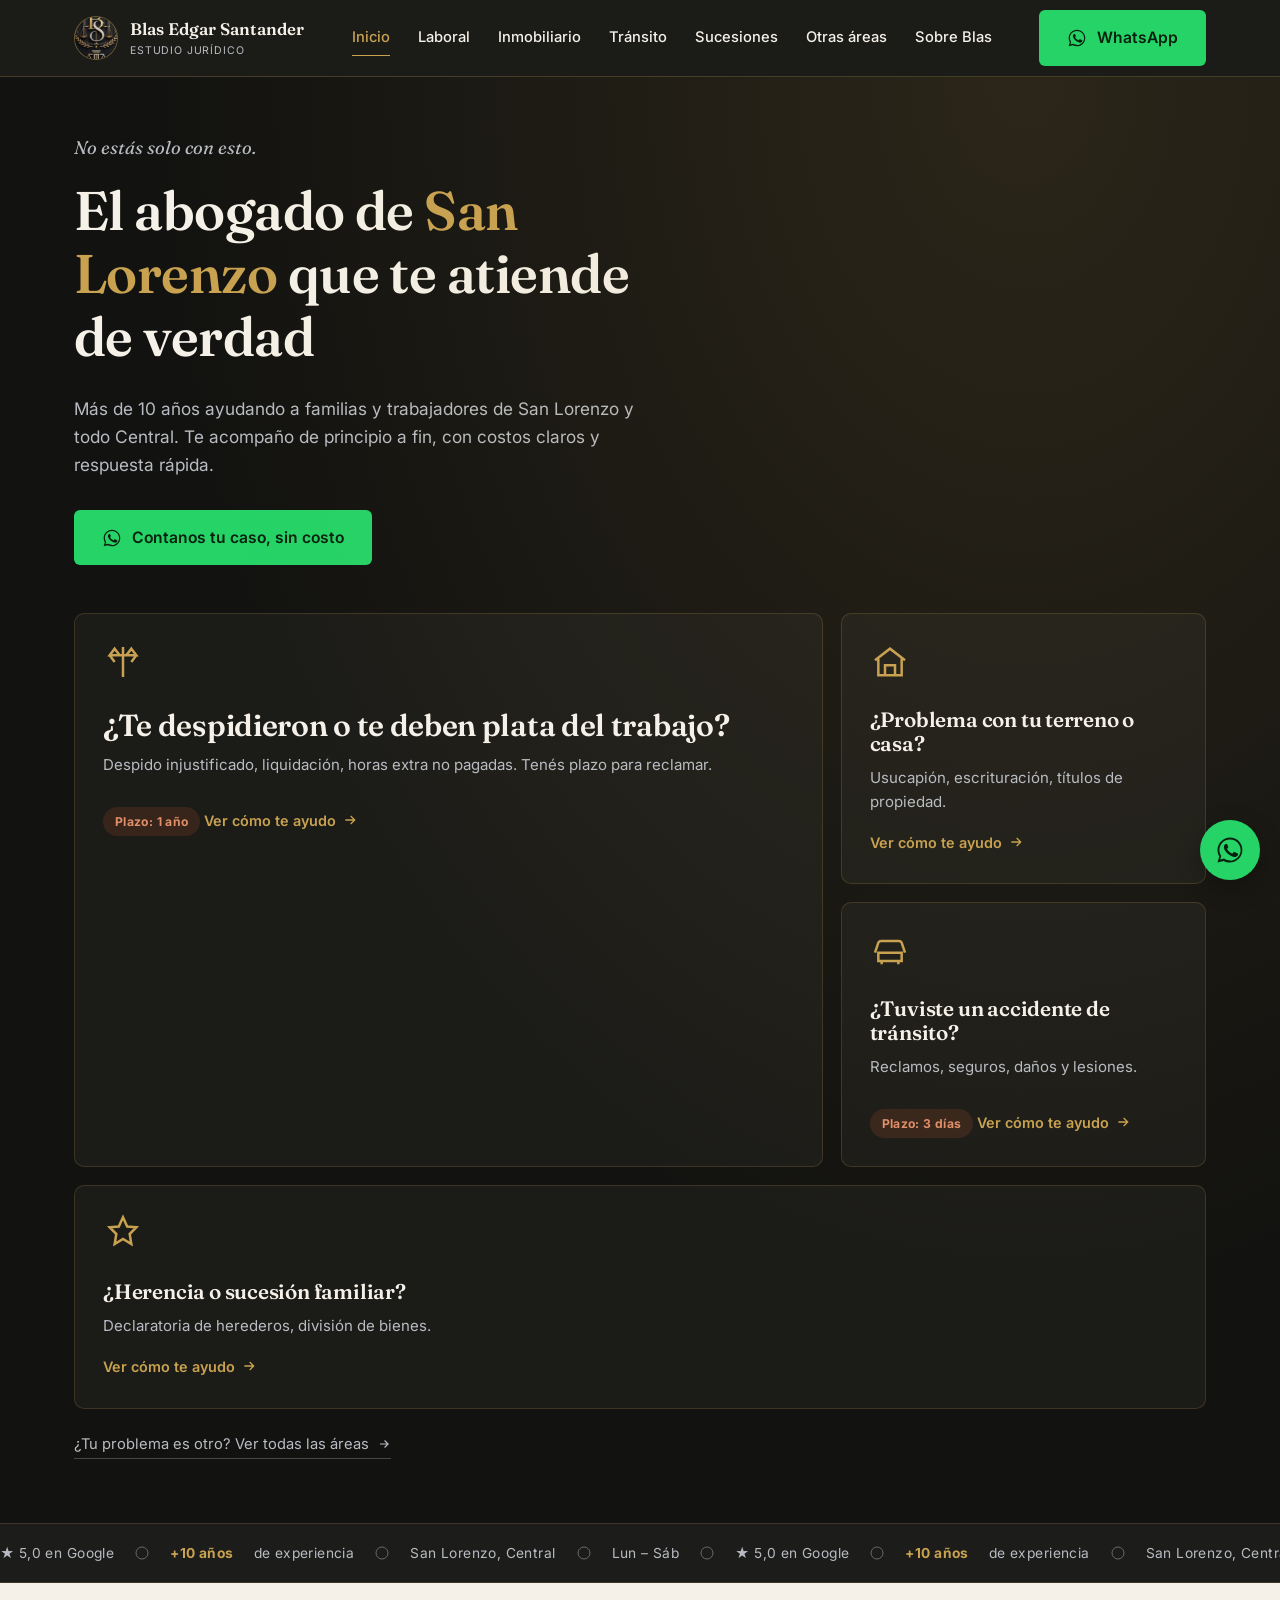
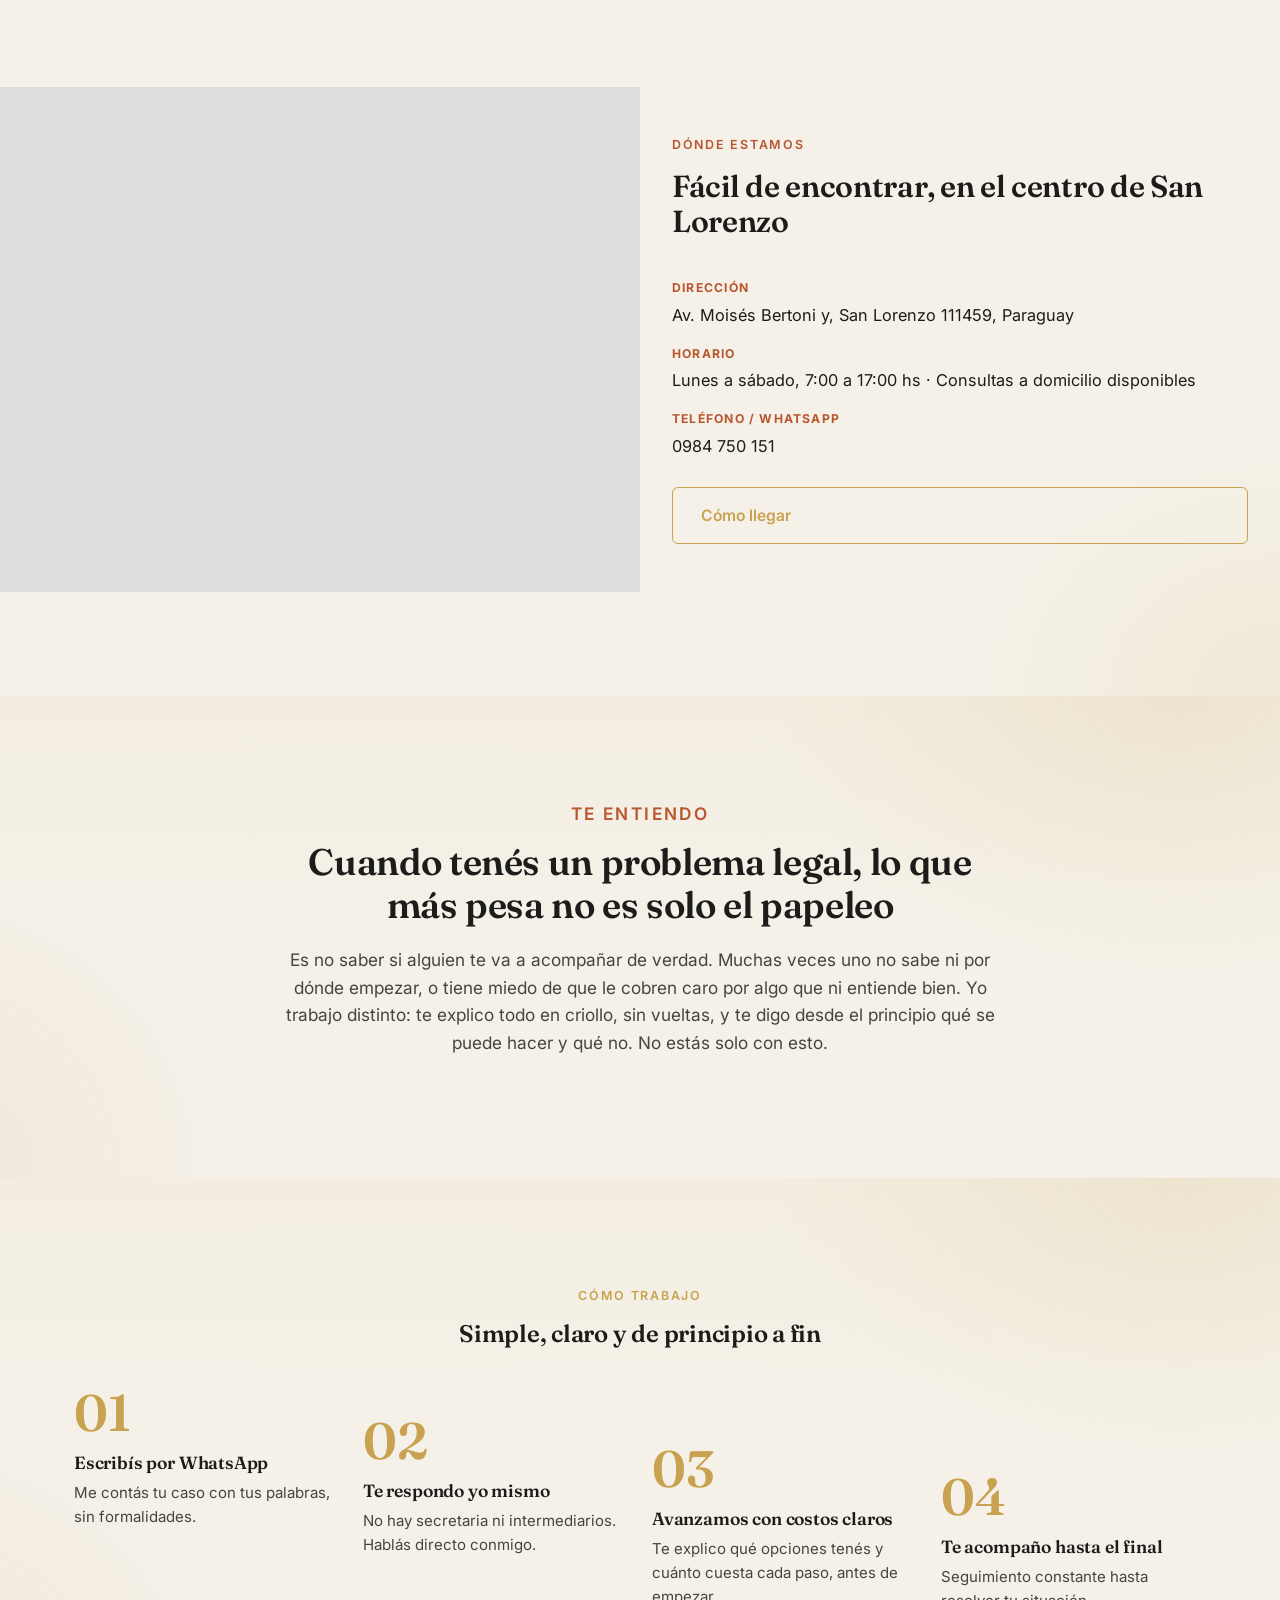
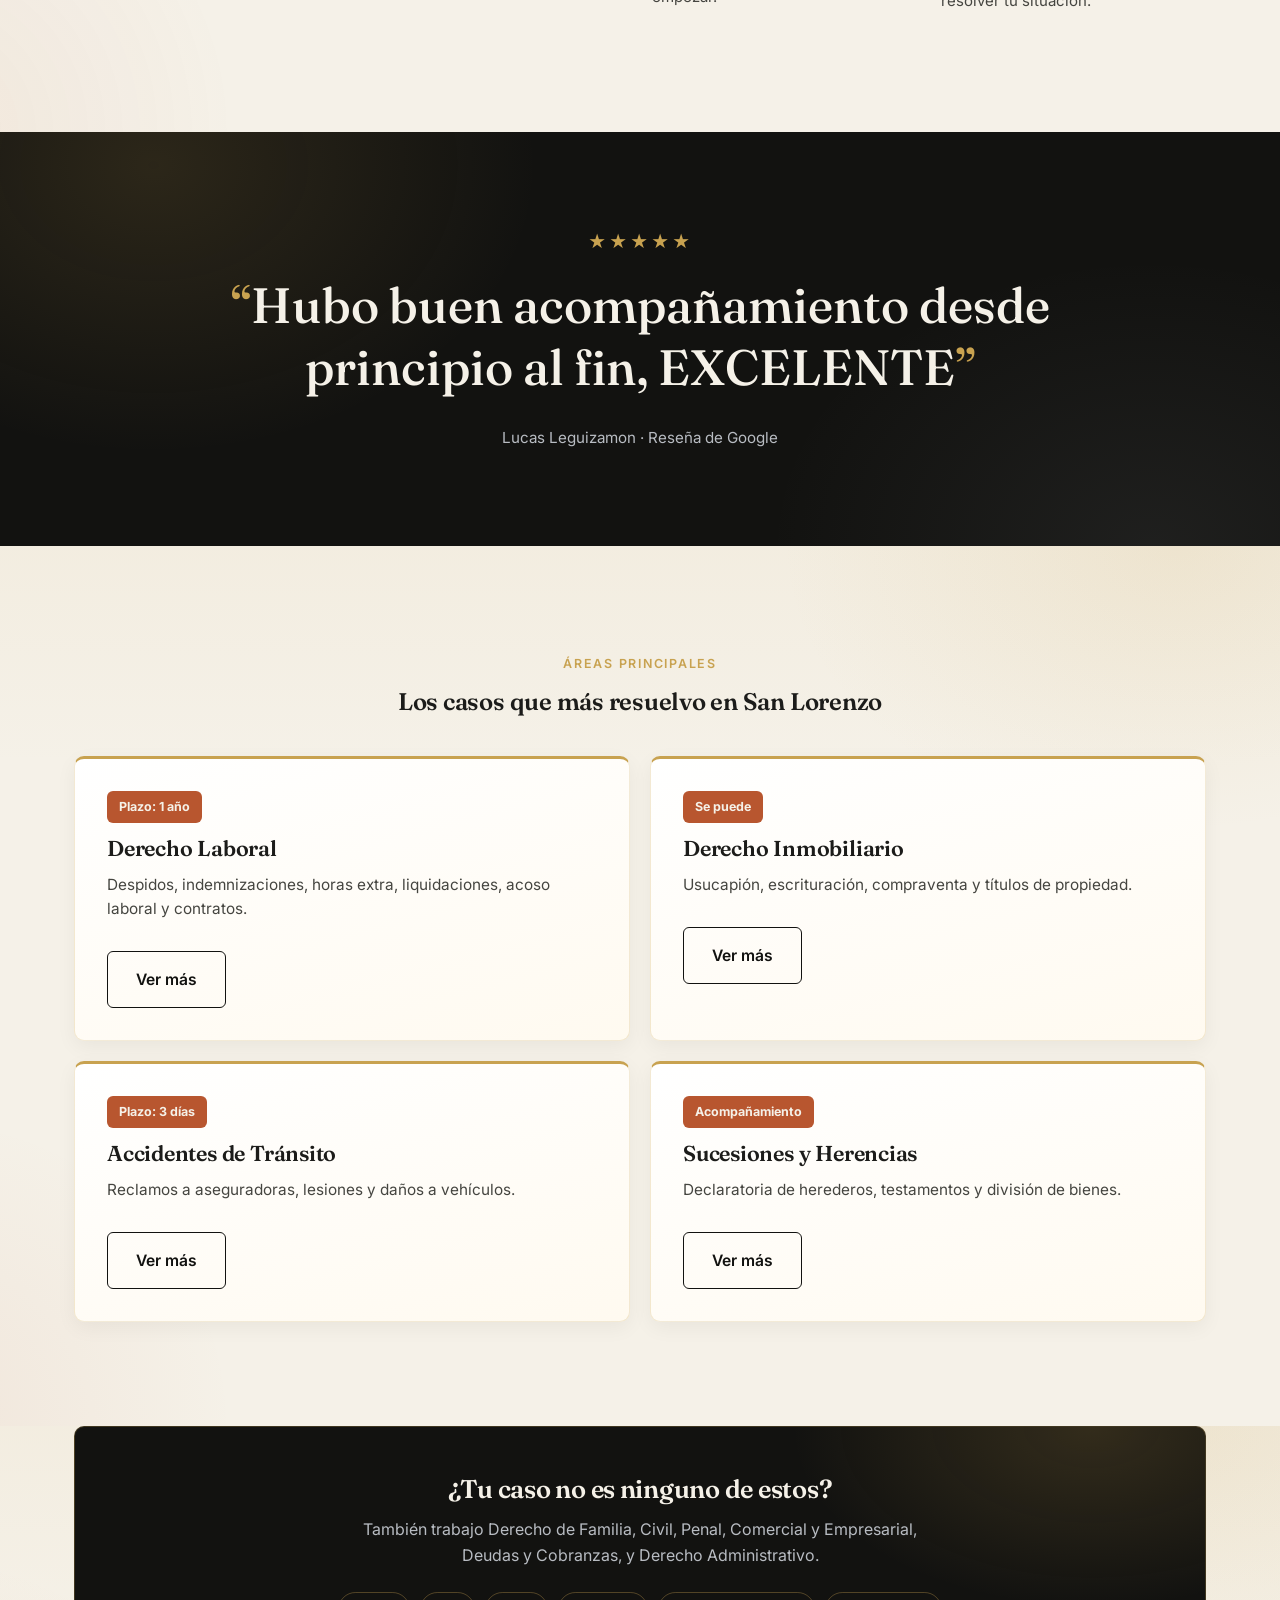
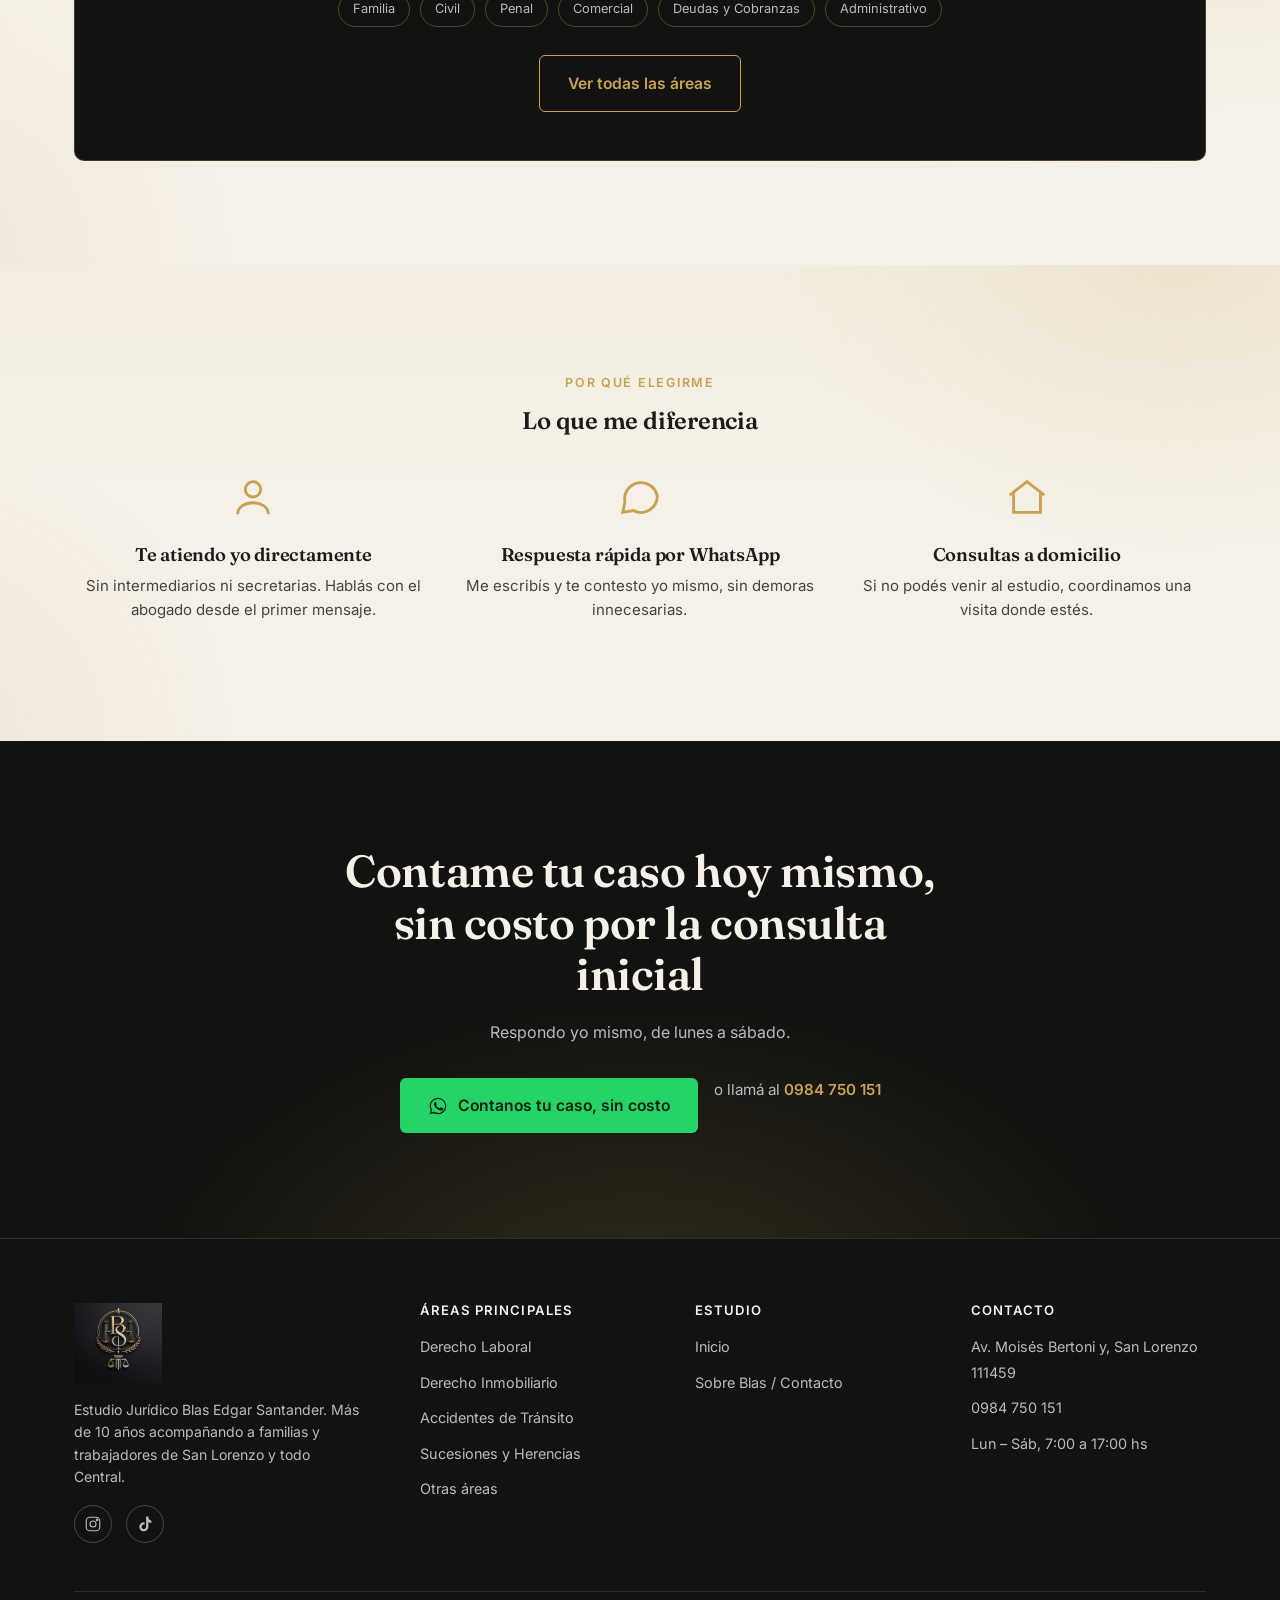
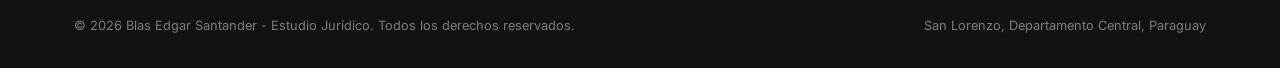
==== index.html @ b16132f5 "Sitio web del Estudio Jurídico Blas Edgar Santander Sitio estático de 7 páginas (home, 4 landings de" ====
<!DOCTYPE html>
<html lang="es-PY">
<head>
<meta charset="UTF-8">
<meta name="viewport" content="width=device-width, initial-scale=1.0">
<title>Abogado en San Lorenzo | Blas Edgar Santander - Estudio Jurídico</title>
<meta name="description" content="Abogado en San Lorenzo, Departamento Central. Más de 10 años de experiencia en derecho laboral, inmobiliario, tránsito y sucesiones. Consultá tu caso por WhatsApp, sin costo.">
<link rel="canonical" href="https://gomezarturosantander-cloud.github.io/">
<meta property="og:type" content="website">
<meta property="og:title" content="Abogado en San Lorenzo | Blas Edgar Santander">
<meta property="og:description" content="Más de 10 años acompañando a familias y trabajadores de San Lorenzo y Central en sus problemas legales. Te atiendo yo directamente.">
<meta property="og:image" content="https://gomezarturosantander-cloud.github.io/assets/img/logo.png">
<meta property="og:locale" content="es_PY">
<link rel="icon" type="image/png" href="assets/img/logo.png">
<link rel="preconnect" href="https://fonts.googleapis.com">
<link rel="preconnect" href="https://fonts.gstatic.com" crossorigin>
<link href="https://fonts.googleapis.com/css2?family=Fraunces:opsz,wght@9..144,500;9..144,600;9..144,700&family=Inter:wght@400;500;600;700&display=swap" rel="stylesheet">
<link rel="stylesheet" href="assets/css/style.css">
<script type="application/ld+json">
{
  "@context": "https://schema.org",
  "@type": "Attorney",
  "name": "Blas Edgar Santander - Estudio Jurídico",
  "image": "https://gomezarturosantander-cloud.github.io/assets/img/blas-santander.png",
  "logo": "https://gomezarturosantander-cloud.github.io/assets/img/logo.png",
  "url": "https://gomezarturosantander-cloud.github.io/",
  "telephone": "+595984750151",
  "priceRange": "Consultar",
  "address": {
    "@type": "PostalAddress",
    "streetAddress": "Av. Moisés Bertoni y",
    "addressLocality": "San Lorenzo",
    "postalCode": "111459",
    "addressRegion": "Central",
    "addressCountry": "PY"
  },
  "openingHoursSpecification": [{
    "@type": "OpeningHoursSpecification",
    "dayOfWeek": ["Monday","Tuesday","Wednesday","Thursday","Friday","Saturday"],
    "opens": "07:00",
    "closes": "17:00"
  }],
  "areaServed": "Departamento Central, Paraguay",
  "aggregateRating": {
    "@type": "AggregateRating",
    "ratingValue": "5.0",
    "reviewCount": "2"
  },
  "sameAs": [
    "https://www.instagram.com/blassantander9/",
    "https://www.tiktok.com/@blas.santander7"
  ]
}
</script>
</head>
<body>
<a href="#main" class="skip-link">Saltar al contenido</a>

<!-- ============ HEADER ============ -->
<header class="site-header">
  <div class="container">
    <a href="index.html" class="brand">
      <span class="brand-mark"><img src="assets/img/logo.png" alt="Escudo Estudio Jurídico Blas Edgar Santander"></span>
      <span class="brand-text">Blas Edgar Santander<small>Estudio Jurídico</small></span>
    </a>
    <nav class="main-nav" aria-label="Navegación principal">
      <a href="index.html" class="active">Inicio</a>
      <a href="derecho-laboral.html">Laboral</a>
      <a href="derecho-inmobiliario.html">Inmobiliario</a>
      <a href="accidentes-transito.html">Tránsito</a>
      <a href="sucesiones-herencias.html">Sucesiones</a>
      <a href="otras-areas.html">Otras áreas</a>
      <a href="contacto.html">Sobre Blas</a>
    </nav>
    <div class="header-actions">
      <a class="btn btn-whatsapp" href="https://wa.me/595984750151?text=Hola%2C%20tengo%20una%20consulta%20legal%20y%20quisiera%20contarte%20mi%20caso." target="_blank" rel="noopener">
        <svg viewBox="0 0 24 24" fill="currentColor" aria-hidden="true"><path d="M17.5 14.4c-.3-.1-1.6-.8-1.9-.9-.2-.1-.4-.1-.6.1-.2.3-.7.9-.8 1-.2.2-.3.2-.5.1-.3-.1-1.2-.4-2.3-1.4-.8-.7-1.4-1.6-1.6-1.9-.2-.3 0-.5.1-.6.1-.1.3-.3.4-.5.1-.1.2-.3.3-.4.1-.2 0-.4 0-.5C10.5 9.2 10 8 9.8 7.5c-.2-.4-.4-.4-.6-.4h-.5c-.2 0-.5.1-.7.3-.2.3-.9 1-.9 2.3 0 1.4 1 2.7 1.1 2.9.1.2 2 3 4.8 4.2.7.3 1.2.5 1.6.6.7.2 1.3.2 1.8.1.5-.1 1.6-.7 1.9-1.3.2-.6.2-1.1.2-1.2-.1-.1-.3-.2-.5-.3z"/><path d="M12 2C6.5 2 2 6.5 2 12c0 1.8.5 3.6 1.4 5.1L2 22l5-1.3c1.4.8 3.1 1.2 4.9 1.2 5.5 0 10-4.5 10-10S17.5 2 12 2zm0 18.2c-1.6 0-3.1-.4-4.5-1.2l-.3-.2-3 .8.8-2.9-.2-.3C4 15 3.5 13.5 3.5 12c0-4.7 3.8-8.5 8.5-8.5s8.5 3.8 8.5 8.5-3.8 8.5-8.5 8.5z"/></svg>
        <span>WhatsApp</span>
      </a>
      <button class="nav-toggle" aria-label="Abrir menú" aria-expanded="false">
        <span></span>
      </button>
    </div>
  </div>
  <div class="mobile-nav">
    <ul>
      <li><a href="index.html" class="active">Inicio</a></li>
      <li><a href="derecho-laboral.html">Derecho Laboral</a></li>
      <li><a href="derecho-inmobiliario.html">Derecho Inmobiliario</a></li>
      <li><a href="accidentes-transito.html">Accidentes de Tránsito</a></li>
      <li><a href="sucesiones-herencias.html">Sucesiones y Herencias</a></li>
      <li><a href="otras-areas.html">Otras Áreas</a></li>
      <li><a href="contacto.html">Sobre Blas / Contacto</a></li>
    </ul>
    <a class="btn btn-whatsapp" href="https://wa.me/595984750151?text=Hola%2C%20tengo%20una%20consulta%20legal%20y%20quisiera%20contarte%20mi%20caso." target="_blank" rel="noopener">
      <svg viewBox="0 0 24 24" fill="currentColor" aria-hidden="true"><path d="M17.5 14.4c-.3-.1-1.6-.8-1.9-.9-.2-.1-.4-.1-.6.1-.2.3-.7.9-.8 1-.2.2-.3.2-.5.1-.3-.1-1.2-.4-2.3-1.4-.8-.7-1.4-1.6-1.6-1.9-.2-.3 0-.5.1-.6.1-.1.3-.3.4-.5.1-.1.2-.3.3-.4.1-.2 0-.4 0-.5C10.5 9.2 10 8 9.8 7.5c-.2-.4-.4-.4-.6-.4h-.5c-.2 0-.5.1-.7.3-.2.3-.9 1-.9 2.3 0 1.4 1 2.7 1.1 2.9.1.2 2 3 4.8 4.2.7.3 1.2.5 1.6.6.7.2 1.3.2 1.8.1.5-.1 1.6-.7 1.9-1.3.2-.6.2-1.1.2-1.2-.1-.1-.3-.2-.5-.3z"/><path d="M12 2C6.5 2 2 6.5 2 12c0 1.8.5 3.6 1.4 5.1L2 22l5-1.3c1.4.8 3.1 1.2 4.9 1.2 5.5 0 10-4.5 10-10S17.5 2 12 2zm0 18.2c-1.6 0-3.1-.4-4.5-1.2l-.3-.2-3 .8.8-2.9-.2-.3C4 15 3.5 13.5 3.5 12c0-4.7 3.8-8.5 8.5-8.5s8.5 3.8 8.5 8.5-3.8 8.5-8.5 8.5z"/></svg>
      <span>Escribir por WhatsApp</span>
    </a>
  </div>
</header>

<main id="main">

  <!-- ============ HERO ============ -->
  <section class="hero">
    <div class="container">
      <p class="hero-kicker">No estás solo con esto.</p>
      <h1>El abogado de <em>San Lorenzo</em> que te atiende de verdad</h1>
      <p class="hero-sub">Más de 10 años ayudando a familias y trabajadores de San Lorenzo y todo Central. Te acompaño de principio a fin, con costos claros y respuesta rápida.</p>
      <div class="hero-cta-row">
        <a class="btn btn-whatsapp" href="https://wa.me/595984750151?text=Hola%2C%20tengo%20una%20consulta%20legal%20y%20quisiera%20contarte%20mi%20caso." target="_blank" rel="noopener">
          <svg viewBox="0 0 24 24" fill="currentColor" aria-hidden="true"><path d="M17.5 14.4c-.3-.1-1.6-.8-1.9-.9-.2-.1-.4-.1-.6.1-.2.3-.7.9-.8 1-.2.2-.3.2-.5.1-.3-.1-1.2-.4-2.3-1.4-.8-.7-1.4-1.6-1.6-1.9-.2-.3 0-.5.1-.6.1-.1.3-.3.4-.5.1-.1.2-.3.3-.4.1-.2 0-.4 0-.5C10.5 9.2 10 8 9.8 7.5c-.2-.4-.4-.4-.6-.4h-.5c-.2 0-.5.1-.7.3-.2.3-.9 1-.9 2.3 0 1.4 1 2.7 1.1 2.9.1.2 2 3 4.8 4.2.7.3 1.2.5 1.6.6.7.2 1.3.2 1.8.1.5-.1 1.6-.7 1.9-1.3.2-.6.2-1.1.2-1.2-.1-.1-.3-.2-.5-.3z"/><path d="M12 2C6.5 2 2 6.5 2 12c0 1.8.5 3.6 1.4 5.1L2 22l5-1.3c1.4.8 3.1 1.2 4.9 1.2 5.5 0 10-4.5 10-10S17.5 2 12 2zm0 18.2c-1.6 0-3.1-.4-4.5-1.2l-.3-.2-3 .8.8-2.9-.2-.3C4 15 3.5 13.5 3.5 12c0-4.7 3.8-8.5 8.5-8.5s8.5 3.8 8.5 8.5-3.8 8.5-8.5 8.5z"/></svg>
          <span>Contanos tu caso, sin costo</span>
        </a>
      </div>

      <div class="bento">
        <a href="derecho-laboral.html" class="diag-card card-laboral reveal">
          <svg class="diag-icon" viewBox="0 0 24 24" fill="none" stroke="currentColor" stroke-width="1.5" aria-hidden="true"><path d="M12 3v18M4 8h16M4 8L7 4M4 8l3 4M20 8l-3-4M20 8l-3 4M7 4l3 4H4l3-4zM17 4l3 4h-6l3-4z"/></svg>
          <h3>¿Te despidieron o te deben plata del trabajo?</h3>
          <p>Despido injustificado, liquidación, horas extra no pagadas. Tenés plazo para reclamar.</p>
          <span class="diag-badge">Plazo: 1 año</span>
          <span class="diag-link">Ver cómo te ayudo <svg viewBox="0 0 24 24" fill="none" stroke="currentColor" stroke-width="2"><path d="M5 12h14M13 6l6 6-6 6"/></svg></span>
        </a>
        <a href="derecho-inmobiliario.html" class="diag-card card-inmobiliario reveal" data-delay="80">
          <svg class="diag-icon" viewBox="0 0 24 24" fill="none" stroke="currentColor" stroke-width="1.5" aria-hidden="true"><path d="M3 11l9-7 9 7M5 10v10h14V10M9 20v-6h6v6"/></svg>
          <h3>¿Problema con tu terreno o casa?</h3>
          <p>Usucapión, escrituración, títulos de propiedad.</p>
          <span class="diag-link">Ver cómo te ayudo <svg viewBox="0 0 24 24" fill="none" stroke="currentColor" stroke-width="2"><path d="M5 12h14M13 6l6 6-6 6"/></svg></span>
        </a>
        <a href="accidentes-transito.html" class="diag-card card-transito reveal" data-delay="160">
          <svg class="diag-icon" viewBox="0 0 24 24" fill="none" stroke="currentColor" stroke-width="1.5" aria-hidden="true"><path d="M3 13l2-6a2 2 0 012-1h10a2 2 0 012 1l2 6M5 13h14v5H5zM7 18v2M17 18v2"/></svg>
          <h3>¿Tuviste un accidente de tránsito?</h3>
          <p>Reclamos, seguros, daños y lesiones.</p>
          <span class="diag-badge">Plazo: 3 días</span>
          <span class="diag-link">Ver cómo te ayudo <svg viewBox="0 0 24 24" fill="none" stroke="currentColor" stroke-width="2"><path d="M5 12h14M13 6l6 6-6 6"/></svg></span>
        </a>
        <a href="sucesiones-herencias.html" class="diag-card card-sucesiones reveal" data-delay="240">
          <svg class="diag-icon" viewBox="0 0 24 24" fill="none" stroke="currentColor" stroke-width="1.5" aria-hidden="true"><path d="M12 2l2.5 5.5L20 8l-4 4 1 6-5-3-5 3 1-6-4-4 5.5-.5z"/></svg>
          <h3>¿Herencia o sucesión familiar?</h3>
          <p>Declaratoria de herederos, división de bienes.</p>
          <span class="diag-link">Ver cómo te ayudo <svg viewBox="0 0 24 24" fill="none" stroke="currentColor" stroke-width="2"><path d="M5 12h14M13 6l6 6-6 6"/></svg></span>
        </a>
      </div>
      <a href="otras-areas.html" class="other-areas-link">¿Tu problema es otro? Ver todas las áreas
        <svg viewBox="0 0 24 24" fill="none" stroke="currentColor" stroke-width="2" width="14" height="14"><path d="M5 12h14M13 6l6 6-6 6"/></svg>
      </a>
    </div>
  </section>

  <!-- ============ TICKER DE CONFIANZA ============ -->
  <div class="trust-ticker" aria-label="Datos de confianza del estudio">
    <div class="track">
      <span class="item">★ 5,0 en Google
        <svg class="sep" viewBox="0 0 24 24" fill="none" stroke="currentColor" stroke-width="1.2"><circle cx="12" cy="12" r="9"/></svg>
        <strong>+10 años</strong> de experiencia
        <svg class="sep" viewBox="0 0 24 24" fill="none" stroke="currentColor" stroke-width="1.2"><circle cx="12" cy="12" r="9"/></svg>
        San Lorenzo, Central
        <svg class="sep" viewBox="0 0 24 24" fill="none" stroke="currentColor" stroke-width="1.2"><circle cx="12" cy="12" r="9"/></svg>
        Lun – Sáb
        <svg class="sep" viewBox="0 0 24 24" fill="none" stroke="currentColor" stroke-width="1.2"><circle cx="12" cy="12" r="9"/></svg>
      </span>
      <span class="item">★ 5,0 en Google
        <svg class="sep" viewBox="0 0 24 24" fill="none" stroke="currentColor" stroke-width="1.2"><circle cx="12" cy="12" r="9"/></svg>
        <strong>+10 años</strong> de experiencia
        <svg class="sep" viewBox="0 0 24 24" fill="none" stroke="currentColor" stroke-width="1.2"><circle cx="12" cy="12" r="9"/></svg>
        San Lorenzo, Central
        <svg class="sep" viewBox="0 0 24 24" fill="none" stroke="currentColor" stroke-width="1.2"><circle cx="12" cy="12" r="9"/></svg>
        Lun – Sáb
        <svg class="sep" viewBox="0 0 24 24" fill="none" stroke="currentColor" stroke-width="1.2"><circle cx="12" cy="12" r="9"/></svg>
      </span>
    </div>
  </div>

  <!-- ============ MAPA SPLIT ============ -->
  <section class="map-split">
    <div class="map-frame">
      <iframe src="https://www.google.com/maps?q=Av.+Mois%C3%A9s+Bertoni,+San+Lorenzo,+Paraguay&output=embed" loading="lazy" referrerpolicy="no-referrer-when-downgrade" title="Ubicación del estudio jurídico en San Lorenzo"></iframe>
    </div>
    <div class="map-info reveal">
      <p class="section-eyebrow" style="color:var(--terracota)">Dónde estamos</p>
      <h2>Fácil de encontrar, en el centro de San Lorenzo</h2>
      <dl>
        <div>
          <dt>Dirección</dt>
          <dd>Av. Moisés Bertoni y, San Lorenzo 111459, Paraguay</dd>
        </div>
        <div>
          <dt>Horario</dt>
          <dd>Lunes a sábado, 7:00 a 17:00 hs · Consultas a domicilio disponibles</dd>
        </div>
        <div>
          <dt>Teléfono / WhatsApp</dt>
          <dd>0984 750 151</dd>
        </div>
      </dl>
      <a class="btn btn-outline-gold" href="https://www.google.com/maps/dir/?api=1&destination=Av.+Mois%C3%A9s+Bertoni,+San+Lorenzo,+Paraguay" target="_blank" rel="noopener">Cómo llegar</a>
    </div>
  </section>

  <!-- ============ EMPATÍA ============ -->
  <section class="bg-hueso">
    <div class="container empathy reveal">
      <p class="section-eyebrow" style="color:var(--terracota)">Te entiendo</p>
      <h2>Cuando tenés un problema legal, lo que más pesa no es solo el papeleo</h2>
      <p>Es no saber si alguien te va a acompañar de verdad. Muchas veces uno no sabe ni por dónde empezar, o tiene miedo de que le cobren caro por algo que ni entiende bien. Yo trabajo distinto: te explico todo en criollo, sin vueltas, y te digo desde el principio qué se puede hacer y qué no. No estás solo con esto.</p>
    </div>
  </section>

  <!-- ============ CÓMO TRABAJO ============ -->
  <section class="bg-hueso">
    <div class="container">
      <div class="section-head center reveal">
        <p class="section-eyebrow">Cómo trabajo</p>
        <h2>Simple, claro y de principio a fin</h2>
      </div>
      <ul class="steps">
        <li class="reveal">
          <div class="step-num">01</div>
          <h3>Escribís por WhatsApp</h3>
          <p>Me contás tu caso con tus palabras, sin formalidades.</p>
        </li>
        <li class="reveal" data-delay="80">
          <div class="step-num">02</div>
          <h3>Te respondo yo mismo</h3>
          <p>No hay secretaria ni intermediarios. Hablás directo conmigo.</p>
        </li>
        <li class="reveal" data-delay="160">
          <div class="step-num">03</div>
          <h3>Avanzamos con costos claros</h3>
          <p>Te explico qué opciones tenés y cuánto cuesta cada paso, antes de empezar.</p>
        </li>
        <li class="reveal" data-delay="240">
          <div class="step-num">04</div>
          <h3>Te acompaño hasta el final</h3>
          <p>Seguimiento constante hasta resolver tu situación.</p>
        </li>
      </ul>
    </div>
  </section>

  <!-- ============ PULL QUOTE ============ -->
  <section class="pull-quote">
    <div class="container reveal">
      <p class="stars">★★★★★</p>
      <blockquote>Hubo buen acompañamiento desde principio al fin, EXCELENTE</blockquote>
      <cite>Lucas Leguizamon · Reseña de Google</cite>
    </div>
  </section>

  <!-- ============ ÁREAS ANCLA ============ -->
  <section class="bg-hueso">
    <div class="container">
      <div class="section-head center reveal">
        <p class="section-eyebrow">Áreas principales</p>
        <h2>Los casos que más resuelvo en San Lorenzo</h2>
      </div>
      <div class="areas-grid">
        <div class="area-card reveal">
          <span class="deadline-chip">Plazo: 1 año</span>
          <h3>Derecho Laboral</h3>
          <p>Despidos, indemnizaciones, horas extra, liquidaciones, acoso laboral y contratos.</p>
          <a class="btn btn-outline-gold" style="color:var(--negro);border-color:var(--negro)" href="derecho-laboral.html">Ver más</a>
        </div>
        <div class="area-card reveal" data-delay="80">
          <span class="deadline-chip">Se puede</span>
          <h3>Derecho Inmobiliario</h3>
          <p>Usucapión, escrituración, compraventa y títulos de propiedad.</p>
          <a class="btn btn-outline-gold" style="color:var(--negro);border-color:var(--negro)" href="derecho-inmobiliario.html">Ver más</a>
        </div>
        <div class="area-card reveal" data-delay="160">
          <span class="deadline-chip">Plazo: 3 días</span>
          <h3>Accidentes de Tránsito</h3>
          <p>Reclamos a aseguradoras, lesiones y daños a vehículos.</p>
          <a class="btn btn-outline-gold" style="color:var(--negro);border-color:var(--negro)" href="accidentes-transito.html">Ver más</a>
        </div>
        <div class="area-card reveal" data-delay="240">
          <span class="deadline-chip">Acompañamiento</span>
          <h3>Sucesiones y Herencias</h3>
          <p>Declaratoria de herederos, testamentos y división de bienes.</p>
          <a class="btn btn-outline-gold" style="color:var(--negro);border-color:var(--negro)" href="sucesiones-herencias.html">Ver más</a>
        </div>
      </div>
    </div>
  </section>

  <!-- ============ OTRAS ÁREAS COMPACTO ============ -->
  <section class="bg-hueso" style="padding-top:0">
    <div class="container">
      <div class="other-areas-compact reveal">
        <h2>¿Tu caso no es ninguno de estos?</h2>
        <p>También trabajo Derecho de Familia, Civil, Penal, Comercial y Empresarial, Deudas y Cobranzas, y Derecho Administrativo.</p>
        <div class="tag-row">
          <span>Familia</span><span>Civil</span><span>Penal</span><span>Comercial</span><span>Deudas y Cobranzas</span><span>Administrativo</span>
        </div>
        <a class="btn btn-outline-gold" href="otras-areas.html">Ver todas las áreas</a>
      </div>
    </div>
  </section>

  <!-- ============ DIFERENCIACIÓN ============ -->
  <section class="bg-hueso">
    <div class="container">
      <div class="section-head center reveal">
        <p class="section-eyebrow">Por qué elegirme</p>
        <h2>Lo que me diferencia</h2>
      </div>
      <div class="diff-grid">
        <div class="reveal">
          <svg class="diff-icon" viewBox="0 0 24 24" fill="none" stroke="currentColor" stroke-width="1.5"><circle cx="12" cy="8" r="4"/><path d="M4 21c0-4 4-6 8-6s8 2 8 6"/></svg>
          <h3>Te atiendo yo directamente</h3>
          <p>Sin intermediarios ni secretarias. Hablás con el abogado desde el primer mensaje.</p>
        </div>
        <div class="reveal" data-delay="80">
          <svg class="diff-icon" viewBox="0 0 24 24" fill="none" stroke="currentColor" stroke-width="1.5"><path d="M21 11.5a8.5 8.5 0 01-12.4 7.6L3 20l1.1-5.3A8.5 8.5 0 1121 11.5z"/></svg>
          <h3>Respuesta rápida por WhatsApp</h3>
          <p>Me escribís y te contesto yo mismo, sin demoras innecesarias.</p>
        </div>
        <div class="reveal" data-delay="160">
          <svg class="diff-icon" viewBox="0 0 24 24" fill="none" stroke="currentColor" stroke-width="1.5"><path d="M3 11l9-7 9 7M5 10v10h14V10"/></svg>
          <h3>Consultas a domicilio</h3>
          <p>Si no podés venir al estudio, coordinamos una visita donde estés.</p>
        </div>
      </div>
    </div>
  </section>

  <!-- ============ CTA FINAL ============ -->
  <section class="cta-final">
    <div class="container reveal">
      <h2>Contame tu caso hoy mismo, sin costo por la consulta inicial</h2>
      <p>Respondo yo mismo, de lunes a sábado.</p>
      <div class="cta-row">
        <a class="btn btn-whatsapp" href="https://wa.me/595984750151?text=Hola%2C%20tengo%20una%20consulta%20legal%20y%20quisiera%20contarte%20mi%20caso." target="_blank" rel="noopener">
          <svg viewBox="0 0 24 24" fill="currentColor" aria-hidden="true"><path d="M17.5 14.4c-.3-.1-1.6-.8-1.9-.9-.2-.1-.4-.1-.6.1-.2.3-.7.9-.8 1-.2.2-.3.2-.5.1-.3-.1-1.2-.4-2.3-1.4-.8-.7-1.4-1.6-1.6-1.9-.2-.3 0-.5.1-.6.1-.1.3-.3.4-.5.1-.1.2-.3.3-.4.1-.2 0-.4 0-.5C10.5 9.2 10 8 9.8 7.5c-.2-.4-.4-.4-.6-.4h-.5c-.2 0-.5.1-.7.3-.2.3-.9 1-.9 2.3 0 1.4 1 2.7 1.1 2.9.1.2 2 3 4.8 4.2.7.3 1.2.5 1.6.6.7.2 1.3.2 1.8.1.5-.1 1.6-.7 1.9-1.3.2-.6.2-1.1.2-1.2-.1-.1-.3-.2-.5-.3z"/><path d="M12 2C6.5 2 2 6.5 2 12c0 1.8.5 3.6 1.4 5.1L2 22l5-1.3c1.4.8 3.1 1.2 4.9 1.2 5.5 0 10-4.5 10-10S17.5 2 12 2zm0 18.2c-1.6 0-3.1-.4-4.5-1.2l-.3-.2-3 .8.8-2.9-.2-.3C4 15 3.5 13.5 3.5 12c0-4.7 3.8-8.5 8.5-8.5s8.5 3.8 8.5 8.5-3.8 8.5-8.5 8.5z"/></svg>
          <span>Contanos tu caso, sin costo</span>
        </a>
        <p class="phone-alt">o llamá al <a href="tel:+595984750151">0984 750 151</a></p>
      </div>
    </div>
  </section>

</main>

<!-- ============ FOOTER ============ -->
<footer class="site-footer">
  <div class="container">
    <div class="footer-grid">
      <div class="footer-brand">
        <img src="assets/img/logo.png" alt="Logo Estudio Jurídico Blas Edgar Santander">
        <p>Estudio Jurídico Blas Edgar Santander. Más de 10 años acompañando a familias y trabajadores de San Lorenzo y todo Central.</p>
        <div class="footer-social">
          <a href="https://www.instagram.com/blassantander9/" target="_blank" rel="noopener" aria-label="Instagram">
            <svg viewBox="0 0 24 24" fill="none" stroke="currentColor" stroke-width="1.5"><rect x="3" y="3" width="18" height="18" rx="5"/><circle cx="12" cy="12" r="4"/><circle cx="17.5" cy="6.5" r="1"/></svg>
          </a>
          <a href="https://www.tiktok.com/@blas.santander7" target="_blank" rel="noopener" aria-label="TikTok">
            <svg viewBox="0 0 24 24" fill="currentColor"><path d="M16.5 2h-3v13.7a3 3 0 11-2.1-2.9v-3.1a6.1 6.1 0 105.1 6V9.3a7.6 7.6 0 004 1.2V7.4a4.6 4.6 0 01-4-5.4z"/></svg>
          </a>
        </div>
      </div>
      <nav class="footer-col">
        <h4>Áreas principales</h4>
        <ul>
          <li><a href="derecho-laboral.html">Derecho Laboral</a></li>
          <li><a href="derecho-inmobiliario.html">Derecho Inmobiliario</a></li>
          <li><a href="accidentes-transito.html">Accidentes de Tránsito</a></li>
          <li><a href="sucesiones-herencias.html">Sucesiones y Herencias</a></li>
          <li><a href="otras-areas.html">Otras áreas</a></li>
        </ul>
      </nav>
      <nav class="footer-col">
        <h4>Estudio</h4>
        <ul>
          <li><a href="index.html">Inicio</a></li>
          <li><a href="contacto.html">Sobre Blas / Contacto</a></li>
        </ul>
      </nav>
      <div class="footer-col">
        <h4>Contacto</h4>
        <ul>
          <li><span>Av. Moisés Bertoni y, San Lorenzo 111459</span></li>
          <li><a href="tel:+595984750151">0984 750 151</a></li>
          <li><span>Lun – Sáb, 7:00 a 17:00 hs</span></li>
        </ul>
      </div>
    </div>
    <div class="footer-bottom">
      <span>© <span class="current-year">2026</span> Blas Edgar Santander - Estudio Jurídico. Todos los derechos reservados.</span>
      <span>San Lorenzo, Departamento Central, Paraguay</span>
    </div>
  </div>
</footer>

<a class="wa-float" href="https://wa.me/595984750151?text=Hola%2C%20tengo%20una%20consulta%20legal%20y%20quisiera%20contarte%20mi%20caso." target="_blank" rel="noopener" aria-label="Escribir por WhatsApp">
  <svg viewBox="0 0 24 24" fill="currentColor" aria-hidden="true"><path d="M17.5 14.4c-.3-.1-1.6-.8-1.9-.9-.2-.1-.4-.1-.6.1-.2.3-.7.9-.8 1-.2.2-.3.2-.5.1-.3-.1-1.2-.4-2.3-1.4-.8-.7-1.4-1.6-1.6-1.9-.2-.3 0-.5.1-.6.1-.1.3-.3.4-.5.1-.1.2-.3.3-.4.1-.2 0-.4 0-.5C10.5 9.2 10 8 9.8 7.5c-.2-.4-.4-.4-.6-.4h-.5c-.2 0-.5.1-.7.3-.2.3-.9 1-.9 2.3 0 1.4 1 2.7 1.1 2.9.1.2 2 3 4.8 4.2.7.3 1.2.5 1.6.6.7.2 1.3.2 1.8.1.5-.1 1.6-.7 1.9-1.3.2-.6.2-1.1.2-1.2-.1-.1-.3-.2-.5-.3z"/><path d="M12 2C6.5 2 2 6.5 2 12c0 1.8.5 3.6 1.4 5.1L2 22l5-1.3c1.4.8 3.1 1.2 4.9 1.2 5.5 0 10-4.5 10-10S17.5 2 12 2zm0 18.2c-1.6 0-3.1-.4-4.5-1.2l-.3-.2-3 .8.8-2.9-.2-.3C4 15 3.5 13.5 3.5 12c0-4.7 3.8-8.5 8.5-8.5s8.5 3.8 8.5 8.5-3.8 8.5-8.5 8.5z"/></svg>
</a>

<script src="assets/js/main.js"></script>
</body>
</html>
---- assets/css/style.css ----
/* ==========================================================================
   Estudio Jurídico Blas Edgar Santander — Design System
   Paleta extraída del logo: negro, dorado, plateado, hueso, terracota, WA green
   ========================================================================== */

:root {
  --negro: #121210;
  --negro-suave: #1c1c1a;
  --dorado: #C8A250;
  --dorado-suave: rgba(200, 162, 80, 0.2);
  --plateado: #B8BCC2;
  --hueso: #F5F1E8;
  --texto-oscuro: #1C1C1A;
  --texto-claro: #F5F1E8;
  --terracota: #B8562F;
  --whatsapp: #25D366;
  --whatsapp-hover: #1ebe59;

  --font-display: 'Fraunces', serif;
  --font-body: 'Inter', sans-serif;

  --container-max: 1180px;
  --radius-sm: 6px;
  --radius-md: 10px;
  --transition-base: 250ms ease-in-out;
}

/* ---------- Reset básico ---------- */
*, *::before, *::after { box-sizing: border-box; }
html { scroll-behavior: smooth; }
body {
  margin: 0;
  font-family: var(--font-body);
  color: var(--texto-oscuro);
  background: var(--hueso);
  line-height: 1.6;
  -webkit-font-smoothing: antialiased;
}
img { max-width: 100%; display: block; }
a { color: inherit; text-decoration: none; }
ul { list-style: none; margin: 0; padding: 0; }
h1, h2, h3, h4 {
  font-family: var(--font-display);
  margin: 0 0 0.5em;
  line-height: 1.15;
  font-weight: 600;
  letter-spacing: -0.01em;
}
p { margin: 0 0 1em; }
button { font-family: inherit; cursor: pointer; }

.container {
  max-width: var(--container-max);
  margin: 0 auto;
  padding: 0 24px;
}

section { padding: 72px 0; }
@media (min-width: 768px) {
  section { padding: 104px 0; }
}

.section-eyebrow {
  display: inline-block;
  font-family: var(--font-body);
  font-size: 0.78rem;
  letter-spacing: 0.14em;
  text-transform: uppercase;
  color: var(--dorado);
  font-weight: 600;
  margin-bottom: 14px;
}

.bg-negro {
  background: var(--negro); color: var(--texto-claro);
  position: relative; overflow: hidden;
}
.bg-negro::before {
  content: '';
  position: absolute; inset: 0;
  background:
    radial-gradient(ellipse 700px 500px at 88% -10%, rgba(200,162,80,0.16), transparent 60%),
    radial-gradient(ellipse 600px 500px at 8% 110%, rgba(184,188,194,0.09), transparent 60%);
  pointer-events: none;
}
.bg-negro .container { position: relative; z-index: 1; }
.bg-negro .section-eyebrow { color: var(--dorado); }

.bg-hueso {
  background: var(--hueso); color: var(--texto-oscuro);
  position: relative; overflow: hidden;
}
.bg-hueso::before {
  content: '';
  position: absolute; inset: 0;
  background:
    radial-gradient(ellipse 640px 460px at 92% 0%, rgba(200,162,80,0.12), transparent 62%),
    radial-gradient(ellipse 520px 520px at -6% 100%, rgba(184,86,47,0.07), transparent 60%),
    linear-gradient(180deg, rgba(200,162,80,0.05), transparent 220px);
  pointer-events: none;
}
.bg-hueso .container { position: relative; z-index: 1; }

/* Separador decorativo entre secciones — rompe la monotonía de fondo plano */
.section-divider {
  height: 1px;
  background: linear-gradient(90deg, transparent, rgba(200,162,80,0.5), rgba(184,188,194,0.35), transparent);
}

/* ---------- Scroll reveal ---------- */
.reveal {
  opacity: 0;
  transform: translateY(16px);
  transition: opacity 400ms ease-out, transform 400ms ease-out;
}
.reveal.is-visible {
  opacity: 1;
  transform: translateY(0);
}

/* ==========================================================================
   Header
   ========================================================================== */
.site-header {
  position: sticky;
  top: 0;
  z-index: 100;
  background: rgba(18, 18, 16, 0.96);
  backdrop-filter: blur(6px);
  border-bottom: 1px solid rgba(200, 162, 80, 0.25);
}
.site-header .container {
  display: flex;
  align-items: center;
  justify-content: space-between;
  height: 76px;
}
.brand {
  display: flex;
  align-items: center;
  gap: 12px;
  font-family: var(--font-display);
  color: var(--texto-claro);
  font-weight: 600;
  font-size: 1.05rem;
}
.brand-mark {
  width: 44px;
  height: 44px;
  border-radius: 50%;
  overflow: hidden;
  flex-shrink: 0;
  border: 1px solid rgba(200, 162, 80, 0.5);
  background: var(--negro);
}
.brand-mark img {
  width: 100%;
  height: 100%;
  object-fit: cover;
  object-position: 50% 38%;
  transform: scale(1.9);
}
.brand-text small {
  display: block;
  font-family: var(--font-body);
  font-size: 0.66rem;
  letter-spacing: 0.08em;
  text-transform: uppercase;
  color: var(--plateado);
  font-weight: 400;
}

.main-nav { display: none; }
@media (min-width: 960px) {
  .main-nav {
    display: flex;
    align-items: center;
    gap: 28px;
  }
  .main-nav a {
    color: var(--texto-claro);
    font-size: 0.92rem;
    font-weight: 500;
    position: relative;
    padding: 6px 0;
  }
  .main-nav a::after {
    content: '';
    position: absolute;
    left: 0; bottom: 0;
    height: 1px;
    width: 0;
    background: var(--dorado);
    transition: width var(--transition-base);
  }
  .main-nav a:hover::after,
  .main-nav a.active::after { width: 100%; }
  .main-nav a.active { color: var(--dorado); }
}

.header-actions { display: flex; align-items: center; gap: 12px; }

.nav-toggle {
  display: inline-flex;
  background: none;
  border: 1px solid rgba(200,162,80,0.4);
  border-radius: var(--radius-sm);
  width: 44px;
  height: 44px;
  align-items: center;
  justify-content: center;
  color: var(--texto-claro);
}
@media (min-width: 960px) { .nav-toggle { display: none; } }
.nav-toggle span,
.nav-toggle span::before,
.nav-toggle span::after {
  content: '';
  display: block;
  width: 20px;
  height: 2px;
  background: var(--dorado);
  position: relative;
  transition: transform var(--transition-base), opacity var(--transition-base);
}
.nav-toggle span::before { position: absolute; top: -6px; }
.nav-toggle span::after { position: absolute; top: 6px; }
.nav-toggle[aria-expanded="true"] span { background: transparent; }
.nav-toggle[aria-expanded="true"] span::before { transform: rotate(45deg); top: 0; }
.nav-toggle[aria-expanded="true"] span::after { transform: rotate(-45deg); top: 0; }

.mobile-nav {
  display: none;
  position: fixed;
  inset: 76px 0 0 0;
  background: var(--negro);
  z-index: 99;
  padding: 32px 24px;
  overflow-y: auto;
}
.mobile-nav.is-open { display: block; }
.mobile-nav ul { display: flex; flex-direction: column; gap: 4px; }
.mobile-nav a {
  display: block;
  color: var(--texto-claro);
  font-family: var(--font-display);
  font-size: 1.3rem;
  padding: 14px 0;
  border-bottom: 1px solid rgba(200,162,80,0.15);
}
.mobile-nav a.active { color: var(--dorado); }
.mobile-nav .btn { margin-top: 28px; width: 100%; text-align: center; justify-content: center; }

/* ==========================================================================
   Botones
   ========================================================================== */
.btn {
  display: inline-flex;
  align-items: center;
  gap: 10px;
  padding: 15px 28px;
  border-radius: var(--radius-sm);
  font-weight: 600;
  font-size: 0.98rem;
  border: none;
  transition: background var(--transition-base), transform 120ms ease, box-shadow var(--transition-base);
  white-space: nowrap;
}
.btn:active { transform: scale(0.97); }

.btn-whatsapp {
  background: var(--whatsapp);
  color: #08210f;
}
.btn-whatsapp:hover { background: var(--whatsapp-hover); }
.btn-whatsapp svg { width: 20px; height: 20px; flex-shrink: 0; }

.btn-outline-gold {
  background: transparent;
  color: var(--dorado);
  border: 1px solid var(--dorado);
}
.btn-outline-gold:hover { background: var(--dorado-suave); }

.btn-outline-light {
  background: transparent;
  color: var(--texto-claro);
  border: 1px solid rgba(245,241,232,0.4);
}
.btn-outline-light:hover { border-color: var(--dorado); color: var(--dorado); }

.btn-block { width: 100%; justify-content: center; }

/* ==========================================================================
   Hero Home
   ========================================================================== */
.hero {
  background: var(--negro);
  color: var(--texto-claro);
  padding: 56px 0 64px;
  position: relative;
  overflow: hidden;
}
.hero::before {
  content: '';
  position: absolute;
  inset: 0;
  background: radial-gradient(ellipse at 80% 0%, rgba(200,162,80,0.14), transparent 60%);
  pointer-events: none;
}
.hero-kicker {
  font-family: var(--font-display);
  font-style: italic;
  font-size: 1.15rem;
  color: var(--plateado);
  margin-bottom: 18px;
}
.hero h1 {
  font-size: clamp(2.1rem, 6vw, 3.4rem);
  color: var(--texto-claro);
  max-width: 16ch;
}
.hero h1 em {
  font-style: normal;
  color: var(--dorado);
}
.hero-sub {
  font-size: 1.08rem;
  color: var(--plateado);
  max-width: 52ch;
  margin-bottom: 32px;
}
.hero-cta-row {
  display: flex;
  flex-wrap: wrap;
  gap: 14px;
  margin-bottom: 48px;
}

/* Bento diagnóstico */
.bento {
  display: grid;
  grid-template-columns: 1fr;
  gap: 16px;
}
@media (min-width: 720px) {
  .bento {
    grid-template-columns: repeat(2, 1fr);
    grid-template-areas:
      "laboral laboral"
      "inmobiliario transito"
      "sucesiones sucesiones";
  }
  .bento .card-laboral { grid-area: laboral; }
  .bento .card-inmobiliario { grid-area: inmobiliario; }
  .bento .card-transito { grid-area: transito; }
  .bento .card-sucesiones { grid-area: sucesiones; }
}
@media (min-width: 1024px) {
  .bento {
    grid-template-columns: repeat(3, 1fr);
    grid-template-areas:
      "laboral laboral inmobiliario"
      "laboral laboral transito"
      "sucesiones sucesiones sucesiones";
    gap: 18px;
  }
}

.diag-card {
  display: block;
  background: rgba(245,241,232,0.04);
  border: 1px solid rgba(200,162,80,0.2);
  border-radius: var(--radius-md);
  padding: 28px;
  transition: transform var(--transition-base), border-color var(--transition-base), background var(--transition-base);
  position: relative;
}
.diag-card:hover,
.diag-card:focus-visible {
  transform: translateY(-4px);
  border-color: rgba(200,162,80,1);
  background: rgba(245,241,232,0.07);
}
.diag-card:active { opacity: 0.85; }
.diag-card .diag-icon {
  width: 40px; height: 40px;
  color: var(--dorado);
  margin-bottom: 18px;
}
.diag-card h3 {
  font-size: 1.3rem;
  color: var(--texto-claro);
  margin-bottom: 10px;
}
.card-laboral h3 { font-size: clamp(1.5rem, 2.4vw, 1.9rem); }
.diag-card p {
  color: var(--plateado);
  font-size: 0.94rem;
  margin-bottom: 16px;
}
.diag-card .diag-link {
  display: inline-flex;
  align-items: center;
  gap: 6px;
  color: var(--dorado);
  font-weight: 600;
  font-size: 0.9rem;
}
.diag-card .diag-link svg { width: 16px; height: 16px; transition: transform var(--transition-base); }
.diag-card:hover .diag-link svg { transform: translateX(4px); }

.diag-badge {
  display: inline-block;
  margin-top: 14px;
  padding: 5px 12px;
  border-radius: 100px;
  background: rgba(184, 86, 47, 0.18);
  color: #e08f68;
  font-size: 0.76rem;
  font-weight: 700;
  letter-spacing: 0.03em;
}

.other-areas-link {
  display: inline-flex;
  align-items: center;
  gap: 8px;
  margin-top: 24px;
  color: var(--plateado);
  font-size: 0.92rem;
  border-bottom: 1px solid rgba(184,188,194,0.3);
  padding-bottom: 2px;
  transition: color var(--transition-base), border-color var(--transition-base);
}
.other-areas-link:hover { color: var(--dorado); border-color: var(--dorado); }

/* ==========================================================================
   Ticker de confianza
   ========================================================================== */
.trust-ticker {
  background: var(--negro-suave);
  border-top: 1px solid rgba(200,162,80,0.2);
  border-bottom: 1px solid rgba(200,162,80,0.2);
  padding: 18px 0;
  overflow: hidden;
}
.trust-ticker .track {
  display: flex;
  align-items: center;
  gap: 20px;
  white-space: nowrap;
  animation: ticker-scroll 26s linear infinite;
  width: max-content;
}
.trust-ticker .item {
  color: var(--plateado);
  font-size: 0.86rem;
  letter-spacing: 0.03em;
  display: flex;
  align-items: center;
  gap: 20px;
}
.trust-ticker .item strong { color: var(--dorado); }
.trust-ticker .sep { width: 16px; height: 16px; opacity: 0.6; flex-shrink: 0; }
@keyframes ticker-scroll {
  from { transform: translateX(0); }
  to { transform: translateX(-50%); }
}
@media (prefers-reduced-motion: reduce) {
  .trust-ticker .track { animation: none; }
}

/* ==========================================================================
   Mapa split
   ========================================================================== */
.map-split {
  display: grid;
  grid-template-columns: 1fr;
  gap: 0;
  background:
    radial-gradient(ellipse 520px 420px at 100% 100%, rgba(200,162,80,0.1), transparent 60%),
    var(--hueso);
  position: relative;
}
@media (min-width: 860px) {
  .map-split { grid-template-columns: 1fr 1fr; align-items: stretch; }
}
.map-split .map-frame { min-height: 320px; background: #ddd; }
.map-split .map-frame iframe { width: 100%; height: 100%; min-height: 320px; border: 0; display: block; }
.map-info {
  padding: 48px 32px;
  display: flex;
  flex-direction: column;
  justify-content: center;
}
.map-info h2 { font-size: 1.9rem; }
.map-info dl {
  margin: 24px 0 28px;
  display: grid;
  gap: 16px;
}
.map-info dt {
  font-size: 0.76rem;
  text-transform: uppercase;
  letter-spacing: 0.1em;
  color: var(--terracota);
  font-weight: 700;
  margin-bottom: 4px;
}
.map-info dd { margin: 0; font-size: 1.02rem; }

/* ==========================================================================
   Empatía / problema
   ========================================================================== */
.empathy {
  max-width: 780px;
  margin: 0 auto;
  text-align: center;
}
.empathy h2 {
  font-size: clamp(1.6rem, 4vw, 2.3rem);
  margin-bottom: 20px;
}
.empathy p {
  font-size: 1.08rem;
  color: #454540;
}

/* ==========================================================================
   Cómo trabajo — pasos
   ========================================================================== */
.steps {
  display: grid;
  gap: 32px;
}
@media (min-width: 760px) {
  .steps { grid-template-columns: repeat(4, 1fr); gap: 24px; }
  .steps li:nth-child(2) { margin-top: 28px; }
  .steps li:nth-child(3) { margin-top: 56px; }
  .steps li:nth-child(4) { margin-top: 84px; }
}
.step-num {
  font-family: var(--font-display);
  font-size: 3.2rem;
  color: var(--dorado);
  line-height: 1;
  margin-bottom: 14px;
  font-weight: 600;
}
.steps h3 { font-size: 1.1rem; margin-bottom: 8px; }
.steps p { font-size: 0.94rem; color: #454540; }

/* ==========================================================================
   Pull-quote editorial
   ========================================================================== */
.pull-quote {
  background: var(--negro);
  color: var(--texto-claro);
  padding: 96px 0;
  text-align: center;
  position: relative;
  overflow: hidden;
}
.pull-quote::before {
  content: '';
  position: absolute; inset: 0;
  background:
    radial-gradient(ellipse 640px 480px at 12% 8%, rgba(200,162,80,0.14), transparent 60%),
    radial-gradient(ellipse 640px 480px at 90% 100%, rgba(184,188,194,0.08), transparent 60%);
  pointer-events: none;
}
.pull-quote .container { position: relative; z-index: 1; }
.pull-quote blockquote {
  max-width: 900px;
  margin: 0 auto 28px;
  font-family: var(--font-display);
  font-size: clamp(1.7rem, 5vw, 3.1rem);
  line-height: 1.25;
  font-weight: 500;
}
.pull-quote blockquote::before { content: '\201C'; color: var(--dorado); }
.pull-quote blockquote::after { content: '\201D'; color: var(--dorado); }
.pull-quote cite {
  font-style: normal;
  color: var(--plateado);
  font-size: 0.95rem;
  display: block;
}
.pull-quote .stars { color: var(--dorado); letter-spacing: 3px; margin-bottom: 18px; font-size: 1.1rem; }

/* ==========================================================================
   Grid áreas ancla
   ========================================================================== */
.areas-grid {
  display: grid;
  grid-template-columns: 1fr;
  gap: 20px;
}
@media (min-width: 720px) {
  .areas-grid { grid-template-columns: repeat(2, 1fr); }
}
.area-card {
  background: linear-gradient(165deg, #ffffff 0%, #fffaf0 100%);
  border: 1px solid rgba(200,162,80,0.22);
  border-top: 3px solid var(--dorado);
  border-radius: var(--radius-md);
  padding: 32px;
  box-shadow: 0 6px 20px rgba(18,18,16,0.05);
  transition: transform var(--transition-base), box-shadow var(--transition-base), border-color var(--transition-base);
}
.area-card:hover {
  transform: translateY(-4px);
  box-shadow: 0 16px 40px rgba(18,18,16,0.1);
  border-color: var(--dorado);
}
.area-card h3 { font-size: 1.35rem; }
.area-card .deadline-chip {
  display: inline-block;
  background: var(--terracota);
  color: var(--hueso);
  font-weight: 700;
  font-size: 0.78rem;
  padding: 6px 12px;
  border-radius: 6px;
  margin-bottom: 14px;
}
.area-card p { color: #454540; font-size: 0.96rem; }
.area-card .btn { margin-top: 14px; }

/* ==========================================================================
   Otras áreas — compacto en home
   ========================================================================== */
.other-areas-compact {
  background:
    radial-gradient(ellipse 500px 300px at 90% 0%, rgba(200,162,80,0.18), transparent 60%),
    var(--negro);
  color: var(--texto-claro);
  text-align: center;
  border-radius: var(--radius-md);
  border: 1px solid rgba(200,162,80,0.25);
  padding: 48px 32px;
}
.other-areas-compact h2 { font-size: 1.6rem; }
.other-areas-compact p { color: var(--plateado); max-width: 60ch; margin: 0 auto 24px; }
.tag-row {
  display: flex;
  flex-wrap: wrap;
  gap: 10px;
  justify-content: center;
  margin-bottom: 28px;
}
.tag-row span {
  border: 1px solid rgba(200,162,80,0.35);
  color: var(--plateado);
  font-size: 0.8rem;
  padding: 6px 14px;
  border-radius: 100px;
}

/* ==========================================================================
   Diferenciación
   ========================================================================== */
.diff-grid {
  display: grid;
  grid-template-columns: 1fr;
  gap: 28px;
  text-align: center;
}
@media (min-width: 760px) {
  .diff-grid { grid-template-columns: repeat(3, 1fr); }
}
.diff-grid .diff-icon {
  width: 46px; height: 46px;
  margin: 0 auto 16px;
  color: var(--dorado);
}
.diff-grid h3 { font-size: 1.15rem; }
.diff-grid p { color: #454540; font-size: 0.94rem; }

/* ==========================================================================
   CTA final
   ========================================================================== */
.cta-final {
  background: var(--negro);
  color: var(--texto-claro);
  text-align: center;
  position: relative;
  overflow: hidden;
}
.cta-final::before {
  content: '';
  position: absolute; inset: 0;
  background: radial-gradient(ellipse 780px 520px at 50% 120%, rgba(200,162,80,0.18), transparent 65%);
  pointer-events: none;
}
.cta-final .container { position: relative; z-index: 1; }
.cta-final h2 {
  font-size: clamp(1.9rem, 5vw, 2.8rem);
  max-width: 20ch;
  margin: 0 auto 20px;
}
.cta-final p { color: var(--plateado); margin-bottom: 32px; }
.cta-final .cta-row {
  display: flex;
  flex-wrap: wrap;
  gap: 16px;
  justify-content: center;
  align-items: center;
}
.cta-final .phone-alt {
  color: var(--plateado);
  font-size: 0.95rem;
}
.cta-final .phone-alt a { color: var(--dorado); font-weight: 600; }

/* ==========================================================================
   Footer
   ========================================================================== */
.site-footer {
  background: var(--negro);
  color: var(--plateado);
  padding: 64px 0 32px;
  border-top: 1px solid rgba(200,162,80,0.2);
}
.footer-grid {
  display: grid;
  grid-template-columns: 1fr;
  gap: 40px;
  margin-bottom: 48px;
}
@media (min-width: 760px) {
  .footer-grid { grid-template-columns: 1.3fr 1fr 1fr 1fr; }
}
.footer-brand img { width: 88px; margin-bottom: 16px; }
.footer-brand p { font-size: 0.88rem; max-width: 32ch; }
.footer-col h4 {
  font-family: var(--font-body);
  color: var(--texto-claro);
  font-size: 0.82rem;
  text-transform: uppercase;
  letter-spacing: 0.08em;
  margin-bottom: 16px;
}
.footer-col ul { display: grid; gap: 10px; }
.footer-col a, .footer-col span { font-size: 0.9rem; }
.footer-col a:hover { color: var(--dorado); }
.footer-social { display: flex; gap: 14px; margin-top: 16px; }
.footer-social a {
  width: 38px; height: 38px;
  border: 1px solid rgba(184,188,194,0.3);
  border-radius: 50%;
  display: flex; align-items: center; justify-content: center;
  transition: border-color var(--transition-base), color var(--transition-base);
}
.footer-social a:hover { border-color: var(--dorado); color: var(--dorado); }
.footer-social svg { width: 18px; height: 18px; }
.footer-bottom {
  border-top: 1px solid rgba(184,188,194,0.15);
  padding-top: 24px;
  font-size: 0.8rem;
  display: flex;
  flex-wrap: wrap;
  gap: 12px;
  justify-content: space-between;
  color: #7d7d78;
}

/* ==========================================================================
   Breadcrumb
   ========================================================================== */
.breadcrumb {
  font-size: 0.85rem;
  color: var(--plateado);
  margin-bottom: 20px;
  display: flex;
  gap: 8px;
  flex-wrap: wrap;
}
.breadcrumb a { color: var(--plateado); }
.breadcrumb a:hover { color: var(--dorado); }
.breadcrumb .sep { opacity: 0.5; }
.breadcrumb .current { color: var(--dorado); }

/* ==========================================================================
   Landing área — hero
   ========================================================================== */
.area-hero {
  background: var(--negro);
  color: var(--texto-claro);
  padding: 48px 0 64px;
  position: relative;
  overflow: hidden;
}
.area-hero::before {
  content: '';
  position: absolute; inset: 0;
  background: radial-gradient(ellipse 700px 500px at 85% 0%, rgba(200,162,80,0.15), transparent 60%);
  pointer-events: none;
}
.area-hero .container { position: relative; z-index: 1; }
.area-hero .deadline-pill {
  display: inline-flex;
  align-items: center;
  gap: 8px;
  background: rgba(184,86,47,0.16);
  color: #e08f68;
  border: 1px solid rgba(184,86,47,0.4);
  padding: 8px 16px;
  border-radius: 100px;
  font-size: 0.86rem;
  font-weight: 600;
  margin-bottom: 22px;
}
.area-hero h1 {
  font-size: clamp(2rem, 5.5vw, 3.1rem);
  color: var(--texto-claro);
  max-width: 18ch;
}
.area-hero .lead {
  font-size: 1.08rem;
  color: var(--plateado);
  max-width: 56ch;
  margin-bottom: 32px;
}
.area-hero .cta-row { display: flex; flex-wrap: wrap; gap: 14px; }

/* ==========================================================================
   Checklist "¿te pasó esto?"
   ========================================================================== */
.checklist-section h2 { font-size: clamp(1.6rem, 4vw, 2.2rem); max-width: 20ch; }
.checklist {
  display: grid;
  grid-template-columns: 1fr;
  gap: 16px;
  margin-top: 32px;
}
@media (min-width: 700px) {
  .checklist { grid-template-columns: repeat(2, 1fr); }
}
.checklist li {
  display: flex;
  align-items: flex-start;
  gap: 14px;
  background: linear-gradient(165deg, #ffffff 0%, #fdf8ec 100%);
  border: 1px solid rgba(200,162,80,0.2);
  border-left: 3px solid var(--dorado);
  border-radius: var(--radius-sm);
  padding: 18px 20px;
  font-size: 0.98rem;
  box-shadow: 0 4px 14px rgba(18,18,16,0.04);
}
.checklist .check-icon {
  width: 22px; height: 22px;
  color: var(--dorado);
  flex-shrink: 0;
  margin-top: 2px;
}

/* ==========================================================================
   Beneficios / cómo ayudo
   ========================================================================== */
.benefits-grid {
  display: grid;
  grid-template-columns: 1fr;
  gap: 24px;
  margin-top: 32px;
}
@media (min-width: 760px) {
  .benefits-grid { grid-template-columns: repeat(3, 1fr); }
}
.benefit-card {
  border-left: 3px solid var(--dorado);
  padding-left: 20px;
}
.benefit-card h3 { font-size: 1.1rem; }
.benefit-card p { color: #454540; font-size: 0.94rem; }

/* ==========================================================================
   Ficha de vencimiento (componente de marca)
   ========================================================================== */
.deadline-block {
  background: var(--terracota);
  color: var(--hueso);
  border-radius: var(--radius-md);
  padding: 56px 32px;
  text-align: center;
}
.deadline-block .deadline-number {
  font-family: var(--font-display);
  font-size: clamp(3.2rem, 12vw, 6.5rem);
  color: var(--dorado);
  line-height: 1;
  font-weight: 700;
  margin-bottom: 18px;
  letter-spacing: -0.02em;
}
.deadline-block p {
  max-width: 48ch;
  margin: 0 auto 28px;
  font-size: 1.05rem;
}
.deadline-block.no-number .deadline-number {
  font-size: clamp(1.6rem, 5vw, 2.6rem);
  max-width: 20ch;
  margin-left: auto;
  margin-right: auto;
}

/* ==========================================================================
   Proceso en pasos (reutiliza .steps con variante clara)
   ========================================================================== */
.process-section .steps .step-num { color: var(--dorado); }

/* ==========================================================================
   Prueba social (bloque simple)
   ========================================================================== */
.social-proof-block {
  background: linear-gradient(165deg, #ffffff 0%, #fffaf0 100%);
  border: 1px solid rgba(200,162,80,0.22);
  border-top: 3px solid var(--dorado);
  border-radius: var(--radius-md);
  padding: 40px 32px;
  max-width: 760px;
  margin: 0 auto;
  text-align: center;
  box-shadow: 0 10px 30px rgba(18,18,16,0.06);
}
.social-proof-block .stars { color: var(--dorado); letter-spacing: 3px; margin-bottom: 16px; }
.social-proof-block blockquote {
  font-family: var(--font-display);
  font-size: 1.3rem;
  margin: 0 0 16px;
}
.social-proof-block cite { font-style: normal; color: #6b6b64; font-size: 0.9rem; }

/* ==========================================================================
   Acordeón Otras Áreas
   ========================================================================== */
.accordion { margin-top: 16px; }
.accordion-item {
  border-bottom: 1px solid rgba(28,28,26,0.12);
}
.accordion-header {
  width: 100%;
  background: none;
  border: none;
  display: flex;
  align-items: center;
  gap: 24px;
  padding: 28px 0;
  text-align: left;
}
.accordion-num {
  font-family: var(--font-display);
  font-size: 1.6rem;
  color: var(--dorado);
  min-width: 52px;
}
.accordion-title {
  flex: 1;
  font-family: var(--font-display);
  font-size: 1.3rem;
  color: var(--texto-oscuro);
}
.accordion-icon {
  width: 26px; height: 26px;
  flex-shrink: 0;
  position: relative;
}
.accordion-icon::before,
.accordion-icon::after {
  content: '';
  position: absolute;
  background: var(--dorado);
  top: 50%; left: 50%;
  transform: translate(-50%, -50%);
}
.accordion-icon::before { width: 18px; height: 2px; }
.accordion-icon::after { width: 2px; height: 18px; transition: transform 250ms ease-in-out; }
.accordion-header[aria-expanded="true"] .accordion-icon::after { transform: translate(-50%, -50%) rotate(90deg); opacity: 0; }

.accordion-panel {
  max-height: 0;
  overflow: hidden;
  transition: max-height 250ms ease-in-out;
}
.accordion-panel-inner {
  padding: 0 0 32px 76px;
  opacity: 0;
  transform: translateY(-6px);
  transition: opacity 250ms ease-in-out 60ms, transform 250ms ease-in-out 60ms;
}
.accordion-panel.is-open .accordion-panel-inner { opacity: 1; transform: translateY(0); }
.accordion-panel-inner p { color: #454540; max-width: 62ch; }
.accordion-panel-inner ul { margin: 16px 0 20px; display: grid; gap: 8px; }
.accordion-panel-inner ul li {
  padding-left: 18px;
  position: relative;
  font-size: 0.94rem;
  color: #454540;
}
.accordion-panel-inner ul li::before {
  content: '';
  position: absolute;
  left: 0; top: 10px;
  width: 6px; height: 6px;
  background: var(--dorado);
  border-radius: 50%;
}
@media (max-width: 640px) {
  .accordion-panel-inner { padding-left: 0; }
  .accordion-header { gap: 14px; }
}

/* ==========================================================================
   Página Sobre Blas / Contacto
   ========================================================================== */
.about-hero {
  background: var(--negro);
  color: var(--texto-claro);
  padding: 64px 0;
  position: relative;
  overflow: hidden;
}
.about-hero::before {
  content: '';
  position: absolute; inset: 0;
  background: radial-gradient(ellipse 700px 500px at 90% 10%, rgba(200,162,80,0.15), transparent 60%);
  pointer-events: none;
}
.about-hero .container { position: relative; z-index: 1; }
.about-hero .about-grid {
  display: grid;
  grid-template-columns: 1fr;
  gap: 40px;
  align-items: center;
}
@media (min-width: 860px) {
  .about-hero .about-grid { grid-template-columns: 0.85fr 1.15fr; }
}
.about-photo {
  width: 100%;
  max-width: 360px;
  margin: 0 auto;
  border-radius: var(--radius-md);
  overflow: hidden;
  border: 1px solid rgba(200,162,80,0.3);
  aspect-ratio: 4 / 5;
  background: var(--negro-suave);
}
.about-photo img {
  width: 100%;
  height: 100%;
  object-fit: cover;
  object-position: 50% 18%;
}
.about-hero h1 { font-size: clamp(2rem, 5vw, 2.8rem); color: var(--texto-claro); }
.about-hero .bio { color: var(--plateado); font-size: 1.05rem; max-width: 56ch; }
.about-hero .bio-meta {
  display: flex;
  flex-wrap: wrap;
  gap: 24px;
  margin: 24px 0 28px;
}
.about-hero .bio-meta div strong {
  display: block;
  font-family: var(--font-display);
  font-size: 1.6rem;
  color: var(--dorado);
}
.about-hero .bio-meta div span {
  font-size: 0.8rem;
  color: var(--plateado);
  text-transform: uppercase;
  letter-spacing: 0.06em;
}

.reviews-grid {
  display: grid;
  grid-template-columns: 1fr;
  gap: 24px;
}
@media (min-width: 760px) {
  .reviews-grid { grid-template-columns: repeat(2, 1fr); }
}
.review-card {
  background: linear-gradient(165deg, #ffffff 0%, #fffaf0 100%);
  border: 1px solid rgba(200,162,80,0.22);
  border-top: 3px solid var(--dorado);
  border-radius: var(--radius-md);
  padding: 32px;
  box-shadow: 0 8px 24px rgba(18,18,16,0.05);
}
.review-card .stars { color: var(--dorado); letter-spacing: 2px; margin-bottom: 14px; }
.review-card blockquote { font-family: var(--font-display); font-size: 1.15rem; margin: 0 0 14px; }
.review-card cite { font-style: normal; color: #6b6b64; font-size: 0.88rem; display: block; }
.review-card .owner-reply {
  margin-top: 18px;
  padding: 14px 18px;
  background: var(--hueso);
  border-left: 3px solid var(--dorado);
  border-radius: 4px;
  font-size: 0.9rem;
  color: #454540;
}
.review-card .owner-reply strong { display: block; margin-bottom: 4px; color: var(--texto-oscuro); }

.contact-grid {
  display: grid;
  grid-template-columns: 1fr;
  gap: 40px;
}
@media (min-width: 860px) {
  .contact-grid { grid-template-columns: 1fr 1fr; }
}
.contact-info dl { display: grid; gap: 22px; margin: 24px 0; }
.contact-info dt {
  font-size: 0.76rem;
  text-transform: uppercase;
  letter-spacing: 0.1em;
  color: var(--terracota);
  font-weight: 700;
  margin-bottom: 4px;
}
.contact-info dd { margin: 0; font-size: 1.02rem; }
.contact-info .map-frame { margin-top: 24px; border-radius: var(--radius-md); overflow: hidden; }
.contact-info .map-frame iframe { width: 100%; height: 260px; border: 0; display: block; }

.contact-form {
  background: linear-gradient(165deg, #ffffff 0%, #fffaf0 100%);
  border: 1px solid rgba(200,162,80,0.22);
  border-top: 3px solid var(--dorado);
  border-radius: var(--radius-md);
  padding: 32px;
  box-shadow: 0 10px 30px rgba(18,18,16,0.06);
}
.form-group { margin-bottom: 20px; }
.form-group label {
  display: block;
  font-size: 0.86rem;
  font-weight: 600;
  margin-bottom: 8px;
}
.form-group input,
.form-group textarea {
  width: 100%;
  padding: 13px 14px;
  border: 1px solid rgba(28,28,26,0.18);
  border-radius: var(--radius-sm);
  font-family: inherit;
  font-size: 0.96rem;
  background: var(--hueso);
  transition: border-color var(--transition-base);
}
.form-group input:focus,
.form-group textarea:focus {
  outline: none;
  border-color: var(--dorado);
}
.form-note { font-size: 0.82rem; color: #6b6b64; margin-top: 12px; }
.form-success {
  display: none;
  background: rgba(37,211,102,0.1);
  border: 1px solid rgba(37,211,102,0.4);
  color: #146c39;
  padding: 16px;
  border-radius: var(--radius-sm);
  font-size: 0.92rem;
  margin-top: 16px;
}
.form-success.is-visible { display: block; }

/* ==========================================================================
   WhatsApp flotante
   ========================================================================== */
.wa-float {
  position: fixed;
  right: 20px;
  bottom: 20px;
  z-index: 90;
  width: 60px;
  height: 60px;
  border-radius: 50%;
  background: var(--whatsapp);
  display: flex;
  align-items: center;
  justify-content: center;
  box-shadow: 0 8px 24px rgba(0,0,0,0.25);
  transition: background var(--transition-base), transform 120ms ease;
}
.wa-float:hover { background: var(--whatsapp-hover); }
.wa-float:active { transform: scale(0.94); }
.wa-float svg { width: 30px; height: 30px; color: #08210f; }

/* ==========================================================================
   Utilidades
   ========================================================================== */
.text-center { text-align: center; }
.mt-0 { margin-top: 0; }
.section-head { max-width: 720px; margin-bottom: 40px; }
.section-head.center { margin-left: auto; margin-right: auto; text-align: center; }
.visually-hidden {
  position: absolute;
  width: 1px; height: 1px;
  overflow: hidden;
  clip: rect(0 0 0 0);
  white-space: nowrap;
}
.skip-link {
  position: absolute;
  left: -999px;
  top: 0;
  background: var(--dorado);
  color: var(--negro);
  padding: 12px 20px;
  z-index: 200;
  font-weight: 600;
  border-radius: 0 0 6px 0;
}
.skip-link:focus { left: 0; }
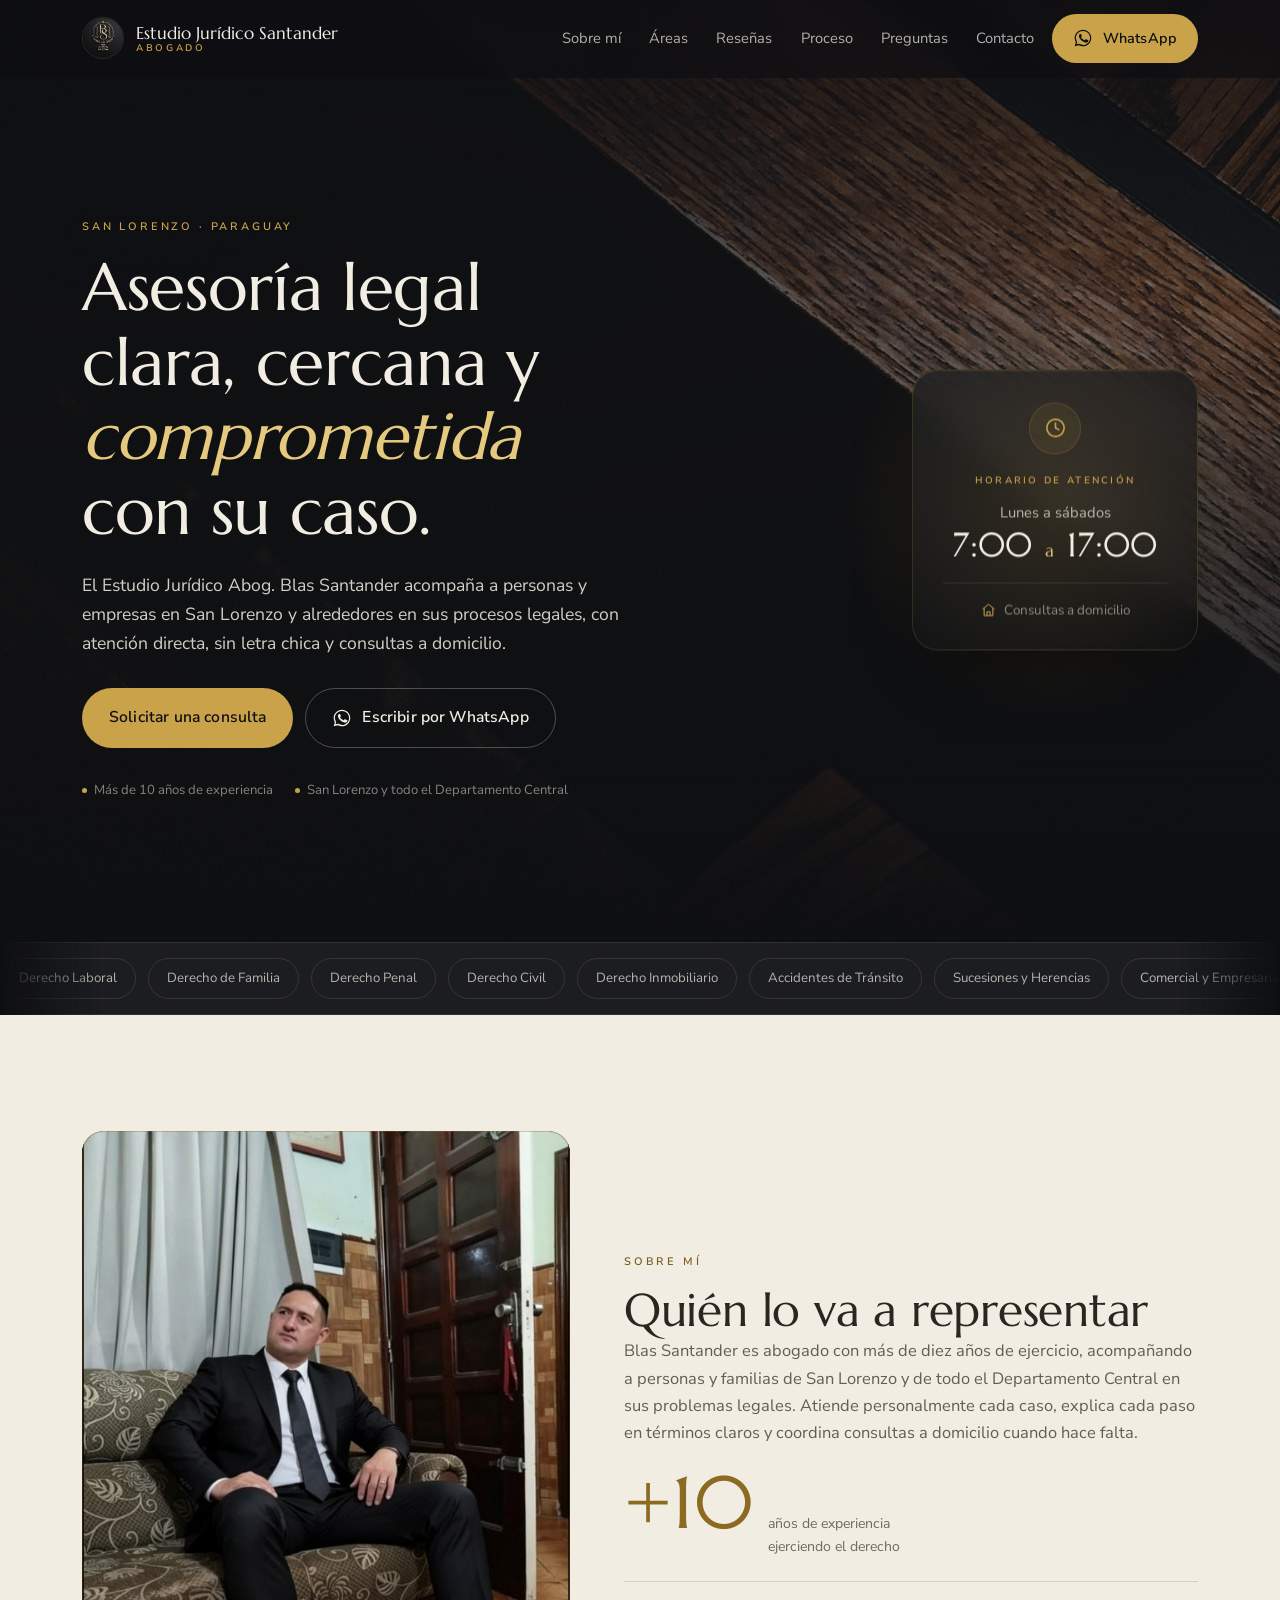
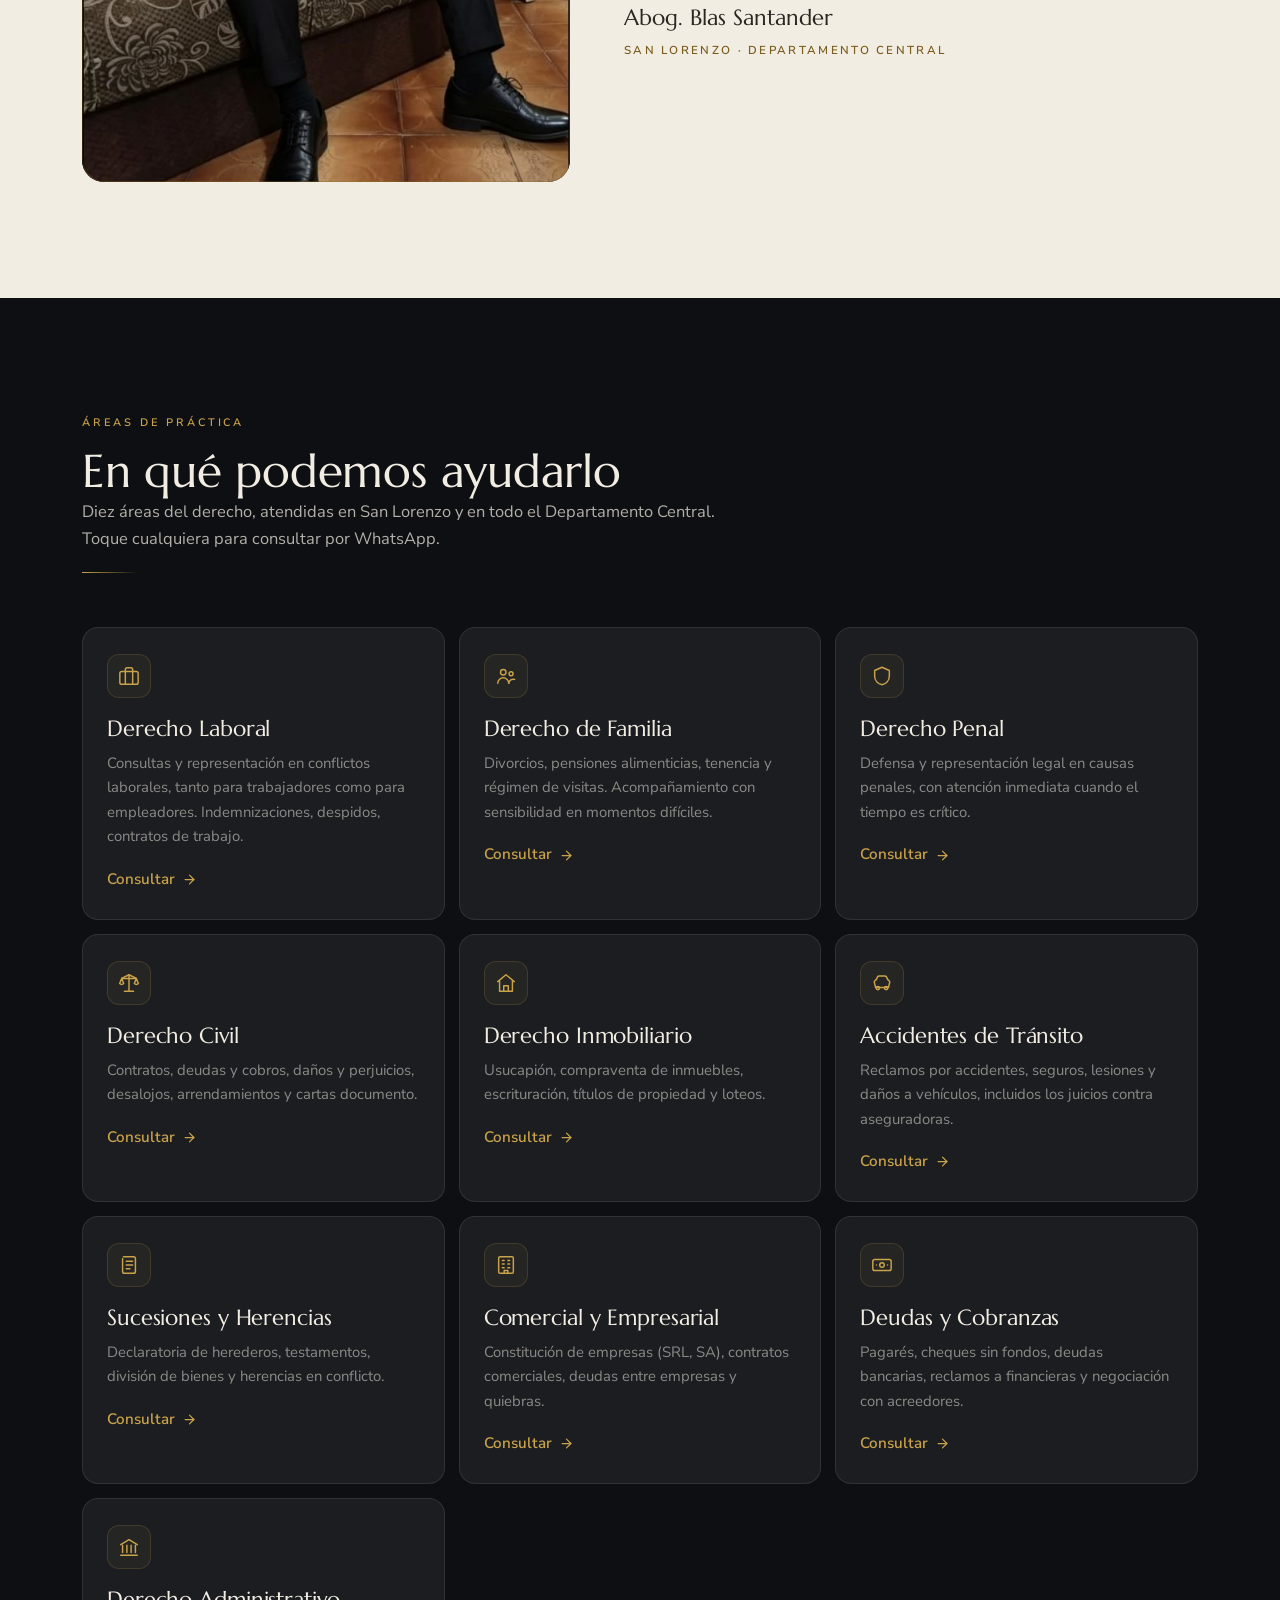
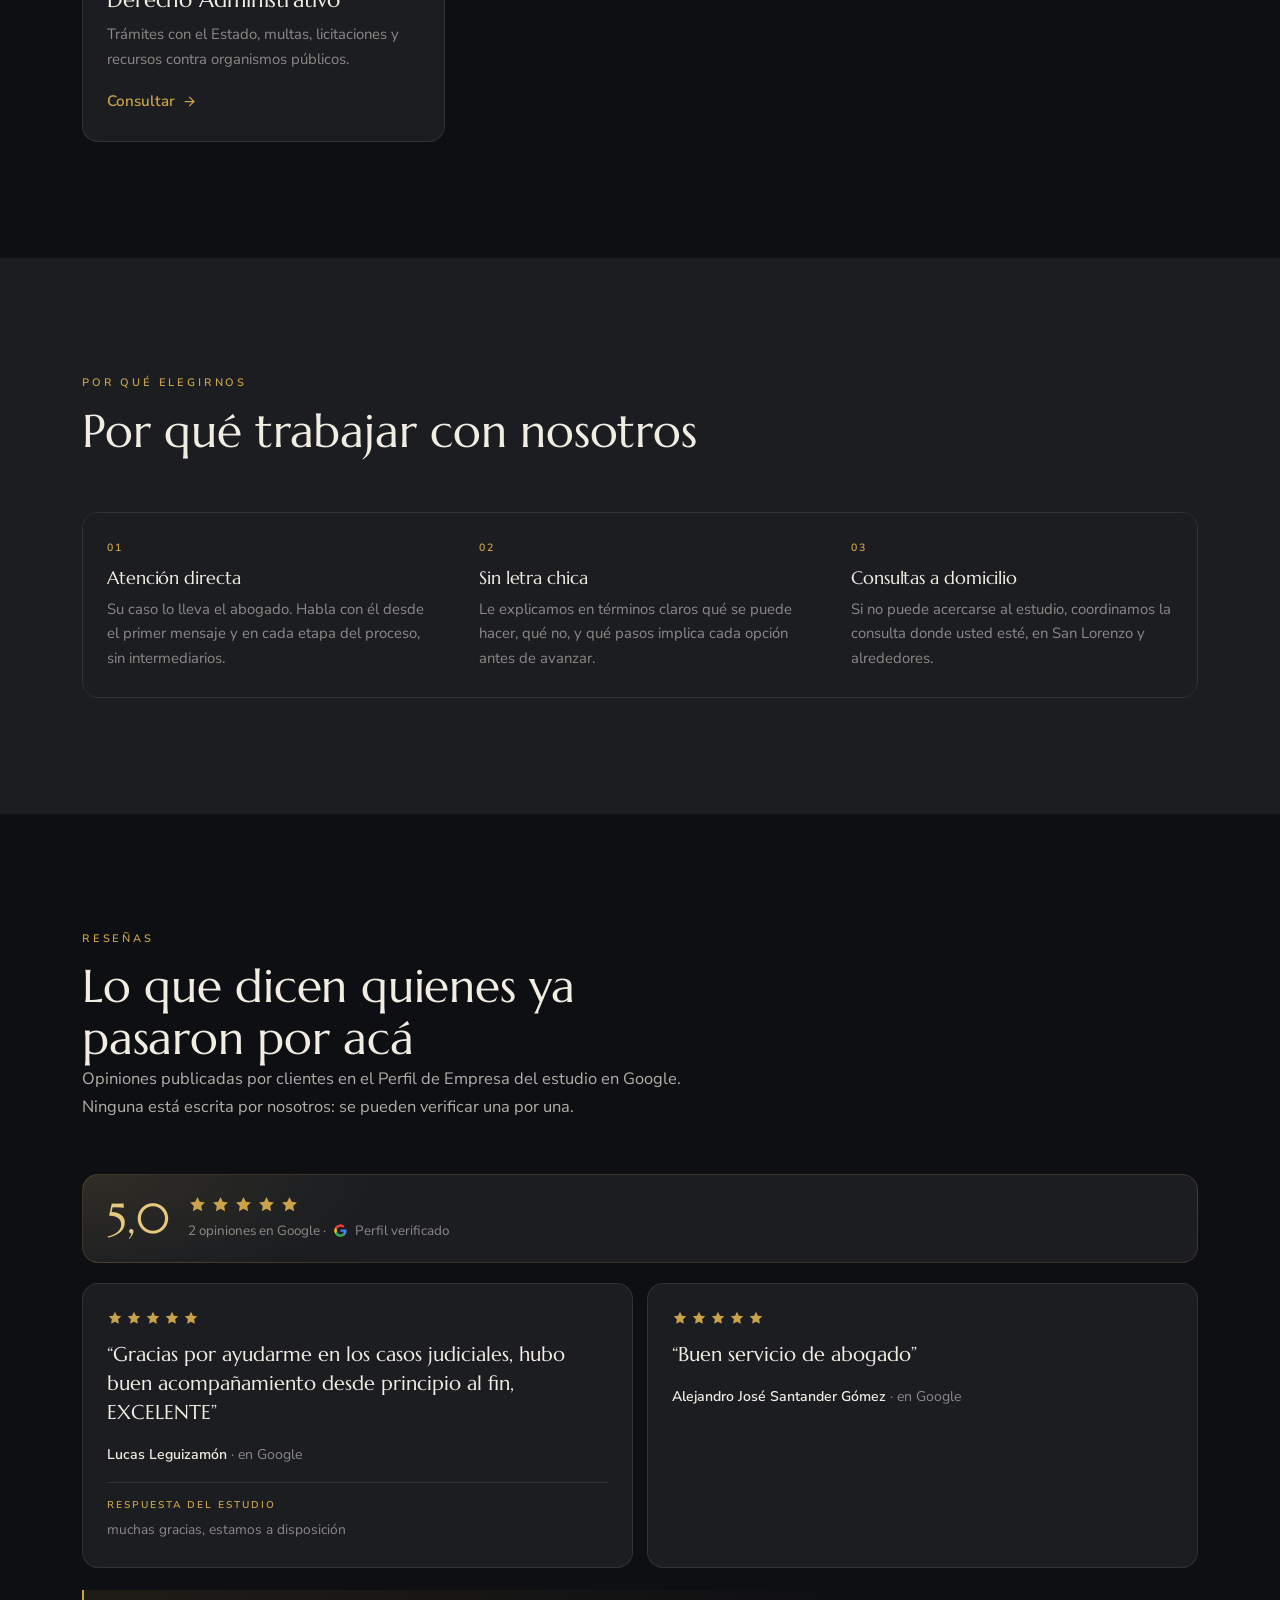
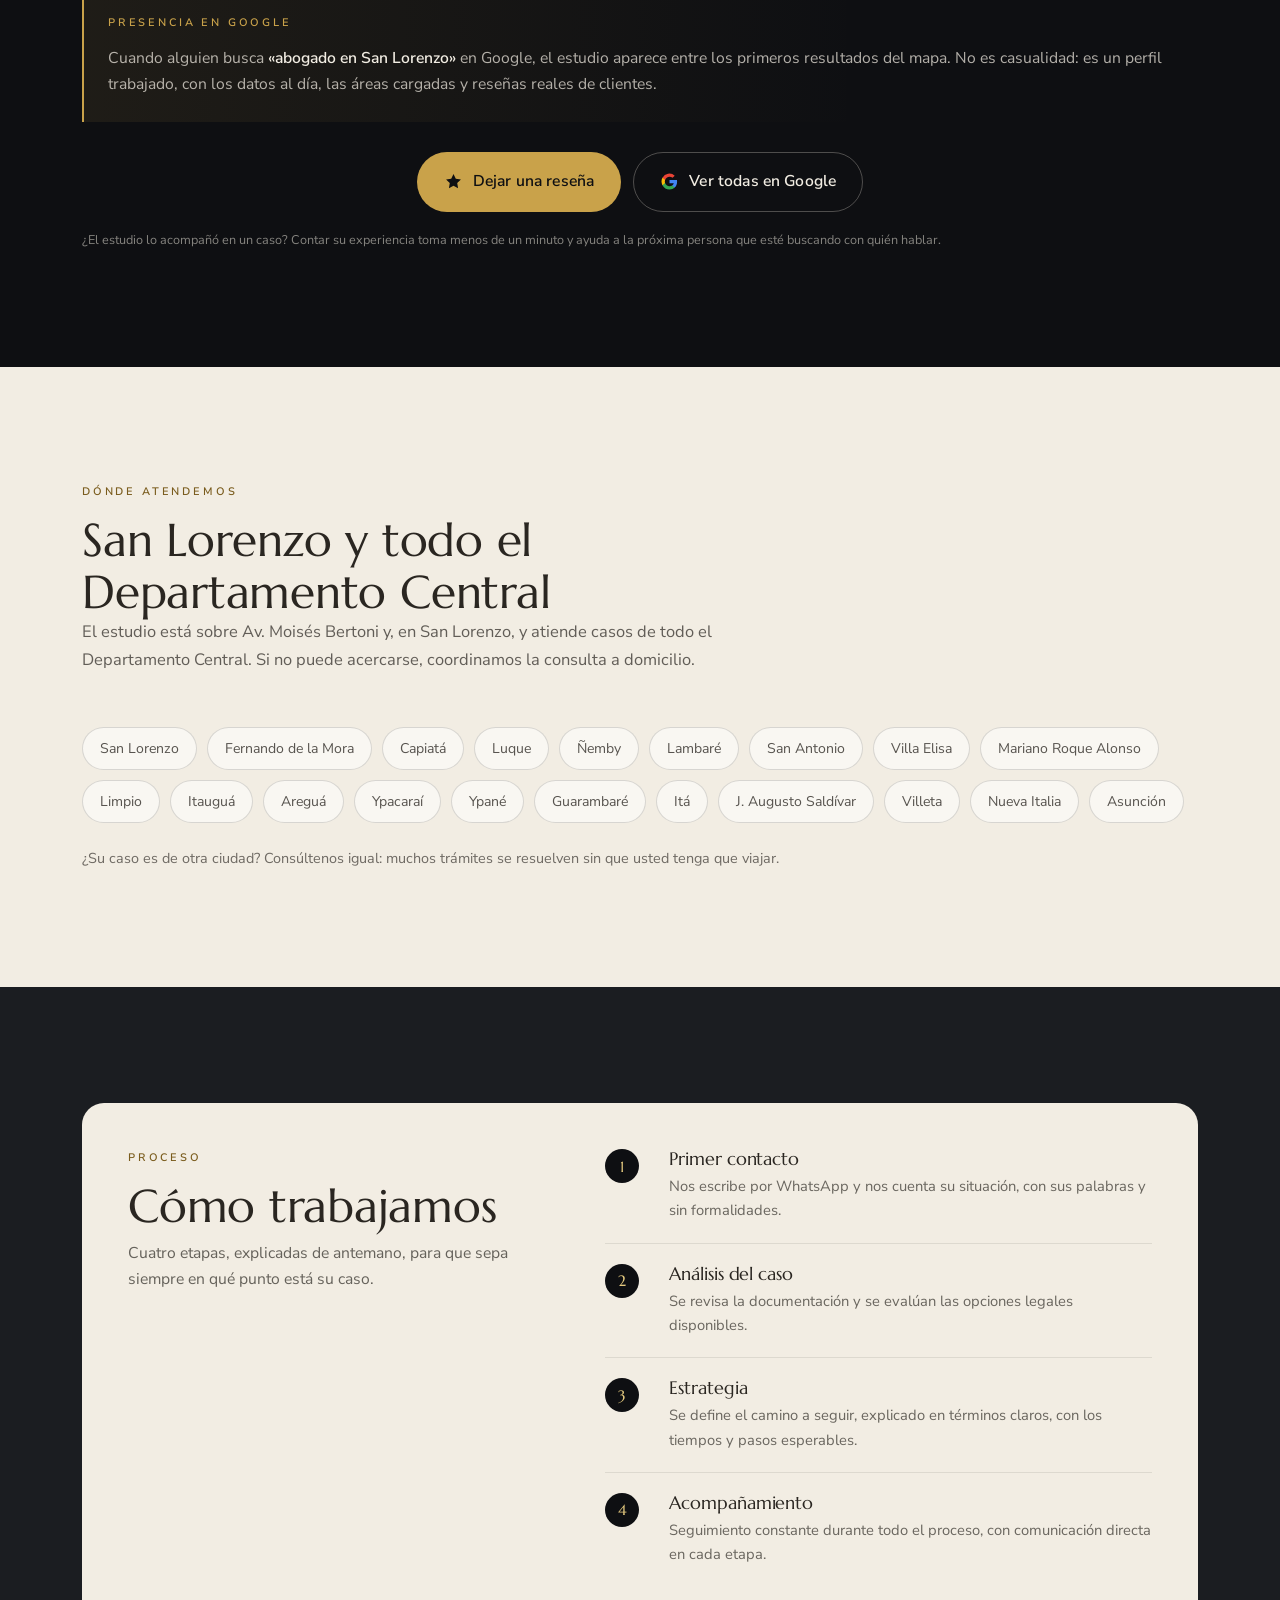
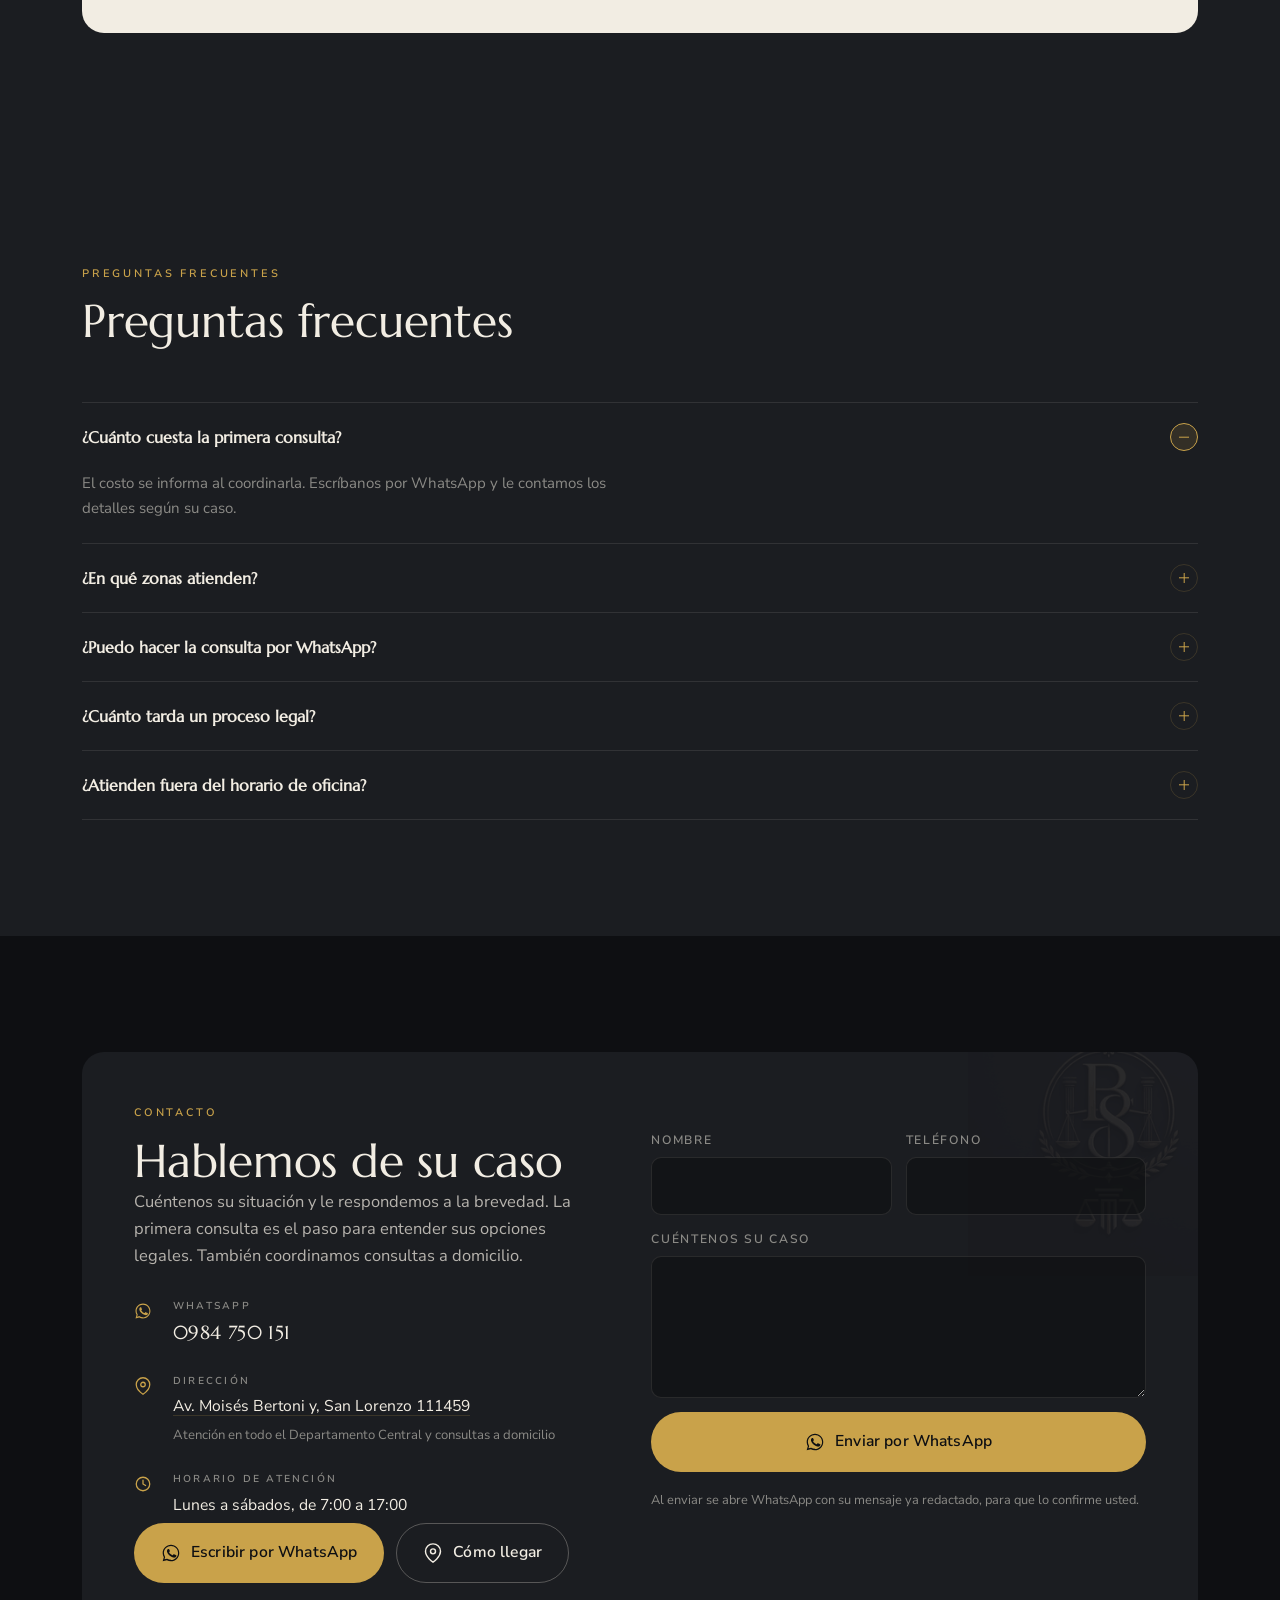
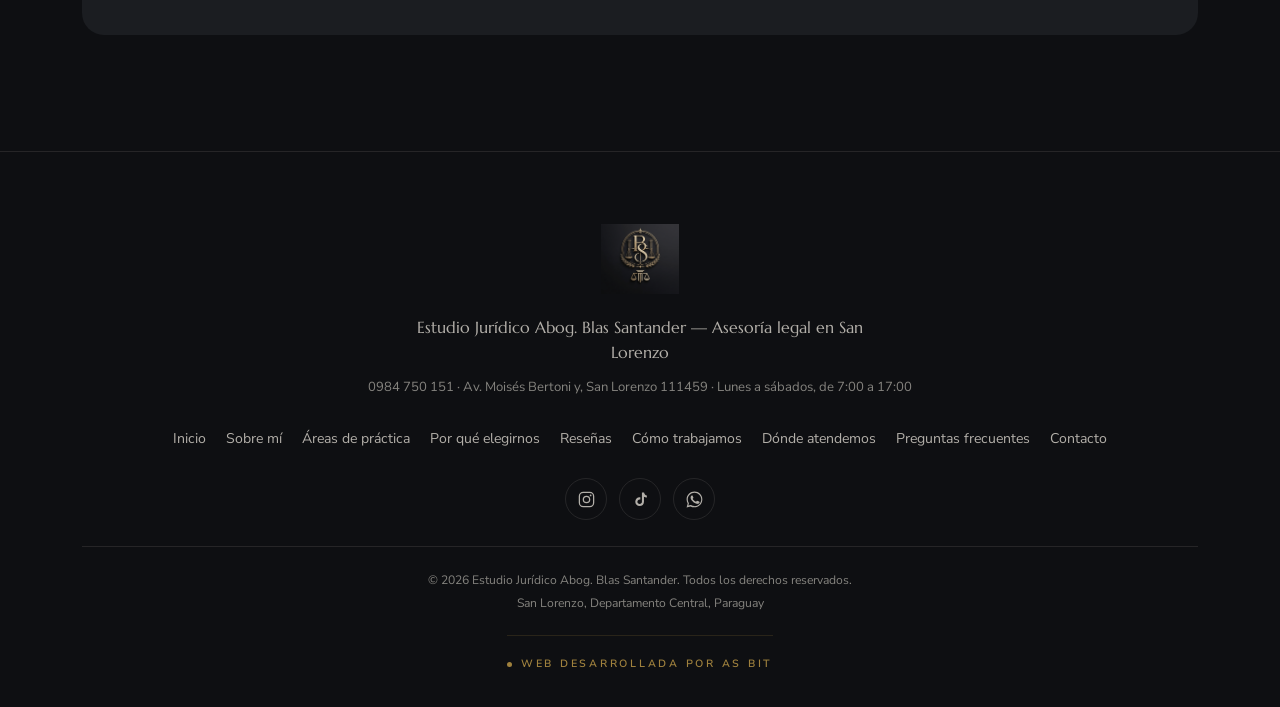
==== commit 02a9dc97: "Rehacer el sitio como landing única a partir del diseño aprobado Se reemplaza por completo el sitio " ====
--- a/index.html
+++ b/index.html
@@ -2,30 +2,61 @@
 <html lang="es-PY">
 <head>
 <meta charset="UTF-8">
-<meta name="viewport" content="width=device-width, initial-scale=1.0">
-<title>Abogado en San Lorenzo | Blas Edgar Santander - Estudio Jurídico</title>
-<meta name="description" content="Abogado en San Lorenzo, Departamento Central. Más de 10 años de experiencia en derecho laboral, inmobiliario, tránsito y sucesiones. Consultá tu caso por WhatsApp, sin costo.">
-<link rel="canonical" href="https://gomezarturosantander-cloud.github.io/">
+<meta name="viewport" content="width=device-width, initial-scale=1">
+<title>Abogado en San Lorenzo | Estudio Jurídico Abog. Blas Santander</title>
+<meta name="description" content="Abogado en San Lorenzo, Departamento Central. Más de 10 años en derecho laboral, familia, penal, civil, inmobiliario, tránsito y sucesiones. Atención directa y consultas a domicilio. Escríbanos por WhatsApp.">
+<meta name="robots" content="index, follow, max-image-preview:large, max-snippet:-1">
+<meta name="author" content="Blas Santander">
+<meta name="geo.region" content="PY-11">
+<meta name="geo.placename" content="San Lorenzo, Departamento Central, Paraguay">
+<meta name="theme-color" content="#0E0F12">
+<meta name="google-site-verification" content="PEGAR-TOKEN-SEARCH-CONSOLE">
+<link rel="canonical" href="https://asbitpy.github.io/Estudio-juridico-Blas-Santander/">
+<link rel="alternate" hreflang="es-py" href="https://asbitpy.github.io/Estudio-juridico-Blas-Santander/">
+<link rel="alternate" hreflang="x-default" href="https://asbitpy.github.io/Estudio-juridico-Blas-Santander/">
+
 <meta property="og:type" content="website">
-<meta property="og:title" content="Abogado en San Lorenzo | Blas Edgar Santander">
-<meta property="og:description" content="Más de 10 años acompañando a familias y trabajadores de San Lorenzo y Central en sus problemas legales. Te atiendo yo directamente.">
-<meta property="og:image" content="https://gomezarturosantander-cloud.github.io/assets/img/logo.png">
+<meta property="og:site_name" content="Estudio Jurídico Abog. Blas Santander">
 <meta property="og:locale" content="es_PY">
-<link rel="icon" type="image/png" href="assets/img/logo.png">
+<meta property="og:title" content="Abogado en San Lorenzo | Estudio Jurídico Abog. Blas Santander">
+<meta property="og:description" content="Abogado en San Lorenzo, Departamento Central. Más de 10 años en derecho laboral, familia, penal, civil, inmobiliario, tránsito y sucesiones. Atención directa y consultas a domicilio. Escríbanos por WhatsApp.">
+<meta property="og:url" content="https://asbitpy.github.io/Estudio-juridico-Blas-Santander/">
+<meta property="og:image" content="https://asbitpy.github.io/Estudio-juridico-Blas-Santander/assets/img/logo.png">
+<meta name="twitter:card" content="summary_large_image">
+<meta name="twitter:title" content="Abogado en San Lorenzo | Estudio Jurídico Abog. Blas Santander">
+<meta name="twitter:description" content="Abogado en San Lorenzo, Departamento Central. Más de 10 años en derecho laboral, familia, penal, civil, inmobiliario, tránsito y sucesiones. Atención directa y consultas a domicilio. Escríbanos por WhatsApp.">
+<meta name="twitter:image" content="https://asbitpy.github.io/Estudio-juridico-Blas-Santander/assets/img/logo.png">
+
+<link rel="icon" type="image/png" href="assets/img/favicon.png">
+<link rel="apple-touch-icon" href="assets/img/icon-180.png">
+<link rel="manifest" href="site.webmanifest">
+
 <link rel="preconnect" href="https://fonts.googleapis.com">
 <link rel="preconnect" href="https://fonts.gstatic.com" crossorigin>
-<link href="https://fonts.googleapis.com/css2?family=Fraunces:opsz,wght@9..144,500;9..144,600;9..144,700&family=Inter:wght@400;500;600;700&display=swap" rel="stylesheet">
+<link href="https://fonts.googleapis.com/css2?family=Marcellus&family=Nunito+Sans:wght@300;400;600&display=swap" rel="stylesheet">
 <link rel="stylesheet" href="assets/css/style.css">
+<link rel="preload" as="image" href="assets/img/hero-madera-900.jpg" imagesrcset="assets/img/hero-madera-900.jpg 900w, assets/img/hero-madera-1600.jpg 1600w" imagesizes="100vw" fetchpriority="high">
+<noscript><style>
+  /* Si el JavaScript no carga, nada debe quedar invisible esperándolo. */
+  .rv,.rv--esc>*{opacity:1 !important;transform:none !important}
+  .hero .anim{opacity:1 !important;transform:none !important}
+  .resenas__estrellas svg{opacity:1 !important;transform:none !important}
+  .faq__panel{grid-template-rows:1fr !important}
+  .cta-fija{display:none !important}
+</style></noscript>
+
 <script type="application/ld+json">
 {
   "@context": "https://schema.org",
   "@type": "Attorney",
-  "name": "Blas Edgar Santander - Estudio Jurídico",
-  "image": "https://gomezarturosantander-cloud.github.io/assets/img/blas-santander.png",
-  "logo": "https://gomezarturosantander-cloud.github.io/assets/img/logo.png",
-  "url": "https://gomezarturosantander-cloud.github.io/",
+  "@id": "https://asbitpy.github.io/Estudio-juridico-Blas-Santander/#estudio",
+  "name": "Estudio Jurídico Abog. Blas Santander",
+  "alternateName": ["Estudio Jurídico Santander", "Estudio Juridico Abog. Blas Santander-servicios legales"],
+  "description": "Asesoría legal en San Lorenzo, Paraguay. Derecho laboral, de familia, penal, civil, inmobiliario, accidentes de tránsito, sucesiones, comercial, cobranzas y administrativo.",
+  "image": "https://asbitpy.github.io/Estudio-juridico-Blas-Santander/assets/img/blas-santander.jpg",
+  "logo": "https://asbitpy.github.io/Estudio-juridico-Blas-Santander/assets/img/logo.png",
+  "url": "https://asbitpy.github.io/Estudio-juridico-Blas-Santander/",
   "telephone": "+595984750151",
-  "priceRange": "Consultar",
   "address": {
     "@type": "PostalAddress",
     "streetAddress": "Av. Moisés Bertoni y",
@@ -34,367 +65,573 @@
     "addressRegion": "Central",
     "addressCountry": "PY"
   },
+  "geo": {"@type": "GeoCoordinates", "latitude": -25.3805, "longitude": -57.525071},
+  "hasMap": "https://maps.app.goo.gl/B9xK4WuVq4MHmPoH9",
   "openingHoursSpecification": [{
     "@type": "OpeningHoursSpecification",
     "dayOfWeek": ["Monday","Tuesday","Wednesday","Thursday","Friday","Saturday"],
     "opens": "07:00",
     "closes": "17:00"
   }],
-  "areaServed": "Departamento Central, Paraguay",
+  "areaServed": [
+    {"@type": "City", "name": "San Lorenzo"},
+    {"@type": "City", "name": "Fernando de la Mora"},
+    {"@type": "City", "name": "Capiatá"},
+    {"@type": "City", "name": "Luque"},
+    {"@type": "City", "name": "Ñemby"},
+    {"@type": "City", "name": "Lambaré"},
+    {"@type": "City", "name": "San Antonio"},
+    {"@type": "City", "name": "Villa Elisa"},
+    {"@type": "City", "name": "Mariano Roque Alonso"},
+    {"@type": "City", "name": "Limpio"},
+    {"@type": "City", "name": "Itauguá"},
+    {"@type": "City", "name": "Areguá"},
+    {"@type": "City", "name": "Ypacaraí"},
+    {"@type": "City", "name": "Ypané"},
+    {"@type": "City", "name": "Guarambaré"},
+    {"@type": "City", "name": "Itá"},
+    {"@type": "City", "name": "J. Augusto Saldívar"},
+    {"@type": "City", "name": "Villeta"},
+    {"@type": "City", "name": "Nueva Italia"},
+    {"@type": "City", "name": "Asunción"},
+    {"@type": "AdministrativeArea", "name": "Departamento Central, Paraguay"}
+  ],
   "aggregateRating": {
     "@type": "AggregateRating",
     "ratingValue": "5.0",
-    "reviewCount": "2"
+    "reviewCount": "2",
+    "bestRating": "5"
   },
-  "sameAs": [
-    "https://www.instagram.com/blassantander9/",
-    "https://www.tiktok.com/@blas.santander7"
+  "review": [
+    {"@type": "Review",
+     "reviewRating": {"@type": "Rating", "ratingValue": "5", "bestRating": "5"},
+     "author": {"@type": "Person", "name": "Lucas Leguizamón"},
+     "reviewBody": "Gracias por ayudarme en los casos judiciales, hubo buen acompañamiento desde principio al fin, EXCELENTE"},
+    {"@type": "Review",
+     "reviewRating": {"@type": "Rating", "ratingValue": "5", "bestRating": "5"},
+     "author": {"@type": "Person", "name": "Alejandro José Santander Gómez"},
+     "reviewBody": "Buen servicio de abogado"}
+  ],
+  "founder": {"@type": "Person", "name": "Blas Santander", "jobTitle": "Abogado"},
+  "employee": {"@type": "Person", "name": "Blas Santander", "jobTitle": "Abogado"},
+  "knowsLanguage": ["es-PY", "gn"],
+  "availableLanguage": ["Español", "Guaraní"],
+  "hasOfferCatalog": {
+    "@type": "OfferCatalog",
+    "name": "Áreas de práctica",
+    "itemListElement": [
+      {"@type": "Offer", "itemOffered": {"@type": "Service", "name": "Derecho Laboral", "serviceType": "Derecho Laboral"}},
+      {"@type": "Offer", "itemOffered": {"@type": "Service", "name": "Derecho de Familia", "serviceType": "Derecho de Familia"}},
+      {"@type": "Offer", "itemOffered": {"@type": "Service", "name": "Derecho Penal", "serviceType": "Derecho Penal"}},
+      {"@type": "Offer", "itemOffered": {"@type": "Service", "name": "Derecho Civil", "serviceType": "Derecho Civil"}},
+      {"@type": "Offer", "itemOffered": {"@type": "Service", "name": "Derecho Inmobiliario", "serviceType": "Derecho Inmobiliario"}},
+      {"@type": "Offer", "itemOffered": {"@type": "Service", "name": "Accidentes de Tránsito", "serviceType": "Accidentes de Tránsito"}},
+      {"@type": "Offer", "itemOffered": {"@type": "Service", "name": "Sucesiones y Herencias", "serviceType": "Sucesiones y Herencias"}},
+      {"@type": "Offer", "itemOffered": {"@type": "Service", "name": "Comercial y Empresarial", "serviceType": "Comercial y Empresarial"}},
+      {"@type": "Offer", "itemOffered": {"@type": "Service", "name": "Deudas y Cobranzas", "serviceType": "Deudas y Cobranzas"}},
+      {"@type": "Offer", "itemOffered": {"@type": "Service", "name": "Derecho Administrativo", "serviceType": "Derecho Administrativo"}}
+    ]
+  },
+  "sameAs": ["https://www.instagram.com/blassantander9/", "https://www.tiktok.com/@blas.santander7", "https://g.page/r/CT8mIA5livakEBM"]
+}
+</script>
+<script type="application/ld+json">
+{
+  "@context": "https://schema.org",
+  "@type": "WebSite",
+  "name": "Estudio Jurídico Abog. Blas Santander",
+  "url": "https://asbitpy.github.io/Estudio-juridico-Blas-Santander/",
+  "inLanguage": "es-PY",
+  "publisher": {"@id": "https://asbitpy.github.io/Estudio-juridico-Blas-Santander/#estudio"}
+}
+</script>
+<script type="application/ld+json">
+{
+  "@context": "https://schema.org",
+  "@type": "FAQPage",
+  "mainEntity": [
+    {"@type": "Question", "name": "¿Cuánto cuesta la primera consulta?", "acceptedAnswer": {"@type": "Answer", "text": "El costo se informa al coordinarla. Escríbanos por WhatsApp y le contamos los detalles según su caso."}},
+    {"@type": "Question", "name": "¿En qué zonas atienden?", "acceptedAnswer": {"@type": "Answer", "text": "Atendemos en San Lorenzo y en todo el Departamento Central. También coordinamos consultas a domicilio."}},
+    {"@type": "Question", "name": "¿Puedo hacer la consulta por WhatsApp?", "acceptedAnswer": {"@type": "Answer", "text": "Sí. Es la vía más rápida y le responde el abogado directamente, sin intermediarios."}},
+    {"@type": "Question", "name": "¿Cuánto tarda un proceso legal?", "acceptedAnswer": {"@type": "Answer", "text": "Depende del tipo de caso y de la vía que se elija. En la primera consulta le damos un plazo estimado realista y le explicamos qué puede acortarlo o alargarlo."}},
+    {"@type": "Question", "name": "¿Atienden fuera del horario de oficina?", "acceptedAnswer": {"@type": "Answer", "text": "El horario de atención es de lunes a sábados, de 7:00 a 17:00. Si escribe fuera de ese horario, le respondemos apenas retomamos."}}
   ]
 }
 </script>
+
+<!-- Google tag (gtag.js) — GA4. Mientras GA4_ID tenga XXXX no se carga nada. -->
+<script>
+  window.GA4_ID = "G-XXXXXXXXXX";
+  if (window.GA4_ID.indexOf("XXXX") === -1) {
+    var s = document.createElement("script");
+    s.async = true;
+    s.src = "https://www.googletagmanager.com/gtag/js?id=" + window.GA4_ID;
+    document.head.appendChild(s);
+    window.dataLayer = window.dataLayer || [];
+    window.gtag = function () { window.dataLayer.push(arguments); };
+    gtag("js", new Date());
+    gtag("config", window.GA4_ID);
+  }
+</script>
 </head>
 <body>
-<a href="#main" class="skip-link">Saltar al contenido</a>
-
-<!-- ============ HEADER ============ -->
-<header class="site-header">
-  <div class="container">
-    <a href="index.html" class="brand">
-      <span class="brand-mark"><img src="assets/img/logo.png" alt="Escudo Estudio Jurídico Blas Edgar Santander"></span>
-      <span class="brand-text">Blas Edgar Santander<small>Estudio Jurídico</small></span>
+<a href="#principal" class="salto-link">Saltar al contenido</a>
+<div class="barra-progreso" aria-hidden="true"></div>
+<header class="cabecera">
+  <div class="contenedor">
+    <a href="#inicio" class="marca" aria-label="Estudio Jurídico Santander — Inicio">
+      <span class="marca__escudo"><img src="assets/img/logo.png" alt="" width="42" height="42"></span>
+      <span class="marca__texto">
+        <strong>Estudio Jurídico Santander</strong>
+        <small>Abogado</small>
+      </span>
     </a>
-    <nav class="main-nav" aria-label="Navegación principal">
-      <a href="index.html" class="active">Inicio</a>
-      <a href="derecho-laboral.html">Laboral</a>
-      <a href="derecho-inmobiliario.html">Inmobiliario</a>
-      <a href="accidentes-transito.html">Tránsito</a>
-      <a href="sucesiones-herencias.html">Sucesiones</a>
-      <a href="otras-areas.html">Otras áreas</a>
-      <a href="contacto.html">Sobre Blas</a>
+    <nav class="nav-esc" aria-label="Navegación principal">
+      <a href="#sobre-mi">Sobre mí</a>
+      <a href="#areas">Áreas</a>
+      <a href="#resenas">Reseñas</a>
+      <a href="#proceso">Proceso</a>
+      <a href="#preguntas">Preguntas</a>
+      <a href="#contacto">Contacto</a>
     </nav>
-    <div class="header-actions">
-      <a class="btn btn-whatsapp" href="https://wa.me/595984750151?text=Hola%2C%20tengo%20una%20consulta%20legal%20y%20quisiera%20contarte%20mi%20caso." target="_blank" rel="noopener">
-        <svg viewBox="0 0 24 24" fill="currentColor" aria-hidden="true"><path d="M17.5 14.4c-.3-.1-1.6-.8-1.9-.9-.2-.1-.4-.1-.6.1-.2.3-.7.9-.8 1-.2.2-.3.2-.5.1-.3-.1-1.2-.4-2.3-1.4-.8-.7-1.4-1.6-1.6-1.9-.2-.3 0-.5.1-.6.1-.1.3-.3.4-.5.1-.1.2-.3.3-.4.1-.2 0-.4 0-.5C10.5 9.2 10 8 9.8 7.5c-.2-.4-.4-.4-.6-.4h-.5c-.2 0-.5.1-.7.3-.2.3-.9 1-.9 2.3 0 1.4 1 2.7 1.1 2.9.1.2 2 3 4.8 4.2.7.3 1.2.5 1.6.6.7.2 1.3.2 1.8.1.5-.1 1.6-.7 1.9-1.3.2-.6.2-1.1.2-1.2-.1-.1-.3-.2-.5-.3z"/><path d="M12 2C6.5 2 2 6.5 2 12c0 1.8.5 3.6 1.4 5.1L2 22l5-1.3c1.4.8 3.1 1.2 4.9 1.2 5.5 0 10-4.5 10-10S17.5 2 12 2zm0 18.2c-1.6 0-3.1-.4-4.5-1.2l-.3-.2-3 .8.8-2.9-.2-.3C4 15 3.5 13.5 3.5 12c0-4.7 3.8-8.5 8.5-8.5s8.5 3.8 8.5 8.5-3.8 8.5-8.5 8.5z"/></svg>
-        <span>WhatsApp</span>
+    <div class="acciones-cabecera">
+      <a class="btn btn--sm btn-wa-cabecera" href="https://wa.me/595984750151?text=Hola%2C%20quisiera%20hacer%20una%20consulta%20legal." target="_blank" rel="noopener" data-wa="cabecera">
+        <svg viewBox="0 0 24 24" fill="currentColor" aria-hidden="true"><path d="M17.5 14.4c-.3-.1-1.6-.8-1.9-.9-.2-.1-.4-.1-.6.1-.2.3-.7.9-.8 1-.2.2-.3.2-.5.1-.3-.1-1.2-.4-2.3-1.4-.8-.7-1.4-1.6-1.6-1.9-.2-.3 0-.5.1-.6.1-.1.3-.3.4-.5.1-.1.2-.3.3-.4.1-.2 0-.4 0-.5-.1-.2-.6-1.4-.8-1.9-.2-.4-.4-.4-.6-.4h-.5c-.2 0-.5.1-.7.3-.2.3-.9 1-.9 2.3 0 1.4 1 2.7 1.1 2.9.1.2 2 3 4.8 4.2.7.3 1.2.5 1.6.6.7.2 1.3.2 1.8.1.5-.1 1.6-.7 1.9-1.3.2-.6.2-1.1.2-1.2-.1-.1-.3-.2-.5-.3z"/><path d="M12 2C6.5 2 2 6.5 2 12c0 1.8.5 3.6 1.4 5.1L2 22l5-1.3c1.4.8 3.1 1.2 4.9 1.2 5.5 0 10-4.5 10-10S17.5 2 12 2zm0 18.2c-1.6 0-3.1-.4-4.5-1.2l-.3-.2-3 .8.8-2.9-.2-.3C4 15 3.5 13.5 3.5 12c0-4.7 3.8-8.5 8.5-8.5s8.5 3.8 8.5 8.5-3.8 8.5-8.5 8.5z"/></svg><span>WhatsApp</span>
       </a>
-      <button class="nav-toggle" aria-label="Abrir menú" aria-expanded="false">
-        <span></span>
+      <button class="hamburguesa" type="button" aria-label="Abrir menú" aria-expanded="false" aria-controls="menu">
+        <span></span><span></span><span></span>
       </button>
     </div>
   </div>
-  <div class="mobile-nav">
-    <ul>
-      <li><a href="index.html" class="active">Inicio</a></li>
-      <li><a href="derecho-laboral.html">Derecho Laboral</a></li>
-      <li><a href="derecho-inmobiliario.html">Derecho Inmobiliario</a></li>
-      <li><a href="accidentes-transito.html">Accidentes de Tránsito</a></li>
-      <li><a href="sucesiones-herencias.html">Sucesiones y Herencias</a></li>
-      <li><a href="otras-areas.html">Otras Áreas</a></li>
-      <li><a href="contacto.html">Sobre Blas / Contacto</a></li>
-    </ul>
-    <a class="btn btn-whatsapp" href="https://wa.me/595984750151?text=Hola%2C%20tengo%20una%20consulta%20legal%20y%20quisiera%20contarte%20mi%20caso." target="_blank" rel="noopener">
-      <svg viewBox="0 0 24 24" fill="currentColor" aria-hidden="true"><path d="M17.5 14.4c-.3-.1-1.6-.8-1.9-.9-.2-.1-.4-.1-.6.1-.2.3-.7.9-.8 1-.2.2-.3.2-.5.1-.3-.1-1.2-.4-2.3-1.4-.8-.7-1.4-1.6-1.6-1.9-.2-.3 0-.5.1-.6.1-.1.3-.3.4-.5.1-.1.2-.3.3-.4.1-.2 0-.4 0-.5C10.5 9.2 10 8 9.8 7.5c-.2-.4-.4-.4-.6-.4h-.5c-.2 0-.5.1-.7.3-.2.3-.9 1-.9 2.3 0 1.4 1 2.7 1.1 2.9.1.2 2 3 4.8 4.2.7.3 1.2.5 1.6.6.7.2 1.3.2 1.8.1.5-.1 1.6-.7 1.9-1.3.2-.6.2-1.1.2-1.2-.1-.1-.3-.2-.5-.3z"/><path d="M12 2C6.5 2 2 6.5 2 12c0 1.8.5 3.6 1.4 5.1L2 22l5-1.3c1.4.8 3.1 1.2 4.9 1.2 5.5 0 10-4.5 10-10S17.5 2 12 2zm0 18.2c-1.6 0-3.1-.4-4.5-1.2l-.3-.2-3 .8.8-2.9-.2-.3C4 15 3.5 13.5 3.5 12c0-4.7 3.8-8.5 8.5-8.5s8.5 3.8 8.5 8.5-3.8 8.5-8.5 8.5z"/></svg>
-      <span>Escribir por WhatsApp</span>
+</header>
+
+<nav class="menu" id="menu" data-abierto="false" aria-label="Menú principal">
+  <div class="menu__lista">
+    <a href="#inicio"><span class="num">01</span>Inicio</a>
+    <a href="#sobre-mi"><span class="num">02</span>Sobre mí</a>
+    <a href="#areas"><span class="num">03</span>Áreas de práctica</a>
+    <a href="#por-que"><span class="num">04</span>Por qué elegirnos</a>
+    <a href="#resenas"><span class="num">05</span>Reseñas</a>
+    <a href="#proceso"><span class="num">06</span>Cómo trabajamos</a>
+    <a href="#zonas"><span class="num">07</span>Dónde atendemos</a>
+    <a href="#preguntas"><span class="num">08</span>Preguntas frecuentes</a>
+    <a href="#contacto"><span class="num">09</span>Contacto</a>
+  </div>
+  <div class="menu__pie">
+    <p class="dato-menu">WhatsApp directo<b>0984 750 151</b></p>
+    <p class="dato-menu">Lunes a sábados, de 7:00 a 17:00 · Consultas a domicilio</p>
+    <a class="btn btn--bloque" href="https://wa.me/595984750151?text=Hola%2C%20quisiera%20hacer%20una%20consulta%20legal." target="_blank" rel="noopener" data-wa="menu">
+      <svg viewBox="0 0 24 24" fill="currentColor" aria-hidden="true"><path d="M17.5 14.4c-.3-.1-1.6-.8-1.9-.9-.2-.1-.4-.1-.6.1-.2.3-.7.9-.8 1-.2.2-.3.2-.5.1-.3-.1-1.2-.4-2.3-1.4-.8-.7-1.4-1.6-1.6-1.9-.2-.3 0-.5.1-.6.1-.1.3-.3.4-.5.1-.1.2-.3.3-.4.1-.2 0-.4 0-.5-.1-.2-.6-1.4-.8-1.9-.2-.4-.4-.4-.6-.4h-.5c-.2 0-.5.1-.7.3-.2.3-.9 1-.9 2.3 0 1.4 1 2.7 1.1 2.9.1.2 2 3 4.8 4.2.7.3 1.2.5 1.6.6.7.2 1.3.2 1.8.1.5-.1 1.6-.7 1.9-1.3.2-.6.2-1.1.2-1.2-.1-.1-.3-.2-.5-.3z"/><path d="M12 2C6.5 2 2 6.5 2 12c0 1.8.5 3.6 1.4 5.1L2 22l5-1.3c1.4.8 3.1 1.2 4.9 1.2 5.5 0 10-4.5 10-10S17.5 2 12 2zm0 18.2c-1.6 0-3.1-.4-4.5-1.2l-.3-.2-3 .8.8-2.9-.2-.3C4 15 3.5 13.5 3.5 12c0-4.7 3.8-8.5 8.5-8.5s8.5 3.8 8.5 8.5-3.8 8.5-8.5 8.5z"/></svg><span>Escribir por WhatsApp</span>
     </a>
   </div>
-</header>
-
-<main id="main">
-
-  <!-- ============ HERO ============ -->
-  <section class="hero">
-    <div class="container">
-      <p class="hero-kicker">No estás solo con esto.</p>
-      <h1>El abogado de <em>San Lorenzo</em> que te atiende de verdad</h1>
-      <p class="hero-sub">Más de 10 años ayudando a familias y trabajadores de San Lorenzo y todo Central. Te acompaño de principio a fin, con costos claros y respuesta rápida.</p>
-      <div class="hero-cta-row">
-        <a class="btn btn-whatsapp" href="https://wa.me/595984750151?text=Hola%2C%20tengo%20una%20consulta%20legal%20y%20quisiera%20contarte%20mi%20caso." target="_blank" rel="noopener">
-          <svg viewBox="0 0 24 24" fill="currentColor" aria-hidden="true"><path d="M17.5 14.4c-.3-.1-1.6-.8-1.9-.9-.2-.1-.4-.1-.6.1-.2.3-.7.9-.8 1-.2.2-.3.2-.5.1-.3-.1-1.2-.4-2.3-1.4-.8-.7-1.4-1.6-1.6-1.9-.2-.3 0-.5.1-.6.1-.1.3-.3.4-.5.1-.1.2-.3.3-.4.1-.2 0-.4 0-.5C10.5 9.2 10 8 9.8 7.5c-.2-.4-.4-.4-.6-.4h-.5c-.2 0-.5.1-.7.3-.2.3-.9 1-.9 2.3 0 1.4 1 2.7 1.1 2.9.1.2 2 3 4.8 4.2.7.3 1.2.5 1.6.6.7.2 1.3.2 1.8.1.5-.1 1.6-.7 1.9-1.3.2-.6.2-1.1.2-1.2-.1-.1-.3-.2-.5-.3z"/><path d="M12 2C6.5 2 2 6.5 2 12c0 1.8.5 3.6 1.4 5.1L2 22l5-1.3c1.4.8 3.1 1.2 4.9 1.2 5.5 0 10-4.5 10-10S17.5 2 12 2zm0 18.2c-1.6 0-3.1-.4-4.5-1.2l-.3-.2-3 .8.8-2.9-.2-.3C4 15 3.5 13.5 3.5 12c0-4.7 3.8-8.5 8.5-8.5s8.5 3.8 8.5 8.5-3.8 8.5-8.5 8.5z"/></svg>
-          <span>Contanos tu caso, sin costo</span>
-        </a>
-      </div>
-
-      <div class="bento">
-        <a href="derecho-laboral.html" class="diag-card card-laboral reveal">
-          <svg class="diag-icon" viewBox="0 0 24 24" fill="none" stroke="currentColor" stroke-width="1.5" aria-hidden="true"><path d="M12 3v18M4 8h16M4 8L7 4M4 8l3 4M20 8l-3-4M20 8l-3 4M7 4l3 4H4l3-4zM17 4l3 4h-6l3-4z"/></svg>
-          <h3>¿Te despidieron o te deben plata del trabajo?</h3>
-          <p>Despido injustificado, liquidación, horas extra no pagadas. Tenés plazo para reclamar.</p>
-          <span class="diag-badge">Plazo: 1 año</span>
-          <span class="diag-link">Ver cómo te ayudo <svg viewBox="0 0 24 24" fill="none" stroke="currentColor" stroke-width="2"><path d="M5 12h14M13 6l6 6-6 6"/></svg></span>
-        </a>
-        <a href="derecho-inmobiliario.html" class="diag-card card-inmobiliario reveal" data-delay="80">
-          <svg class="diag-icon" viewBox="0 0 24 24" fill="none" stroke="currentColor" stroke-width="1.5" aria-hidden="true"><path d="M3 11l9-7 9 7M5 10v10h14V10M9 20v-6h6v6"/></svg>
-          <h3>¿Problema con tu terreno o casa?</h3>
-          <p>Usucapión, escrituración, títulos de propiedad.</p>
-          <span class="diag-link">Ver cómo te ayudo <svg viewBox="0 0 24 24" fill="none" stroke="currentColor" stroke-width="2"><path d="M5 12h14M13 6l6 6-6 6"/></svg></span>
-        </a>
-        <a href="accidentes-transito.html" class="diag-card card-transito reveal" data-delay="160">
-          <svg class="diag-icon" viewBox="0 0 24 24" fill="none" stroke="currentColor" stroke-width="1.5" aria-hidden="true"><path d="M3 13l2-6a2 2 0 012-1h10a2 2 0 012 1l2 6M5 13h14v5H5zM7 18v2M17 18v2"/></svg>
-          <h3>¿Tuviste un accidente de tránsito?</h3>
-          <p>Reclamos, seguros, daños y lesiones.</p>
-          <span class="diag-badge">Plazo: 3 días</span>
-          <span class="diag-link">Ver cómo te ayudo <svg viewBox="0 0 24 24" fill="none" stroke="currentColor" stroke-width="2"><path d="M5 12h14M13 6l6 6-6 6"/></svg></span>
-        </a>
-        <a href="sucesiones-herencias.html" class="diag-card card-sucesiones reveal" data-delay="240">
-          <svg class="diag-icon" viewBox="0 0 24 24" fill="none" stroke="currentColor" stroke-width="1.5" aria-hidden="true"><path d="M12 2l2.5 5.5L20 8l-4 4 1 6-5-3-5 3 1-6-4-4 5.5-.5z"/></svg>
-          <h3>¿Herencia o sucesión familiar?</h3>
-          <p>Declaratoria de herederos, división de bienes.</p>
-          <span class="diag-link">Ver cómo te ayudo <svg viewBox="0 0 24 24" fill="none" stroke="currentColor" stroke-width="2"><path d="M5 12h14M13 6l6 6-6 6"/></svg></span>
-        </a>
-      </div>
-      <a href="otras-areas.html" class="other-areas-link">¿Tu problema es otro? Ver todas las áreas
-        <svg viewBox="0 0 24 24" fill="none" stroke="currentColor" stroke-width="2" width="14" height="14"><path d="M5 12h14M13 6l6 6-6 6"/></svg>
-      </a>
-    </div>
-  </section>
-
-  <!-- ============ TICKER DE CONFIANZA ============ -->
-  <div class="trust-ticker" aria-label="Datos de confianza del estudio">
-    <div class="track">
-      <span class="item">★ 5,0 en Google
-        <svg class="sep" viewBox="0 0 24 24" fill="none" stroke="currentColor" stroke-width="1.2"><circle cx="12" cy="12" r="9"/></svg>
-        <strong>+10 años</strong> de experiencia
-        <svg class="sep" viewBox="0 0 24 24" fill="none" stroke="currentColor" stroke-width="1.2"><circle cx="12" cy="12" r="9"/></svg>
-        San Lorenzo, Central
-        <svg class="sep" viewBox="0 0 24 24" fill="none" stroke="currentColor" stroke-width="1.2"><circle cx="12" cy="12" r="9"/></svg>
-        Lun – Sáb
-        <svg class="sep" viewBox="0 0 24 24" fill="none" stroke="currentColor" stroke-width="1.2"><circle cx="12" cy="12" r="9"/></svg>
-      </span>
-      <span class="item">★ 5,0 en Google
-        <svg class="sep" viewBox="0 0 24 24" fill="none" stroke="currentColor" stroke-width="1.2"><circle cx="12" cy="12" r="9"/></svg>
-        <strong>+10 años</strong> de experiencia
-        <svg class="sep" viewBox="0 0 24 24" fill="none" stroke="currentColor" stroke-width="1.2"><circle cx="12" cy="12" r="9"/></svg>
-        San Lorenzo, Central
-        <svg class="sep" viewBox="0 0 24 24" fill="none" stroke="currentColor" stroke-width="1.2"><circle cx="12" cy="12" r="9"/></svg>
-        Lun – Sáb
-        <svg class="sep" viewBox="0 0 24 24" fill="none" stroke="currentColor" stroke-width="1.2"><circle cx="12" cy="12" r="9"/></svg>
-      </span>
-    </div>
+</nav>
+
+
+<main id="principal">
+
+  <!-- ===== HERO — texto literal del diseño ===== -->
+  <section class="hero" id="inicio">
+    <div class="hero__fondo">
+      <img src="assets/img/hero-madera-900.jpg"
+           srcset="assets/img/hero-madera-900.jpg 900w, assets/img/hero-madera-1600.jpg 1600w"
+           sizes="100vw" alt="" aria-hidden="true" width="1600" height="2400" fetchpriority="high">
+    </div>
+    <div class="hero__velo" aria-hidden="true"></div>
+    <div class="contenedor">
+      <div class="hero__cuerpo">
+        <p class="eyebrow anim" style="--d:80ms">San Lorenzo · Paraguay</p>
+        <h1 class="anim" style="--d:180ms">Asesoría legal clara, cercana y <em>comprometida</em> con su caso.</h1>
+        <p class="hero__plomo anim" style="--d:300ms">El Estudio Jurídico Abog. Blas Santander acompaña a personas y empresas en San Lorenzo y alrededores en sus procesos legales, con atención directa, sin letra chica y consultas a domicilio.</p>
+        <div class="hero__ctas anim" style="--d:420ms" data-ctas-hero>
+          <a class="btn" href="#contacto">Solicitar una consulta</a>
+          <a class="btn btn--linea" href="https://wa.me/595984750151?text=Hola%2C%20quisiera%20hacer%20una%20consulta%20legal." target="_blank" rel="noopener" data-wa="hero"><svg viewBox="0 0 24 24" fill="currentColor" aria-hidden="true"><path d="M17.5 14.4c-.3-.1-1.6-.8-1.9-.9-.2-.1-.4-.1-.6.1-.2.3-.7.9-.8 1-.2.2-.3.2-.5.1-.3-.1-1.2-.4-2.3-1.4-.8-.7-1.4-1.6-1.6-1.9-.2-.3 0-.5.1-.6.1-.1.3-.3.4-.5.1-.1.2-.3.3-.4.1-.2 0-.4 0-.5-.1-.2-.6-1.4-.8-1.9-.2-.4-.4-.4-.6-.4h-.5c-.2 0-.5.1-.7.3-.2.3-.9 1-.9 2.3 0 1.4 1 2.7 1.1 2.9.1.2 2 3 4.8 4.2.7.3 1.2.5 1.6.6.7.2 1.3.2 1.8.1.5-.1 1.6-.7 1.9-1.3.2-.6.2-1.1.2-1.2-.1-.1-.3-.2-.5-.3z"/><path d="M12 2C6.5 2 2 6.5 2 12c0 1.8.5 3.6 1.4 5.1L2 22l5-1.3c1.4.8 3.1 1.2 4.9 1.2 5.5 0 10-4.5 10-10S17.5 2 12 2zm0 18.2c-1.6 0-3.1-.4-4.5-1.2l-.3-.2-3 .8.8-2.9-.2-.3C4 15 3.5 13.5 3.5 12c0-4.7 3.8-8.5 8.5-8.5s8.5 3.8 8.5 8.5-3.8 8.5-8.5 8.5z"/></svg><span>Escribir por WhatsApp</span></a>
+        </div>
+        <p class="hero__sellos anim" style="--d:540ms">
+          <span><i class="pip" aria-hidden="true"></i>Más de 10 años de experiencia</span>
+          <span><i class="pip" aria-hidden="true"></i>San Lorenzo y todo el Departamento Central</span>
+          <span class="sello--horario"><i class="pip" aria-hidden="true"></i>Lunes a sábados, de 7:00 a 17:00</span>
+        </p>
+      </div>
+
+      <!-- Burbuja de horario: ocupa el aire de la derecha en escritorio.
+           En móvil no aparece; el dato ya está en los sellos del hero. -->
+      <aside class="burbuja" aria-label="Horario de atención">
+        <span class="burbuja__icono"><svg viewBox="0 0 24 24" fill="none" stroke="currentColor" stroke-width="1.7" stroke-linecap="round" stroke-linejoin="round" aria-hidden="true"><circle cx="12" cy="12" r="9"/><polyline points="12 7 12 12 15.5 14"/></svg></span>
+        <p class="burbuja__rotulo">Horario de atención</p>
+        <p class="burbuja__dias">Lunes a sábados</p>
+        <p class="burbuja__hora">7:00 <span>a</span> 17:00</p>
+        <p class="burbuja__extra"><svg viewBox="0 0 24 24" fill="none" stroke="currentColor" stroke-width="1.6" stroke-linecap="round" stroke-linejoin="round" aria-hidden="true"><path d="M3 10.5 12 3l9 7.5"/><path d="M5 9.8V21h14V9.8"/><path d="M9.5 21v-6h5v6"/></svg> Consultas a domicilio</p>
+      </aside>
+    </div>
+  </section>
+
+  <div class="marquesina" aria-label="Áreas de práctica">
+    <div class="marquesina__pista"><a class="chip" href="#areas">Derecho Laboral</a><a class="chip" href="#areas">Derecho de Familia</a><a class="chip" href="#areas">Derecho Penal</a><a class="chip" href="#areas">Derecho Civil</a><a class="chip" href="#areas">Derecho Inmobiliario</a><a class="chip" href="#areas">Accidentes de Tránsito</a><a class="chip" href="#areas">Sucesiones y Herencias</a><a class="chip" href="#areas">Comercial y Empresarial</a><a class="chip" href="#areas">Deudas y Cobranzas</a><a class="chip" href="#areas">Derecho Administrativo</a></div>
   </div>
 
-  <!-- ============ MAPA SPLIT ============ -->
-  <section class="map-split">
-    <div class="map-frame">
-      <iframe src="https://www.google.com/maps?q=Av.+Mois%C3%A9s+Bertoni,+San+Lorenzo,+Paraguay&output=embed" loading="lazy" referrerpolicy="no-referrer-when-downgrade" title="Ubicación del estudio jurídico en San Lorenzo"></iframe>
-    </div>
-    <div class="map-info reveal">
-      <p class="section-eyebrow" style="color:var(--terracota)">Dónde estamos</p>
-      <h2>Fácil de encontrar, en el centro de San Lorenzo</h2>
-      <dl>
+  <!-- ===== SOBRE MÍ ===== -->
+  <section class="seccion seccion--marfil" id="sobre-mi">
+    <div class="contenedor">
+      <div class="sobre">
+        <div class="sobre__figura rv">
+          <img src="assets/img/blas-santander-900.jpg" alt="Abog. Blas Santander, abogado en San Lorenzo, Paraguay" width="585" height="853" loading="lazy">
+        </div>
+        <div class="rv" style="--d:120ms">
+          <p class="eyebrow">Sobre mí</p>
+          <h2>Quién lo va a representar</h2>
+          <p class="plomo">Blas Santander es abogado con más de diez años de ejercicio, acompañando a personas y familias de San Lorenzo y de todo el Departamento Central en sus problemas legales. Atiende personalmente cada caso, explica cada paso en términos claros y coordina consultas a domicilio cuando hace falta.</p>
+          <div class="sobre__cifra">
+            <span class="n" data-contador="10" data-prefijo="+">+10</span>
+            <span class="t">años de experiencia ejerciendo el derecho</span>
+          </div>
+          <p class="sobre__firma">Abog. Blas Santander<small>San Lorenzo · Departamento Central</small></p>
+        </div>
+      </div>
+    </div>
+  </section>
+
+  <!-- ===== ÁREAS ===== -->
+  <section class="seccion" id="areas">
+    <div class="contenedor">
+      <div class="encabezado-seccion rv">
+        <p class="eyebrow">Áreas de práctica</p>
+        <h2>En qué podemos ayudarlo</h2>
+        <p class="plomo">Diez áreas del derecho, atendidas en San Lorenzo y en todo el Departamento Central. Toque cualquiera para consultar por WhatsApp.</p>
+        <div class="filete" aria-hidden="true"></div>
+      </div>
+      <div class="rejilla rejilla--2 rejilla--3 rv--esc">
+        <a class="tarjeta" href="https://wa.me/595984750151?text=Hola%2C%20quisiera%20hacer%20una%20consulta%20sobre%20derecho%20laboral." target="_blank" rel="noopener" data-wa="area-1">
+          <span class="tarjeta__icono"><svg viewBox="0 0 24 24" fill="none" stroke="currentColor" stroke-width="1.6" stroke-linecap="round" stroke-linejoin="round" aria-hidden="true"><rect x="2" y="7" width="20" height="14" rx="2"/><path d="M16 21V5a2 2 0 0 0-2-2h-4a2 2 0 0 0-2 2v16"/></svg></span>
+          <h3>Derecho Laboral</h3>
+          <p>Consultas y representación en conflictos laborales, tanto para trabajadores como para empleadores. Indemnizaciones, despidos, contratos de trabajo.</p>
+          <span class="enlace-oro">Consultar <svg class="flecha" viewBox="0 0 24 24" fill="none" stroke="currentColor" stroke-width="2" stroke-linecap="round" stroke-linejoin="round" aria-hidden="true" width="15" height="15"><line x1="5" y1="12" x2="19" y2="12"/><polyline points="12 5 19 12 12 19"/></svg></span>
+        </a>
+        <a class="tarjeta" href="https://wa.me/595984750151?text=Hola%2C%20quisiera%20hacer%20una%20consulta%20sobre%20derecho%20de%20familia." target="_blank" rel="noopener" data-wa="area-2">
+          <span class="tarjeta__icono"><svg viewBox="0 0 24 24" fill="none" stroke="currentColor" stroke-width="1.6" stroke-linecap="round" stroke-linejoin="round" aria-hidden="true"><circle cx="9" cy="8" r="3"/><path d="M3 20a6 6 0 0 1 12 0"/><circle cx="17.5" cy="9.5" r="2.2"/><path d="M15 20a5 5 0 0 1 6.5-4.3"/></svg></span>
+          <h3>Derecho de Familia</h3>
+          <p>Divorcios, pensiones alimenticias, tenencia y régimen de visitas. Acompañamiento con sensibilidad en momentos difíciles.</p>
+          <span class="enlace-oro">Consultar <svg class="flecha" viewBox="0 0 24 24" fill="none" stroke="currentColor" stroke-width="2" stroke-linecap="round" stroke-linejoin="round" aria-hidden="true" width="15" height="15"><line x1="5" y1="12" x2="19" y2="12"/><polyline points="12 5 19 12 12 19"/></svg></span>
+        </a>
+        <a class="tarjeta" href="https://wa.me/595984750151?text=Hola%2C%20quisiera%20hacer%20una%20consulta%20sobre%20derecho%20penal." target="_blank" rel="noopener" data-wa="area-3">
+          <span class="tarjeta__icono"><svg viewBox="0 0 24 24" fill="none" stroke="currentColor" stroke-width="1.6" stroke-linecap="round" stroke-linejoin="round" aria-hidden="true"><path d="M12 2.5 4 6v6c0 5 3.4 8.6 8 9.5 4.6-.9 8-4.5 8-9.5V6z"/></svg></span>
+          <h3>Derecho Penal</h3>
+          <p>Defensa y representación legal en causas penales, con atención inmediata cuando el tiempo es crítico.</p>
+          <span class="enlace-oro">Consultar <svg class="flecha" viewBox="0 0 24 24" fill="none" stroke="currentColor" stroke-width="2" stroke-linecap="round" stroke-linejoin="round" aria-hidden="true" width="15" height="15"><line x1="5" y1="12" x2="19" y2="12"/><polyline points="12 5 19 12 12 19"/></svg></span>
+        </a>
+        <a class="tarjeta" href="https://wa.me/595984750151?text=Hola%2C%20quisiera%20hacer%20una%20consulta%20sobre%20derecho%20civil." target="_blank" rel="noopener" data-wa="area-4">
+          <span class="tarjeta__icono"><svg viewBox="0 0 24 24" fill="none" stroke="currentColor" stroke-width="1.6" stroke-linecap="round" stroke-linejoin="round" aria-hidden="true"><path d="M12 3v18M7 21h10M4 7h16M4 7l-2.2 5.6a3 3 0 0 0 4.4 0zM20 7l2.2 5.6a3 3 0 0 1-4.4 0z"/><path d="M12 3 4 7M12 3l8 4"/></svg></span>
+          <h3>Derecho Civil</h3>
+          <p>Contratos, deudas y cobros, daños y perjuicios, desalojos, arrendamientos y cartas documento.</p>
+          <span class="enlace-oro">Consultar <svg class="flecha" viewBox="0 0 24 24" fill="none" stroke="currentColor" stroke-width="2" stroke-linecap="round" stroke-linejoin="round" aria-hidden="true" width="15" height="15"><line x1="5" y1="12" x2="19" y2="12"/><polyline points="12 5 19 12 12 19"/></svg></span>
+        </a>
+        <a class="tarjeta" href="https://wa.me/595984750151?text=Hola%2C%20quisiera%20hacer%20una%20consulta%20sobre%20derecho%20inmobiliario." target="_blank" rel="noopener" data-wa="area-5">
+          <span class="tarjeta__icono"><svg viewBox="0 0 24 24" fill="none" stroke="currentColor" stroke-width="1.6" stroke-linecap="round" stroke-linejoin="round" aria-hidden="true"><path d="M3 10.5 12 3l9 7.5"/><path d="M5 9.8V21h14V9.8"/><path d="M9.5 21v-6h5v6"/></svg></span>
+          <h3>Derecho Inmobiliario</h3>
+          <p>Usucapión, compraventa de inmuebles, escrituración, títulos de propiedad y loteos.</p>
+          <span class="enlace-oro">Consultar <svg class="flecha" viewBox="0 0 24 24" fill="none" stroke="currentColor" stroke-width="2" stroke-linecap="round" stroke-linejoin="round" aria-hidden="true" width="15" height="15"><line x1="5" y1="12" x2="19" y2="12"/><polyline points="12 5 19 12 12 19"/></svg></span>
+        </a>
+        <a class="tarjeta" href="https://wa.me/595984750151?text=Hola%2C%20quisiera%20hacer%20una%20consulta%20sobre%20un%20accidente%20de%20tr%C3%A1nsito." target="_blank" rel="noopener" data-wa="area-6">
+          <span class="tarjeta__icono"><svg viewBox="0 0 24 24" fill="none" stroke="currentColor" stroke-width="1.6" stroke-linecap="round" stroke-linejoin="round" aria-hidden="true"><path d="M5 17h14l1.4-5.6a2 2 0 0 0-.8-2.1l-1.3-.9-1.5-3A2 2 0 0 0 15 4.3H9a2 2 0 0 0-1.8 1.1l-1.5 3-1.3.9a2 2 0 0 0-.8 2.1z"/><circle cx="7.5" cy="17.5" r="1.8"/><circle cx="16.5" cy="17.5" r="1.8"/></svg></span>
+          <h3>Accidentes de Tránsito</h3>
+          <p>Reclamos por accidentes, seguros, lesiones y daños a vehículos, incluidos los juicios contra aseguradoras.</p>
+          <span class="enlace-oro">Consultar <svg class="flecha" viewBox="0 0 24 24" fill="none" stroke="currentColor" stroke-width="2" stroke-linecap="round" stroke-linejoin="round" aria-hidden="true" width="15" height="15"><line x1="5" y1="12" x2="19" y2="12"/><polyline points="12 5 19 12 12 19"/></svg></span>
+        </a>
+        <a class="tarjeta" href="https://wa.me/595984750151?text=Hola%2C%20quisiera%20hacer%20una%20consulta%20sobre%20una%20sucesi%C3%B3n%20o%20herencia." target="_blank" rel="noopener" data-wa="area-7">
+          <span class="tarjeta__icono"><svg viewBox="0 0 24 24" fill="none" stroke="currentColor" stroke-width="1.6" stroke-linecap="round" stroke-linejoin="round" aria-hidden="true"><path d="M6 3h11a2 2 0 0 1 2 2v14a2 2 0 0 1-2 2H7a2 2 0 0 1-2-2V5"/><path d="M9 8h7M9 12h7M9 16h4"/></svg></span>
+          <h3>Sucesiones y Herencias</h3>
+          <p>Declaratoria de herederos, testamentos, división de bienes y herencias en conflicto.</p>
+          <span class="enlace-oro">Consultar <svg class="flecha" viewBox="0 0 24 24" fill="none" stroke="currentColor" stroke-width="2" stroke-linecap="round" stroke-linejoin="round" aria-hidden="true" width="15" height="15"><line x1="5" y1="12" x2="19" y2="12"/><polyline points="12 5 19 12 12 19"/></svg></span>
+        </a>
+        <a class="tarjeta" href="https://wa.me/595984750151?text=Hola%2C%20quisiera%20hacer%20una%20consulta%20sobre%20un%20tema%20comercial%20o%20empresarial." target="_blank" rel="noopener" data-wa="area-8">
+          <span class="tarjeta__icono"><svg viewBox="0 0 24 24" fill="none" stroke="currentColor" stroke-width="1.6" stroke-linecap="round" stroke-linejoin="round" aria-hidden="true"><rect x="4" y="3" width="16" height="18" rx="1.5"/><path d="M8 7h2M14 7h2M8 11h2M14 11h2M8 15h2M14 15h2M10 21v-3h4v3"/></svg></span>
+          <h3>Comercial y Empresarial</h3>
+          <p>Constitución de empresas (SRL, SA), contratos comerciales, deudas entre empresas y quiebras.</p>
+          <span class="enlace-oro">Consultar <svg class="flecha" viewBox="0 0 24 24" fill="none" stroke="currentColor" stroke-width="2" stroke-linecap="round" stroke-linejoin="round" aria-hidden="true" width="15" height="15"><line x1="5" y1="12" x2="19" y2="12"/><polyline points="12 5 19 12 12 19"/></svg></span>
+        </a>
+        <a class="tarjeta" href="https://wa.me/595984750151?text=Hola%2C%20quisiera%20hacer%20una%20consulta%20sobre%20una%20deuda%20o%20cobranza." target="_blank" rel="noopener" data-wa="area-9">
+          <span class="tarjeta__icono"><svg viewBox="0 0 24 24" fill="none" stroke="currentColor" stroke-width="1.6" stroke-linecap="round" stroke-linejoin="round" aria-hidden="true"><rect x="2" y="6" width="20" height="12" rx="2"/><circle cx="12" cy="12" r="2.5"/><path d="M6 12h.01M18 12h.01"/></svg></span>
+          <h3>Deudas y Cobranzas</h3>
+          <p>Pagarés, cheques sin fondos, deudas bancarias, reclamos a financieras y negociación con acreedores.</p>
+          <span class="enlace-oro">Consultar <svg class="flecha" viewBox="0 0 24 24" fill="none" stroke="currentColor" stroke-width="2" stroke-linecap="round" stroke-linejoin="round" aria-hidden="true" width="15" height="15"><line x1="5" y1="12" x2="19" y2="12"/><polyline points="12 5 19 12 12 19"/></svg></span>
+        </a>
+        <a class="tarjeta" href="https://wa.me/595984750151?text=Hola%2C%20quisiera%20hacer%20una%20consulta%20sobre%20un%20tr%C3%A1mite%20administrativo." target="_blank" rel="noopener" data-wa="area-10">
+          <span class="tarjeta__icono"><svg viewBox="0 0 24 24" fill="none" stroke="currentColor" stroke-width="1.6" stroke-linecap="round" stroke-linejoin="round" aria-hidden="true"><path d="M3 9.5 12 4l9 5.5"/><path d="M5 10v8M9.7 10v8M14.3 10v8M19 10v8M3 21h18"/></svg></span>
+          <h3>Derecho Administrativo</h3>
+          <p>Trámites con el Estado, multas, licitaciones y recursos contra organismos públicos.</p>
+          <span class="enlace-oro">Consultar <svg class="flecha" viewBox="0 0 24 24" fill="none" stroke="currentColor" stroke-width="2" stroke-linecap="round" stroke-linejoin="round" aria-hidden="true" width="15" height="15"><line x1="5" y1="12" x2="19" y2="12"/><polyline points="12 5 19 12 12 19"/></svg></span>
+        </a>
+      </div>
+    </div>
+  </section>
+
+  <!-- ===== POR QUÉ ===== -->
+  <section class="seccion seccion--carbon" id="por-que">
+    <div class="contenedor">
+      <div class="encabezado-seccion rv">
+        <p class="eyebrow">Por qué elegirnos</p>
+        <h2>Por qué trabajar con nosotros</h2>
+      </div>
+      <div class="ventajas rv--esc">
+        <div class="ventaja">
+          <span class="ventaja__num">01</span>
+          <h3>Atención directa</h3>
+          <p>Su caso lo lleva el abogado. Habla con él desde el primer mensaje y en cada etapa del proceso, sin intermediarios.</p>
+        </div>
+        <div class="ventaja">
+          <span class="ventaja__num">02</span>
+          <h3>Sin letra chica</h3>
+          <p>Le explicamos en términos claros qué se puede hacer, qué no, y qué pasos implica cada opción antes de avanzar.</p>
+        </div>
+        <div class="ventaja">
+          <span class="ventaja__num">03</span>
+          <h3>Consultas a domicilio</h3>
+          <p>Si no puede acercarse al estudio, coordinamos la consulta donde usted esté, en San Lorenzo y alrededores.</p>
+        </div>
+      </div>
+    </div>
+  </section>
+
+  <!-- ===== RESEÑAS DE GOOGLE (opiniones reales del Perfil de Empresa) ===== -->
+  <section class="seccion" id="resenas">
+    <div class="contenedor">
+      <div class="encabezado-seccion rv">
+        <p class="eyebrow">Reseñas</p>
+        <h2>Lo que dicen quienes ya pasaron por acá</h2>
+        <p class="plomo">Opiniones publicadas por clientes en el Perfil de Empresa del estudio en Google. Ninguna está escrita por nosotros: se pueden verificar una por una.</p>
+      </div>
+
+      <div class="marca-google rv">
+        <div class="marca-google__nota">5,0</div>
         <div>
-          <dt>Dirección</dt>
-          <dd>Av. Moisés Bertoni y, San Lorenzo 111459, Paraguay</dd>
-        </div>
+          <div class="marca-google__estrellas" role="img" aria-label="Calificación 5,0 sobre 5 en Google"><svg viewBox="0 0 24 24" fill="currentColor" aria-hidden="true"><path d="m12 2.6 2.9 5.9 6.5.9-4.7 4.6 1.1 6.5-5.8-3-5.8 3 1.1-6.5L2.6 9.4l6.5-.9z"/></svg><svg viewBox="0 0 24 24" fill="currentColor" aria-hidden="true"><path d="m12 2.6 2.9 5.9 6.5.9-4.7 4.6 1.1 6.5-5.8-3-5.8 3 1.1-6.5L2.6 9.4l6.5-.9z"/></svg><svg viewBox="0 0 24 24" fill="currentColor" aria-hidden="true"><path d="m12 2.6 2.9 5.9 6.5.9-4.7 4.6 1.1 6.5-5.8-3-5.8 3 1.1-6.5L2.6 9.4l6.5-.9z"/></svg><svg viewBox="0 0 24 24" fill="currentColor" aria-hidden="true"><path d="m12 2.6 2.9 5.9 6.5.9-4.7 4.6 1.1 6.5-5.8-3-5.8 3 1.1-6.5L2.6 9.4l6.5-.9z"/></svg><svg viewBox="0 0 24 24" fill="currentColor" aria-hidden="true"><path d="m12 2.6 2.9 5.9 6.5.9-4.7 4.6 1.1 6.5-5.8-3-5.8 3 1.1-6.5L2.6 9.4l6.5-.9z"/></svg></div>
+          <p class="marca-google__pie">2 opiniones en Google · <svg viewBox="0 0 24 24" aria-hidden="true"><path fill="#4285F4" d="M21.6 12.2c0-.7-.1-1.4-.2-2H12v3.9h5.4a4.6 4.6 0 0 1-2 3v2.5h3.2c1.9-1.7 3-4.3 3-7.4z"/><path fill="#34A853" d="M12 22c2.7 0 5-.9 6.6-2.4l-3.2-2.5c-.9.6-2 1-3.4 1-2.6 0-4.8-1.7-5.6-4.1H3.1v2.6A10 10 0 0 0 12 22z"/><path fill="#FBBC05" d="M6.4 14c-.2-.6-.3-1.3-.3-2s.1-1.4.3-2V7.4H3.1a10 10 0 0 0 0 9.2z"/><path fill="#EA4335" d="M12 5.9c1.5 0 2.8.5 3.8 1.5l2.8-2.8A10 10 0 0 0 3.1 7.4L6.4 10c.8-2.4 3-4.1 5.6-4.1z"/></svg> <span>Perfil verificado</span></p>
+        </div>
+      </div>
+
+      <div class="rejilla rejilla--2 rv--esc" style="margin-top:20px">
+        <figure class="resena-card">
+          <div class="resena-card__estrellas" role="img" aria-label="5 de 5 estrellas"><svg viewBox="0 0 24 24" fill="currentColor" aria-hidden="true"><path d="m12 2.6 2.9 5.9 6.5.9-4.7 4.6 1.1 6.5-5.8-3-5.8 3 1.1-6.5L2.6 9.4l6.5-.9z"/></svg><svg viewBox="0 0 24 24" fill="currentColor" aria-hidden="true"><path d="m12 2.6 2.9 5.9 6.5.9-4.7 4.6 1.1 6.5-5.8-3-5.8 3 1.1-6.5L2.6 9.4l6.5-.9z"/></svg><svg viewBox="0 0 24 24" fill="currentColor" aria-hidden="true"><path d="m12 2.6 2.9 5.9 6.5.9-4.7 4.6 1.1 6.5-5.8-3-5.8 3 1.1-6.5L2.6 9.4l6.5-.9z"/></svg><svg viewBox="0 0 24 24" fill="currentColor" aria-hidden="true"><path d="m12 2.6 2.9 5.9 6.5.9-4.7 4.6 1.1 6.5-5.8-3-5.8 3 1.1-6.5L2.6 9.4l6.5-.9z"/></svg><svg viewBox="0 0 24 24" fill="currentColor" aria-hidden="true"><path d="m12 2.6 2.9 5.9 6.5.9-4.7 4.6 1.1 6.5-5.8-3-5.8 3 1.1-6.5L2.6 9.4l6.5-.9z"/></svg></div>
+          <blockquote>Gracias por ayudarme en los casos judiciales, hubo buen acompañamiento desde principio al fin, EXCELENTE</blockquote>
+          <figcaption>Lucas Leguizamón <span>· en Google</span></figcaption>
+          <p class="resena-card__respuesta"><span>Respuesta del estudio</span>muchas gracias, estamos a disposición</p>
+        </figure>
+        <figure class="resena-card">
+          <div class="resena-card__estrellas" role="img" aria-label="5 de 5 estrellas"><svg viewBox="0 0 24 24" fill="currentColor" aria-hidden="true"><path d="m12 2.6 2.9 5.9 6.5.9-4.7 4.6 1.1 6.5-5.8-3-5.8 3 1.1-6.5L2.6 9.4l6.5-.9z"/></svg><svg viewBox="0 0 24 24" fill="currentColor" aria-hidden="true"><path d="m12 2.6 2.9 5.9 6.5.9-4.7 4.6 1.1 6.5-5.8-3-5.8 3 1.1-6.5L2.6 9.4l6.5-.9z"/></svg><svg viewBox="0 0 24 24" fill="currentColor" aria-hidden="true"><path d="m12 2.6 2.9 5.9 6.5.9-4.7 4.6 1.1 6.5-5.8-3-5.8 3 1.1-6.5L2.6 9.4l6.5-.9z"/></svg><svg viewBox="0 0 24 24" fill="currentColor" aria-hidden="true"><path d="m12 2.6 2.9 5.9 6.5.9-4.7 4.6 1.1 6.5-5.8-3-5.8 3 1.1-6.5L2.6 9.4l6.5-.9z"/></svg><svg viewBox="0 0 24 24" fill="currentColor" aria-hidden="true"><path d="m12 2.6 2.9 5.9 6.5.9-4.7 4.6 1.1 6.5-5.8-3-5.8 3 1.1-6.5L2.6 9.4l6.5-.9z"/></svg></div>
+          <blockquote>Buen servicio de abogado</blockquote>
+          <figcaption>Alejandro José Santander Gómez <span>· en Google</span></figcaption>
+          
+        </figure>
+      </div>
+
+      <div class="destaque-google rv">
+        <p class="eyebrow">Presencia en Google</p>
+        <p>Cuando alguien busca <strong>«abogado en San Lorenzo»</strong> en Google, el estudio aparece entre los primeros resultados del mapa. No es casualidad: es un perfil trabajado, con los datos al día, las áreas cargadas y reseñas reales de clientes.</p>
+      </div>
+
+      <div class="resenas__ctas rv">
+        <a class="btn" href="https://g.page/r/CT8mIA5livakEBM/review" target="_blank" rel="noopener" data-ev="resena_escribir"><svg viewBox="0 0 24 24" fill="currentColor" aria-hidden="true"><path d="m12 2.6 2.9 5.9 6.5.9-4.7 4.6 1.1 6.5-5.8-3-5.8 3 1.1-6.5L2.6 9.4l6.5-.9z"/></svg><span>Dejar una reseña</span></a>
+        <a class="btn btn--linea" href="https://search.google.com/local/reviews?placeid=ChIJX1cKkdKxi0QRPyYgDmWK9qQ" target="_blank" rel="noopener" data-ev="resena_ver"><svg viewBox="0 0 24 24" aria-hidden="true"><path fill="#4285F4" d="M21.6 12.2c0-.7-.1-1.4-.2-2H12v3.9h5.4a4.6 4.6 0 0 1-2 3v2.5h3.2c1.9-1.7 3-4.3 3-7.4z"/><path fill="#34A853" d="M12 22c2.7 0 5-.9 6.6-2.4l-3.2-2.5c-.9.6-2 1-3.4 1-2.6 0-4.8-1.7-5.6-4.1H3.1v2.6A10 10 0 0 0 12 22z"/><path fill="#FBBC05" d="M6.4 14c-.2-.6-.3-1.3-.3-2s.1-1.4.3-2V7.4H3.1a10 10 0 0 0 0 9.2z"/><path fill="#EA4335" d="M12 5.9c1.5 0 2.8.5 3.8 1.5l2.8-2.8A10 10 0 0 0 3.1 7.4L6.4 10c.8-2.4 3-4.1 5.6-4.1z"/></svg><span>Ver todas en Google</span></a>
+      </div>
+      <p class="resenas__nota rv">¿El estudio lo acompañó en un caso? Contar su experiencia toma menos de un minuto y ayuda a la próxima persona que esté buscando con quién hablar.</p>
+    </div>
+  </section>
+
+  <!-- ===== ZONAS ===== -->
+  <section class="seccion seccion--marfil" id="zonas">
+    <div class="contenedor">
+      <div class="encabezado-seccion rv">
+        <p class="eyebrow">Dónde atendemos</p>
+        <h2>San Lorenzo y todo el Departamento Central</h2>
+        <p class="plomo">El estudio está sobre Av. Moisés Bertoni y, en San Lorenzo, y atiende casos de todo el Departamento Central. Si no puede acercarse, coordinamos la consulta a domicilio.</p>
+      </div>
+      <ul class="zonas rv--esc">
+        <li>San Lorenzo</li>
+        <li>Fernando de la Mora</li>
+        <li>Capiatá</li>
+        <li>Luque</li>
+        <li>Ñemby</li>
+        <li>Lambaré</li>
+        <li>San Antonio</li>
+        <li>Villa Elisa</li>
+        <li>Mariano Roque Alonso</li>
+        <li>Limpio</li>
+        <li>Itauguá</li>
+        <li>Areguá</li>
+        <li>Ypacaraí</li>
+        <li>Ypané</li>
+        <li>Guarambaré</li>
+        <li>Itá</li>
+        <li>J. Augusto Saldívar</li>
+        <li>Villeta</li>
+        <li>Nueva Italia</li>
+        <li>Asunción</li>
+      </ul>
+      <p class="zonas__nota rv">¿Su caso es de otra ciudad? Consúltenos igual: muchos trámites se resuelven sin que usted tenga que viajar.</p>
+    </div>
+  </section>
+
+  <!-- ===== PROCESO ===== -->
+  <section class="seccion seccion--carbon" id="proceso">
+    <div class="contenedor">
+      <div class="proceso rv">
         <div>
-          <dt>Horario</dt>
-          <dd>Lunes a sábado, 7:00 a 17:00 hs · Consultas a domicilio disponibles</dd>
-        </div>
+          <p class="eyebrow">Proceso</p>
+          <h2>Cómo trabajamos</h2>
+          <p class="proceso__intro">Cuatro etapas, explicadas de antemano, para que sepa siempre en qué punto está su caso.</p>
+        </div>
+        <div class="proceso__pasos">
+        <div class="paso">
+        <span class="paso__n">1</span>
+        <div><h3>Primer contacto</h3><p>Nos escribe por WhatsApp y nos cuenta su situación, con sus palabras y sin formalidades.</p></div>
+      </div>
+      <div class="paso">
+        <span class="paso__n">2</span>
+        <div><h3>Análisis del caso</h3><p>Se revisa la documentación y se evalúan las opciones legales disponibles.</p></div>
+      </div>
+      <div class="paso">
+        <span class="paso__n">3</span>
+        <div><h3>Estrategia</h3><p>Se define el camino a seguir, explicado en términos claros, con los tiempos y pasos esperables.</p></div>
+      </div>
+      <div class="paso">
+        <span class="paso__n">4</span>
+        <div><h3>Acompañamiento</h3><p>Seguimiento constante durante todo el proceso, con comunicación directa en cada etapa.</p></div>
+      </div>
+        </div>
+      </div>
+    </div>
+  </section>
+
+  <!-- ===== FAQ ===== -->
+  <section class="seccion seccion--carbon" id="preguntas">
+    <div class="contenedor">
+      <div class="encabezado-seccion rv">
+        <p class="eyebrow">Preguntas frecuentes</p>
+        <h2>Preguntas frecuentes</h2>
+      </div>
+      <div class="faq rv">
+    <div class="faq__item" data-abierto="true">
+      <h3><button class="faq__boton" type="button" aria-expanded="true" id="faq-b0" aria-controls="faq-p0">¿Cuánto cuesta la primera consulta?<span class="faq__signo" aria-hidden="true"></span></button></h3>
+      <div class="faq__panel" id="faq-p0" role="region" aria-labelledby="faq-b0"><div><p>El costo se informa al coordinarla. Escríbanos por WhatsApp y le contamos los detalles según su caso.</p></div></div>
+    </div>
+    <div class="faq__item" data-abierto="false">
+      <h3><button class="faq__boton" type="button" aria-expanded="false" id="faq-b1" aria-controls="faq-p1">¿En qué zonas atienden?<span class="faq__signo" aria-hidden="true"></span></button></h3>
+      <div class="faq__panel" id="faq-p1" role="region" aria-labelledby="faq-b1"><div><p>Atendemos en San Lorenzo y en todo el Departamento Central. También coordinamos consultas a domicilio.</p></div></div>
+    </div>
+    <div class="faq__item" data-abierto="false">
+      <h3><button class="faq__boton" type="button" aria-expanded="false" id="faq-b2" aria-controls="faq-p2">¿Puedo hacer la consulta por WhatsApp?<span class="faq__signo" aria-hidden="true"></span></button></h3>
+      <div class="faq__panel" id="faq-p2" role="region" aria-labelledby="faq-b2"><div><p>Sí. Es la vía más rápida y le responde el abogado directamente, sin intermediarios.</p></div></div>
+    </div>
+    <div class="faq__item" data-abierto="false">
+      <h3><button class="faq__boton" type="button" aria-expanded="false" id="faq-b3" aria-controls="faq-p3">¿Cuánto tarda un proceso legal?<span class="faq__signo" aria-hidden="true"></span></button></h3>
+      <div class="faq__panel" id="faq-p3" role="region" aria-labelledby="faq-b3"><div><p>Depende del tipo de caso y de la vía que se elija. En la primera consulta le damos un plazo estimado realista y le explicamos qué puede acortarlo o alargarlo.</p></div></div>
+    </div>
+    <div class="faq__item" data-abierto="false">
+      <h3><button class="faq__boton" type="button" aria-expanded="false" id="faq-b4" aria-controls="faq-p4">¿Atienden fuera del horario de oficina?<span class="faq__signo" aria-hidden="true"></span></button></h3>
+      <div class="faq__panel" id="faq-p4" role="region" aria-labelledby="faq-b4"><div><p>El horario de atención es de lunes a sábados, de 7:00 a 17:00. Si escribe fuera de ese horario, le respondemos apenas retomamos.</p></div></div>
+    </div>
+      </div>
+    </div>
+  </section>
+
+  <!-- ===== CONTACTO ===== -->
+  <section class="seccion" id="contacto">
+    <div class="contenedor">
+      <div class="contacto rv">
+        <img class="contacto__escudo" src="assets/img/logo.png" alt="" aria-hidden="true" loading="lazy" width="280" height="254">
         <div>
-          <dt>Teléfono / WhatsApp</dt>
-          <dd>0984 750 151</dd>
-        </div>
-      </dl>
-      <a class="btn btn-outline-gold" href="https://www.google.com/maps/dir/?api=1&destination=Av.+Mois%C3%A9s+Bertoni,+San+Lorenzo,+Paraguay" target="_blank" rel="noopener">Cómo llegar</a>
-    </div>
-  </section>
-
-  <!-- ============ EMPATÍA ============ -->
-  <section class="bg-hueso">
-    <div class="container empathy reveal">
-      <p class="section-eyebrow" style="color:var(--terracota)">Te entiendo</p>
-      <h2>Cuando tenés un problema legal, lo que más pesa no es solo el papeleo</h2>
-      <p>Es no saber si alguien te va a acompañar de verdad. Muchas veces uno no sabe ni por dónde empezar, o tiene miedo de que le cobren caro por algo que ni entiende bien. Yo trabajo distinto: te explico todo en criollo, sin vueltas, y te digo desde el principio qué se puede hacer y qué no. No estás solo con esto.</p>
-    </div>
-  </section>
-
-  <!-- ============ CÓMO TRABAJO ============ -->
-  <section class="bg-hueso">
-    <div class="container">
-      <div class="section-head center reveal">
-        <p class="section-eyebrow">Cómo trabajo</p>
-        <h2>Simple, claro y de principio a fin</h2>
-      </div>
-      <ul class="steps">
-        <li class="reveal">
-          <div class="step-num">01</div>
-          <h3>Escribís por WhatsApp</h3>
-          <p>Me contás tu caso con tus palabras, sin formalidades.</p>
-        </li>
-        <li class="reveal" data-delay="80">
-          <div class="step-num">02</div>
-          <h3>Te respondo yo mismo</h3>
-          <p>No hay secretaria ni intermediarios. Hablás directo conmigo.</p>
-        </li>
-        <li class="reveal" data-delay="160">
-          <div class="step-num">03</div>
-          <h3>Avanzamos con costos claros</h3>
-          <p>Te explico qué opciones tenés y cuánto cuesta cada paso, antes de empezar.</p>
-        </li>
-        <li class="reveal" data-delay="240">
-          <div class="step-num">04</div>
-          <h3>Te acompaño hasta el final</h3>
-          <p>Seguimiento constante hasta resolver tu situación.</p>
-        </li>
-      </ul>
-    </div>
-  </section>
-
-  <!-- ============ PULL QUOTE ============ -->
-  <section class="pull-quote">
-    <div class="container reveal">
-      <p class="stars">★★★★★</p>
-      <blockquote>Hubo buen acompañamiento desde principio al fin, EXCELENTE</blockquote>
-      <cite>Lucas Leguizamon · Reseña de Google</cite>
-    </div>
-  </section>
-
-  <!-- ============ ÁREAS ANCLA ============ -->
-  <section class="bg-hueso">
-    <div class="container">
-      <div class="section-head center reveal">
-        <p class="section-eyebrow">Áreas principales</p>
-        <h2>Los casos que más resuelvo en San Lorenzo</h2>
-      </div>
-      <div class="areas-grid">
-        <div class="area-card reveal">
-          <span class="deadline-chip">Plazo: 1 año</span>
-          <h3>Derecho Laboral</h3>
-          <p>Despidos, indemnizaciones, horas extra, liquidaciones, acoso laboral y contratos.</p>
-          <a class="btn btn-outline-gold" style="color:var(--negro);border-color:var(--negro)" href="derecho-laboral.html">Ver más</a>
-        </div>
-        <div class="area-card reveal" data-delay="80">
-          <span class="deadline-chip">Se puede</span>
-          <h3>Derecho Inmobiliario</h3>
-          <p>Usucapión, escrituración, compraventa y títulos de propiedad.</p>
-          <a class="btn btn-outline-gold" style="color:var(--negro);border-color:var(--negro)" href="derecho-inmobiliario.html">Ver más</a>
-        </div>
-        <div class="area-card reveal" data-delay="160">
-          <span class="deadline-chip">Plazo: 3 días</span>
-          <h3>Accidentes de Tránsito</h3>
-          <p>Reclamos a aseguradoras, lesiones y daños a vehículos.</p>
-          <a class="btn btn-outline-gold" style="color:var(--negro);border-color:var(--negro)" href="accidentes-transito.html">Ver más</a>
-        </div>
-        <div class="area-card reveal" data-delay="240">
-          <span class="deadline-chip">Acompañamiento</span>
-          <h3>Sucesiones y Herencias</h3>
-          <p>Declaratoria de herederos, testamentos y división de bienes.</p>
-          <a class="btn btn-outline-gold" style="color:var(--negro);border-color:var(--negro)" href="sucesiones-herencias.html">Ver más</a>
-        </div>
-      </div>
-    </div>
-  </section>
-
-  <!-- ============ OTRAS ÁREAS COMPACTO ============ -->
-  <section class="bg-hueso" style="padding-top:0">
-    <div class="container">
-      <div class="other-areas-compact reveal">
-        <h2>¿Tu caso no es ninguno de estos?</h2>
-        <p>También trabajo Derecho de Familia, Civil, Penal, Comercial y Empresarial, Deudas y Cobranzas, y Derecho Administrativo.</p>
-        <div class="tag-row">
-          <span>Familia</span><span>Civil</span><span>Penal</span><span>Comercial</span><span>Deudas y Cobranzas</span><span>Administrativo</span>
-        </div>
-        <a class="btn btn-outline-gold" href="otras-areas.html">Ver todas las áreas</a>
-      </div>
-    </div>
-  </section>
-
-  <!-- ============ DIFERENCIACIÓN ============ -->
-  <section class="bg-hueso">
-    <div class="container">
-      <div class="section-head center reveal">
-        <p class="section-eyebrow">Por qué elegirme</p>
-        <h2>Lo que me diferencia</h2>
-      </div>
-      <div class="diff-grid">
-        <div class="reveal">
-          <svg class="diff-icon" viewBox="0 0 24 24" fill="none" stroke="currentColor" stroke-width="1.5"><circle cx="12" cy="8" r="4"/><path d="M4 21c0-4 4-6 8-6s8 2 8 6"/></svg>
-          <h3>Te atiendo yo directamente</h3>
-          <p>Sin intermediarios ni secretarias. Hablás con el abogado desde el primer mensaje.</p>
-        </div>
-        <div class="reveal" data-delay="80">
-          <svg class="diff-icon" viewBox="0 0 24 24" fill="none" stroke="currentColor" stroke-width="1.5"><path d="M21 11.5a8.5 8.5 0 01-12.4 7.6L3 20l1.1-5.3A8.5 8.5 0 1121 11.5z"/></svg>
-          <h3>Respuesta rápida por WhatsApp</h3>
-          <p>Me escribís y te contesto yo mismo, sin demoras innecesarias.</p>
-        </div>
-        <div class="reveal" data-delay="160">
-          <svg class="diff-icon" viewBox="0 0 24 24" fill="none" stroke="currentColor" stroke-width="1.5"><path d="M3 11l9-7 9 7M5 10v10h14V10"/></svg>
-          <h3>Consultas a domicilio</h3>
-          <p>Si no podés venir al estudio, coordinamos una visita donde estés.</p>
-        </div>
-      </div>
-    </div>
-  </section>
-
-  <!-- ============ CTA FINAL ============ -->
-  <section class="cta-final">
-    <div class="container reveal">
-      <h2>Contame tu caso hoy mismo, sin costo por la consulta inicial</h2>
-      <p>Respondo yo mismo, de lunes a sábado.</p>
-      <div class="cta-row">
-        <a class="btn btn-whatsapp" href="https://wa.me/595984750151?text=Hola%2C%20tengo%20una%20consulta%20legal%20y%20quisiera%20contarte%20mi%20caso." target="_blank" rel="noopener">
-          <svg viewBox="0 0 24 24" fill="currentColor" aria-hidden="true"><path d="M17.5 14.4c-.3-.1-1.6-.8-1.9-.9-.2-.1-.4-.1-.6.1-.2.3-.7.9-.8 1-.2.2-.3.2-.5.1-.3-.1-1.2-.4-2.3-1.4-.8-.7-1.4-1.6-1.6-1.9-.2-.3 0-.5.1-.6.1-.1.3-.3.4-.5.1-.1.2-.3.3-.4.1-.2 0-.4 0-.5C10.5 9.2 10 8 9.8 7.5c-.2-.4-.4-.4-.6-.4h-.5c-.2 0-.5.1-.7.3-.2.3-.9 1-.9 2.3 0 1.4 1 2.7 1.1 2.9.1.2 2 3 4.8 4.2.7.3 1.2.5 1.6.6.7.2 1.3.2 1.8.1.5-.1 1.6-.7 1.9-1.3.2-.6.2-1.1.2-1.2-.1-.1-.3-.2-.5-.3z"/><path d="M12 2C6.5 2 2 6.5 2 12c0 1.8.5 3.6 1.4 5.1L2 22l5-1.3c1.4.8 3.1 1.2 4.9 1.2 5.5 0 10-4.5 10-10S17.5 2 12 2zm0 18.2c-1.6 0-3.1-.4-4.5-1.2l-.3-.2-3 .8.8-2.9-.2-.3C4 15 3.5 13.5 3.5 12c0-4.7 3.8-8.5 8.5-8.5s8.5 3.8 8.5 8.5-3.8 8.5-8.5 8.5z"/></svg>
-          <span>Contanos tu caso, sin costo</span>
-        </a>
-        <p class="phone-alt">o llamá al <a href="tel:+595984750151">0984 750 151</a></p>
+          <p class="eyebrow">Contacto</p>
+          <h2>Hablemos de su caso</h2>
+          <p class="plomo">Cuéntenos su situación y le respondemos a la brevedad. La primera consulta es el paso para entender sus opciones legales. También coordinamos consultas a domicilio.</p>
+
+          <div class="datos">
+            <div class="dato">
+              <svg viewBox="0 0 24 24" fill="currentColor" aria-hidden="true"><path d="M17.5 14.4c-.3-.1-1.6-.8-1.9-.9-.2-.1-.4-.1-.6.1-.2.3-.7.9-.8 1-.2.2-.3.2-.5.1-.3-.1-1.2-.4-2.3-1.4-.8-.7-1.4-1.6-1.6-1.9-.2-.3 0-.5.1-.6.1-.1.3-.3.4-.5.1-.1.2-.3.3-.4.1-.2 0-.4 0-.5-.1-.2-.6-1.4-.8-1.9-.2-.4-.4-.4-.6-.4h-.5c-.2 0-.5.1-.7.3-.2.3-.9 1-.9 2.3 0 1.4 1 2.7 1.1 2.9.1.2 2 3 4.8 4.2.7.3 1.2.5 1.6.6.7.2 1.3.2 1.8.1.5-.1 1.6-.7 1.9-1.3.2-.6.2-1.1.2-1.2-.1-.1-.3-.2-.5-.3z"/><path d="M12 2C6.5 2 2 6.5 2 12c0 1.8.5 3.6 1.4 5.1L2 22l5-1.3c1.4.8 3.1 1.2 4.9 1.2 5.5 0 10-4.5 10-10S17.5 2 12 2zm0 18.2c-1.6 0-3.1-.4-4.5-1.2l-.3-.2-3 .8.8-2.9-.2-.3C4 15 3.5 13.5 3.5 12c0-4.7 3.8-8.5 8.5-8.5s8.5 3.8 8.5 8.5-3.8 8.5-8.5 8.5z"/></svg>
+              <div><span class="rotulo">WhatsApp</span><a class="valor" href="https://wa.me/595984750151?text=Hola%2C%20quisiera%20hacer%20una%20consulta%20legal." target="_blank" rel="noopener" data-wa="contacto">0984 750 151</a></div>
+            </div>
+            <div class="dato">
+              <svg viewBox="0 0 24 24" fill="none" stroke="currentColor" stroke-width="1.7" stroke-linecap="round" stroke-linejoin="round" aria-hidden="true"><path d="M21 10c0 7-9 13-9 13s-9-6-9-13a9 9 0 0 1 18 0z"/><circle cx="12" cy="10" r="3"/></svg>
+              <div>
+                <span class="rotulo">Dirección</span>
+                <a class="valor valor--chico dato__mapa" href="https://maps.app.goo.gl/B9xK4WuVq4MHmPoH9" target="_blank" rel="noopener" data-ev="como_llegar_dato">Av. Moisés Bertoni y, San Lorenzo 111459</a>
+                <span class="dato__extra">Atención en todo el Departamento Central y consultas a domicilio</span>
+              </div>
+            </div>
+            <div class="dato">
+              <svg viewBox="0 0 24 24" fill="none" stroke="currentColor" stroke-width="1.7" stroke-linecap="round" stroke-linejoin="round" aria-hidden="true"><circle cx="12" cy="12" r="9"/><polyline points="12 7 12 12 15.5 14"/></svg>
+              <div><span class="rotulo">Horario de atención</span><span class="valor valor--chico">Lunes a sábados, de 7:00 a 17:00</span></div>
+            </div>
+          </div>
+
+          <div class="contacto__ctas">
+            <a class="btn" href="https://wa.me/595984750151?text=Hola%2C%20quisiera%20hacer%20una%20consulta%20legal." target="_blank" rel="noopener" data-wa="contacto-btn"><svg viewBox="0 0 24 24" fill="currentColor" aria-hidden="true"><path d="M17.5 14.4c-.3-.1-1.6-.8-1.9-.9-.2-.1-.4-.1-.6.1-.2.3-.7.9-.8 1-.2.2-.3.2-.5.1-.3-.1-1.2-.4-2.3-1.4-.8-.7-1.4-1.6-1.6-1.9-.2-.3 0-.5.1-.6.1-.1.3-.3.4-.5.1-.1.2-.3.3-.4.1-.2 0-.4 0-.5-.1-.2-.6-1.4-.8-1.9-.2-.4-.4-.4-.6-.4h-.5c-.2 0-.5.1-.7.3-.2.3-.9 1-.9 2.3 0 1.4 1 2.7 1.1 2.9.1.2 2 3 4.8 4.2.7.3 1.2.5 1.6.6.7.2 1.3.2 1.8.1.5-.1 1.6-.7 1.9-1.3.2-.6.2-1.1.2-1.2-.1-.1-.3-.2-.5-.3z"/><path d="M12 2C6.5 2 2 6.5 2 12c0 1.8.5 3.6 1.4 5.1L2 22l5-1.3c1.4.8 3.1 1.2 4.9 1.2 5.5 0 10-4.5 10-10S17.5 2 12 2zm0 18.2c-1.6 0-3.1-.4-4.5-1.2l-.3-.2-3 .8.8-2.9-.2-.3C4 15 3.5 13.5 3.5 12c0-4.7 3.8-8.5 8.5-8.5s8.5 3.8 8.5 8.5-3.8 8.5-8.5 8.5z"/></svg><span>Escribir por WhatsApp</span></a>
+            <a class="btn btn--linea" href="https://maps.app.goo.gl/B9xK4WuVq4MHmPoH9" target="_blank" rel="noopener" data-ev="como_llegar"><svg viewBox="0 0 24 24" fill="none" stroke="currentColor" stroke-width="1.7" stroke-linecap="round" stroke-linejoin="round" aria-hidden="true"><path d="M21 10c0 7-9 13-9 13s-9-6-9-13a9 9 0 0 1 18 0z"/><circle cx="12" cy="10" r="3"/></svg><span>Cómo llegar</span></a>
+          </div>
+        </div>
+
+        <div>
+          <form class="formulario" id="form-consulta" novalidate>
+            <div class="campo">
+              <label for="nombre">Nombre</label>
+              <input id="nombre" name="nombre" type="text" autocomplete="name" required>
+            </div>
+            <div class="campo">
+              <label for="telefono">Teléfono</label>
+              <input id="telefono" name="telefono" type="tel" autocomplete="tel" inputmode="tel">
+            </div>
+            <div class="campo campo--ancho">
+              <label for="caso">Cuéntenos su caso</label>
+              <textarea id="caso" name="caso" rows="4"></textarea>
+            </div>
+            <button class="btn btn--bloque" type="submit"><svg viewBox="0 0 24 24" fill="currentColor" aria-hidden="true"><path d="M17.5 14.4c-.3-.1-1.6-.8-1.9-.9-.2-.1-.4-.1-.6.1-.2.3-.7.9-.8 1-.2.2-.3.2-.5.1-.3-.1-1.2-.4-2.3-1.4-.8-.7-1.4-1.6-1.6-1.9-.2-.3 0-.5.1-.6.1-.1.3-.3.4-.5.1-.1.2-.3.3-.4.1-.2 0-.4 0-.5-.1-.2-.6-1.4-.8-1.9-.2-.4-.4-.4-.6-.4h-.5c-.2 0-.5.1-.7.3-.2.3-.9 1-.9 2.3 0 1.4 1 2.7 1.1 2.9.1.2 2 3 4.8 4.2.7.3 1.2.5 1.6.6.7.2 1.3.2 1.8.1.5-.1 1.6-.7 1.9-1.3.2-.6.2-1.1.2-1.2-.1-.1-.3-.2-.5-.3z"/><path d="M12 2C6.5 2 2 6.5 2 12c0 1.8.5 3.6 1.4 5.1L2 22l5-1.3c1.4.8 3.1 1.2 4.9 1.2 5.5 0 10-4.5 10-10S17.5 2 12 2zm0 18.2c-1.6 0-3.1-.4-4.5-1.2l-.3-.2-3 .8.8-2.9-.2-.3C4 15 3.5 13.5 3.5 12c0-4.7 3.8-8.5 8.5-8.5s8.5 3.8 8.5 8.5-3.8 8.5-8.5 8.5z"/></svg><span>Enviar por WhatsApp</span></button>
+            <p class="nota-form campo--ancho">Al enviar se abre WhatsApp con su mensaje ya redactado, para que lo confirme usted.</p>
+            <p class="form-ok campo--ancho" id="form-ok" data-visible="false" role="status">Listo, se abrió WhatsApp con su mensaje. Si no se abrió solo, escríbanos al 0984 750 151.</p>
+          </form>
+        </div>
       </div>
     </div>
   </section>
 
 </main>
-
-<!-- ============ FOOTER ============ -->
-<footer class="site-footer">
-  <div class="container">
-    <div class="footer-grid">
-      <div class="footer-brand">
-        <img src="assets/img/logo.png" alt="Logo Estudio Jurídico Blas Edgar Santander">
-        <p>Estudio Jurídico Blas Edgar Santander. Más de 10 años acompañando a familias y trabajadores de San Lorenzo y todo Central.</p>
-        <div class="footer-social">
-          <a href="https://www.instagram.com/blassantander9/" target="_blank" rel="noopener" aria-label="Instagram">
-            <svg viewBox="0 0 24 24" fill="none" stroke="currentColor" stroke-width="1.5"><rect x="3" y="3" width="18" height="18" rx="5"/><circle cx="12" cy="12" r="4"/><circle cx="17.5" cy="6.5" r="1"/></svg>
-          </a>
-          <a href="https://www.tiktok.com/@blas.santander7" target="_blank" rel="noopener" aria-label="TikTok">
-            <svg viewBox="0 0 24 24" fill="currentColor"><path d="M16.5 2h-3v13.7a3 3 0 11-2.1-2.9v-3.1a6.1 6.1 0 105.1 6V9.3a7.6 7.6 0 004 1.2V7.4a4.6 4.6 0 01-4-5.4z"/></svg>
-          </a>
-        </div>
-      </div>
-      <nav class="footer-col">
-        <h4>Áreas principales</h4>
-        <ul>
-          <li><a href="derecho-laboral.html">Derecho Laboral</a></li>
-          <li><a href="derecho-inmobiliario.html">Derecho Inmobiliario</a></li>
-          <li><a href="accidentes-transito.html">Accidentes de Tránsito</a></li>
-          <li><a href="sucesiones-herencias.html">Sucesiones y Herencias</a></li>
-          <li><a href="otras-areas.html">Otras áreas</a></li>
-        </ul>
-      </nav>
-      <nav class="footer-col">
-        <h4>Estudio</h4>
-        <ul>
-          <li><a href="index.html">Inicio</a></li>
-          <li><a href="contacto.html">Sobre Blas / Contacto</a></li>
-        </ul>
-      </nav>
-      <div class="footer-col">
-        <h4>Contacto</h4>
-        <ul>
-          <li><span>Av. Moisés Bertoni y, San Lorenzo 111459</span></li>
-          <li><a href="tel:+595984750151">0984 750 151</a></li>
-          <li><span>Lun – Sáb, 7:00 a 17:00 hs</span></li>
-        </ul>
-      </div>
-    </div>
-    <div class="footer-bottom">
-      <span>© <span class="current-year">2026</span> Blas Edgar Santander - Estudio Jurídico. Todos los derechos reservados.</span>
-      <span>San Lorenzo, Departamento Central, Paraguay</span>
-    </div>
+<footer class="pie">
+  <div class="contenedor">
+    <img class="pie__escudo" src="assets/img/logo.png" alt="Emblema del Estudio Jurídico Abog. Blas Santander" width="78" height="71" loading="lazy">
+    <p class="pie__lema">Estudio Jurídico Abog. Blas Santander — Asesoría legal en San Lorenzo</p>
+    <p class="pie__linea">
+      <a href="tel:+595984750151">0984 750 151</a> · Av. Moisés Bertoni y, San Lorenzo 111459 · Lunes a sábados, de 7:00 a 17:00
+    </p>
+
+    <nav class="pie__nav" aria-label="Navegación del pie">
+      <a href="#inicio">Inicio</a>
+      <a href="#sobre-mi">Sobre mí</a>
+      <a href="#areas">Áreas de práctica</a>
+      <a href="#por-que">Por qué elegirnos</a>
+      <a href="#resenas">Reseñas</a>
+      <a href="#proceso">Cómo trabajamos</a>
+      <a href="#zonas">Dónde atendemos</a>
+      <a href="#preguntas">Preguntas frecuentes</a>
+      <a href="#contacto">Contacto</a>
+    </nav>
+
+    <div class="pie__redes">
+      <a href="https://www.instagram.com/blassantander9/" target="_blank" rel="noopener" aria-label="Instagram del estudio"><svg viewBox="0 0 24 24" fill="none" stroke="currentColor" stroke-width="1.6" aria-hidden="true"><rect x="3" y="3" width="18" height="18" rx="5"/><circle cx="12" cy="12" r="4"/><circle cx="17.2" cy="6.8" r="1.1" fill="currentColor" stroke="none"/></svg></a>
+      <a href="https://www.tiktok.com/@blas.santander7" target="_blank" rel="noopener" aria-label="TikTok del estudio"><svg viewBox="0 0 24 24" fill="currentColor" aria-hidden="true"><path d="M16.5 3c.3 2 1.5 3.5 3.5 3.8v2.6c-1.3.1-2.5-.3-3.6-1v6.3c0 3.2-2.4 5.6-5.5 5.6S5.4 17.9 5.4 14.8s2.4-5.6 5.5-5.6c.3 0 .6 0 .9.1v2.7c-.3-.1-.6-.1-.9-.1-1.6 0-2.8 1.3-2.8 2.9s1.2 2.9 2.8 2.9 2.9-1.3 2.9-2.9V3z"/></svg></a>
+      <a href="https://wa.me/595984750151?text=Hola%2C%20quisiera%20hacer%20una%20consulta%20legal." target="_blank" rel="noopener" aria-label="WhatsApp del estudio" data-wa="pie"><svg viewBox="0 0 24 24" fill="currentColor" aria-hidden="true"><path d="M17.5 14.4c-.3-.1-1.6-.8-1.9-.9-.2-.1-.4-.1-.6.1-.2.3-.7.9-.8 1-.2.2-.3.2-.5.1-.3-.1-1.2-.4-2.3-1.4-.8-.7-1.4-1.6-1.6-1.9-.2-.3 0-.5.1-.6.1-.1.3-.3.4-.5.1-.1.2-.3.3-.4.1-.2 0-.4 0-.5-.1-.2-.6-1.4-.8-1.9-.2-.4-.4-.4-.6-.4h-.5c-.2 0-.5.1-.7.3-.2.3-.9 1-.9 2.3 0 1.4 1 2.7 1.1 2.9.1.2 2 3 4.8 4.2.7.3 1.2.5 1.6.6.7.2 1.3.2 1.8.1.5-.1 1.6-.7 1.9-1.3.2-.6.2-1.1.2-1.2-.1-.1-.3-.2-.5-.3z"/><path d="M12 2C6.5 2 2 6.5 2 12c0 1.8.5 3.6 1.4 5.1L2 22l5-1.3c1.4.8 3.1 1.2 4.9 1.2 5.5 0 10-4.5 10-10S17.5 2 12 2zm0 18.2c-1.6 0-3.1-.4-4.5-1.2l-.3-.2-3 .8.8-2.9-.2-.3C4 15 3.5 13.5 3.5 12c0-4.7 3.8-8.5 8.5-8.5s8.5 3.8 8.5 8.5-3.8 8.5-8.5 8.5z"/></svg></a>
+    </div>
+
+    <p class="pie__legal">
+      © <span data-anio>2026</span> Estudio Jurídico Abog. Blas Santander. Todos los derechos reservados.<br>
+      San Lorenzo, Departamento Central, Paraguay
+      <br><a class="pie__asbit" href="https://asbit.com.py" target="_blank" rel="noopener">Web desarrollada por AS BIT</a>
+    </p>
   </div>
 </footer>
 
-<a class="wa-float" href="https://wa.me/595984750151?text=Hola%2C%20tengo%20una%20consulta%20legal%20y%20quisiera%20contarte%20mi%20caso." target="_blank" rel="noopener" aria-label="Escribir por WhatsApp">
-  <svg viewBox="0 0 24 24" fill="currentColor" aria-hidden="true"><path d="M17.5 14.4c-.3-.1-1.6-.8-1.9-.9-.2-.1-.4-.1-.6.1-.2.3-.7.9-.8 1-.2.2-.3.2-.5.1-.3-.1-1.2-.4-2.3-1.4-.8-.7-1.4-1.6-1.6-1.9-.2-.3 0-.5.1-.6.1-.1.3-.3.4-.5.1-.1.2-.3.3-.4.1-.2 0-.4 0-.5C10.5 9.2 10 8 9.8 7.5c-.2-.4-.4-.4-.6-.4h-.5c-.2 0-.5.1-.7.3-.2.3-.9 1-.9 2.3 0 1.4 1 2.7 1.1 2.9.1.2 2 3 4.8 4.2.7.3 1.2.5 1.6.6.7.2 1.3.2 1.8.1.5-.1 1.6-.7 1.9-1.3.2-.6.2-1.1.2-1.2-.1-.1-.3-.2-.5-.3z"/><path d="M12 2C6.5 2 2 6.5 2 12c0 1.8.5 3.6 1.4 5.1L2 22l5-1.3c1.4.8 3.1 1.2 4.9 1.2 5.5 0 10-4.5 10-10S17.5 2 12 2zm0 18.2c-1.6 0-3.1-.4-4.5-1.2l-.3-.2-3 .8.8-2.9-.2-.3C4 15 3.5 13.5 3.5 12c0-4.7 3.8-8.5 8.5-8.5s8.5 3.8 8.5 8.5-3.8 8.5-8.5 8.5z"/></svg>
-</a>
-
-<script src="assets/js/main.js"></script>
+<div class="cta-fija" data-visible="false" aria-hidden="true">
+  <a class="btn btn--bloque" href="https://wa.me/595984750151?text=Hola%2C%20quisiera%20hacer%20una%20consulta%20legal." target="_blank" rel="noopener" data-wa="fija">
+    <svg viewBox="0 0 24 24" fill="currentColor" aria-hidden="true"><path d="M17.5 14.4c-.3-.1-1.6-.8-1.9-.9-.2-.1-.4-.1-.6.1-.2.3-.7.9-.8 1-.2.2-.3.2-.5.1-.3-.1-1.2-.4-2.3-1.4-.8-.7-1.4-1.6-1.6-1.9-.2-.3 0-.5.1-.6.1-.1.3-.3.4-.5.1-.1.2-.3.3-.4.1-.2 0-.4 0-.5-.1-.2-.6-1.4-.8-1.9-.2-.4-.4-.4-.6-.4h-.5c-.2 0-.5.1-.7.3-.2.3-.9 1-.9 2.3 0 1.4 1 2.7 1.1 2.9.1.2 2 3 4.8 4.2.7.3 1.2.5 1.6.6.7.2 1.3.2 1.8.1.5-.1 1.6-.7 1.9-1.3.2-.6.2-1.1.2-1.2-.1-.1-.3-.2-.5-.3z"/><path d="M12 2C6.5 2 2 6.5 2 12c0 1.8.5 3.6 1.4 5.1L2 22l5-1.3c1.4.8 3.1 1.2 4.9 1.2 5.5 0 10-4.5 10-10S17.5 2 12 2zm0 18.2c-1.6 0-3.1-.4-4.5-1.2l-.3-.2-3 .8.8-2.9-.2-.3C4 15 3.5 13.5 3.5 12c0-4.7 3.8-8.5 8.5-8.5s8.5 3.8 8.5 8.5-3.8 8.5-8.5 8.5z"/></svg><span>Consulta por WhatsApp</span>
+  </a>
+</div>
+
+<script src="assets/js/main.js" defer></script>
 </body>
 </html>
--- a/assets/css/style.css
+++ b/assets/css/style.css
@@ -1,1221 +1,738 @@
-/* ==========================================================================
-   Estudio Jurídico Blas Edgar Santander — Design System
-   Paleta extraída del logo: negro, dorado, plateado, hueso, terracota, WA green
-   ========================================================================== */
-
-:root {
-  --negro: #121210;
-  --negro-suave: #1c1c1a;
-  --dorado: #C8A250;
-  --dorado-suave: rgba(200, 162, 80, 0.2);
-  --plateado: #B8BCC2;
-  --hueso: #F5F1E8;
-  --texto-oscuro: #1C1C1A;
-  --texto-claro: #F5F1E8;
-  --terracota: #B8562F;
-  --whatsapp: #25D366;
-  --whatsapp-hover: #1ebe59;
-
-  --font-display: 'Fraunces', serif;
-  --font-body: 'Inter', sans-serif;
-
-  --container-max: 1180px;
-  --radius-sm: 6px;
-  --radius-md: 10px;
-  --transition-base: 250ms ease-in-out;
-}
-
-/* ---------- Reset básico ---------- */
-*, *::before, *::after { box-sizing: border-box; }
-html { scroll-behavior: smooth; }
-body {
-  margin: 0;
-  font-family: var(--font-body);
-  color: var(--texto-oscuro);
-  background: var(--hueso);
-  line-height: 1.6;
-  -webkit-font-smoothing: antialiased;
-}
-img { max-width: 100%; display: block; }
-a { color: inherit; text-decoration: none; }
-ul { list-style: none; margin: 0; padding: 0; }
-h1, h2, h3, h4 {
-  font-family: var(--font-display);
-  margin: 0 0 0.5em;
-  line-height: 1.15;
-  font-weight: 600;
-  letter-spacing: -0.01em;
-}
-p { margin: 0 0 1em; }
-button { font-family: inherit; cursor: pointer; }
-
-.container {
-  max-width: var(--container-max);
-  margin: 0 auto;
-  padding: 0 24px;
-}
-
-section { padding: 72px 0; }
-@media (min-width: 768px) {
-  section { padding: 104px 0; }
-}
-
-.section-eyebrow {
-  display: inline-block;
-  font-family: var(--font-body);
-  font-size: 0.78rem;
-  letter-spacing: 0.14em;
-  text-transform: uppercase;
-  color: var(--dorado);
-  font-weight: 600;
-  margin-bottom: 14px;
-}
-
-.bg-negro {
-  background: var(--negro); color: var(--texto-claro);
-  position: relative; overflow: hidden;
-}
-.bg-negro::before {
-  content: '';
-  position: absolute; inset: 0;
+/* =========================================================
+   Estudio Jurídico Abog. Blas Santander
+   Sistema visual basado en el Manual de Marca BS
+   Negro #0E0F12 · Oro #C9A24A · Marfil #F2EDE3
+   Marcellus (display) + Nunito Sans (texto)
+   ========================================================= */
+
+/* ---------- 1. Tokens ---------- */
+:root{
+  --negro:#0E0F12;
+  --carbon:#1B1D21;
+  --carbon-alto:#22252B;
+  --linea:rgba(201,162,74,.18);
+  --linea-suave:rgba(242,237,227,.10);
+  --marfil:#F2EDE3;
+  --oro:#C9A24A;
+  --oro-claro:#E4C97F;
+  --oro-oscuro:#8C6A22;
+  --oro-texto:#7A5C1D;   /* variante para texto chico sobre marfil: 5.1:1 */
+  --plata:#C6C6C9;
+  --texto:#F2EDE3;
+  --texto-suave:rgba(242,237,227,.72);
+  --texto-tenue:rgba(242,237,227,.52);
+  --tinta:#2A2621;
+
+  --display:"Marcellus","Times New Roman",Georgia,serif;
+  --cuerpo:"Nunito Sans","Segoe UI",system-ui,-apple-system,sans-serif;
+
+  --r-s:10px; --r-m:16px; --r-l:22px; --r-pill:999px;
+  --ancho:1180px;
+  --pad:22px;
+  --nav-h:68px;
+
+  --ease:cubic-bezier(.22,.61,.36,1);
+  --ease-suave:cubic-bezier(.4,0,.2,1);
+}
+
+/* ---------- 2. Base ---------- */
+*,*::before,*::after{box-sizing:border-box}
+html{-webkit-text-size-adjust:100%;scroll-behavior:smooth;scroll-padding-top:calc(var(--nav-h) + 16px)}
+body{
+  margin:0;
+  background:var(--negro);
+  color:var(--texto);
+  font-family:var(--cuerpo);
+  font-weight:400;
+  font-size:clamp(15.5px,1.05vw + 13px,17px);
+  line-height:1.65;
+  -webkit-font-smoothing:antialiased;
+  overflow-x:hidden;
+}
+body.menu-abierto{overflow:hidden}
+img{max-width:100%;height:auto;display:block}
+a{color:inherit;text-decoration:none}
+button{font:inherit;color:inherit;background:none;border:0;cursor:pointer}
+h1,h2,h3,h4{font-family:var(--display);font-weight:400;line-height:1.14;margin:0;letter-spacing:-.005em}
+h1{font-size:clamp(2.35rem,7.4vw,4.1rem)}
+h2{font-size:clamp(1.85rem,5vw,2.85rem)}
+h3{font-size:clamp(1.15rem,2.4vw,1.4rem)}
+p{margin:0 0 1em}
+p:last-child{margin-bottom:0}
+::selection{background:var(--oro);color:var(--negro)}
+:focus-visible{outline:2px solid var(--oro-claro);outline-offset:3px;border-radius:4px}
+
+.contenedor{width:100%;max-width:var(--ancho);margin-inline:auto;padding-inline:var(--pad)}
+.salto-link{position:absolute;left:-9999px;top:0;background:var(--oro);color:var(--negro);padding:10px 18px;z-index:200;border-radius:0 0 var(--r-s) 0}
+.salto-link:focus{left:0}
+.solo-lectores{position:absolute;width:1px;height:1px;padding:0;margin:-1px;overflow:hidden;clip:rect(0 0 0 0);white-space:nowrap;border:0}
+
+/* ---------- 3. Tipografía de apoyo ---------- */
+.eyebrow{
+  font-family:var(--cuerpo);
+  font-size:.68rem;font-weight:600;
+  letter-spacing:.26em;text-transform:uppercase;
+  color:var(--oro);margin:0 0 14px;
+}
+.plomo{color:var(--texto-suave);font-size:1.03rem}
+.seccion{padding:clamp(64px,10vw,116px) 0;position:relative}
+.seccion--marfil{background:var(--marfil);color:var(--tinta)}
+.seccion--marfil .eyebrow{color:var(--oro-texto)}
+.seccion--marfil .plomo{color:rgba(42,38,33,.72)}
+.seccion--carbon{background:var(--carbon)}
+.encabezado-seccion{max-width:640px;margin-bottom:clamp(34px,5vw,54px)}
+.filete{width:56px;height:1px;background:linear-gradient(90deg,var(--oro),transparent);margin-top:20px}
+
+/* ---------- 4. Botones ---------- */
+.btn{
+  --btn-bg:var(--oro);--btn-fg:var(--negro);--btn-bd:transparent;
+  display:inline-flex;align-items:center;justify-content:center;gap:10px;
+  padding:16px 26px;min-height:54px;
+  background:var(--btn-bg);color:var(--btn-fg);
+  border:1px solid var(--btn-bd);
+  border-radius:var(--r-pill);
+  font-weight:600;font-size:.98rem;letter-spacing:.01em;
+  position:relative;overflow:hidden;isolation:isolate;
+  transition:transform .28s var(--ease),box-shadow .28s var(--ease),background-color .28s var(--ease),color .28s var(--ease),border-color .28s var(--ease);
+}
+.btn svg{width:20px;height:20px;flex:none}
+.btn::after{
+  content:"";position:absolute;inset:0;z-index:-1;
+  background:linear-gradient(105deg,transparent 35%,rgba(255,255,255,.42) 50%,transparent 65%);
+  transform:translateX(-120%);
+}
+.btn:hover{transform:translateY(-2px);box-shadow:0 12px 28px -12px rgba(201,162,74,.65)}
+.btn:hover::after{animation:barrido .85s var(--ease-suave)}
+.btn:active{transform:translateY(0) scale(.985)}
+@keyframes barrido{to{transform:translateX(120%)}}
+
+.btn--linea{--btn-bg:transparent;--btn-fg:var(--marfil);--btn-bd:rgba(242,237,227,.28)}
+.btn--linea:hover{--btn-bd:var(--oro);--btn-fg:var(--oro-claro);box-shadow:0 12px 28px -14px rgba(201,162,74,.5)}
+.btn--oscuro{--btn-bg:var(--negro);--btn-fg:var(--marfil)}
+.btn--bloque{width:100%}
+.btn--sm{padding:12px 20px;min-height:44px;font-size:.9rem}
+
+.enlace-oro{
+  color:var(--oro);font-weight:600;font-size:.95rem;
+  display:inline-flex;align-items:center;gap:7px;position:relative;padding-bottom:3px;
+}
+.enlace-oro::after{
+  content:"";position:absolute;left:0;bottom:0;width:100%;height:1px;
+  background:currentColor;transform:scaleX(0);transform-origin:left;
+  transition:transform .35s var(--ease);
+}
+.enlace-oro:hover::after{transform:scaleX(1)}
+.enlace-oro .flecha{transition:transform .35s var(--ease)}
+.enlace-oro:hover .flecha{transform:translateX(4px)}
+.seccion--marfil .enlace-oro{color:var(--oro-texto)}
+
+/* ---------- 5. Cabecera ---------- */
+.barra-progreso{
+  position:fixed;top:0;left:0;height:2px;width:100%;z-index:120;
+  background:linear-gradient(90deg,var(--oro-oscuro),var(--oro),var(--oro-claro));
+  transform:scaleX(0);transform-origin:left;
+}
+.cabecera{
+  position:fixed;top:0;left:0;right:0;z-index:110;
+  min-height:var(--nav-h);
+  display:flex;align-items:center;
+  background:rgba(14,15,18,.72);
+  backdrop-filter:blur(14px) saturate(1.2);
+  -webkit-backdrop-filter:blur(14px) saturate(1.2);
+  border-bottom:1px solid transparent;
+  transition:background-color .35s var(--ease),border-color .35s var(--ease);
+}
+.cabecera.compacta{background:rgba(14,15,18,.94);border-bottom-color:var(--linea)}
+.cabecera .contenedor{display:flex;align-items:center;justify-content:space-between;gap:18px}
+.marca{display:flex;align-items:center;gap:12px;min-width:0}
+.marca__escudo{
+  width:42px;height:42px;flex:none;border-radius:50%;overflow:hidden;
+  background:var(--negro);border:1px solid var(--linea);
+  transition:transform .5s var(--ease),border-color .35s var(--ease);
+}
+.marca:hover .marca__escudo{transform:rotate(-6deg) scale(1.05);border-color:var(--oro)}
+.marca__escudo img{width:100%;height:100%;object-fit:cover}
+.marca__texto{display:flex;flex-direction:column;line-height:1.12;min-width:0}
+.marca__texto strong{font-family:var(--display);font-weight:400;font-size:1.06rem;white-space:nowrap}
+.marca__texto small{font-size:.6rem;letter-spacing:.28em;text-transform:uppercase;color:var(--oro);font-weight:600}
+
+.nav-esc{display:none}
+.acciones-cabecera{display:flex;align-items:center;gap:10px;flex:none}
+.btn-wa-cabecera{display:none}
+
+.hamburguesa{
+  width:46px;height:46px;border-radius:50%;
+  border:1px solid var(--linea);
+  position:relative;flex:none;
+  transition:border-color .3s var(--ease),background-color .3s var(--ease);
+}
+.hamburguesa:hover{border-color:var(--oro);background:rgba(201,162,74,.08)}
+.hamburguesa span{
+  position:absolute;left:13px;top:50%;width:20px;height:1.5px;background:var(--oro);border-radius:2px;
+  transition:transform .4s var(--ease),opacity .2s var(--ease),width .4s var(--ease);
+}
+.hamburguesa span:nth-child(1){transform:translateY(-6px)}
+.hamburguesa span:nth-child(2){width:14px}
+.hamburguesa span:nth-child(3){transform:translateY(5px)}
+body.menu-abierto .hamburguesa span:nth-child(1){transform:rotate(45deg)}
+body.menu-abierto .hamburguesa span:nth-child(2){opacity:0;width:20px}
+body.menu-abierto .hamburguesa span:nth-child(3){transform:rotate(-45deg)}
+
+/* menú a pantalla completa */
+.menu{
+  position:fixed;inset:0;z-index:105;
+  background:var(--negro);
+  padding:calc(var(--nav-h) + 26px) var(--pad) 40px;
+  display:flex;flex-direction:column;
+  opacity:0;visibility:hidden;
+  clip-path:circle(0% at calc(100% - 46px) 44px);
+  transition:clip-path .6s var(--ease),opacity .3s var(--ease),visibility .3s;
+}
+.menu[data-abierto="true"]{opacity:1;visibility:visible;clip-path:circle(150% at calc(100% - 46px) 44px)}
+.menu::before{
+  content:"";position:absolute;right:-60px;bottom:-40px;width:340px;height:340px;
+  background:url("../img/logo.png") center/contain no-repeat;
+  opacity:.05;pointer-events:none;
+}
+.menu__lista{display:flex;flex-direction:column;margin-top:8px}
+.menu__lista a{
+  font-family:var(--display);font-size:clamp(1.5rem,6.5vw,2.1rem);
+  padding:13px 0;border-bottom:1px solid var(--linea-suave);
+  display:flex;align-items:baseline;gap:14px;
+  opacity:0;transform:translateY(18px);
+  transition:color .3s var(--ease);
+}
+.menu[data-abierto="true"] .menu__lista a{animation:entraMenu .55s var(--ease) forwards;animation-delay:var(--d,0ms)}
+@keyframes entraMenu{to{opacity:1;transform:none}}
+.menu__lista a:hover,.menu__lista a[aria-current="page"]{color:var(--oro)}
+.menu__lista .num{font-family:var(--cuerpo);font-size:.66rem;letter-spacing:.2em;color:var(--oro);font-weight:600}
+.menu__pie{margin-top:auto;padding-top:26px;display:grid;gap:16px}
+.menu__pie .dato-menu{font-size:.86rem;color:var(--texto-tenue)}
+.menu__pie .dato-menu b{display:block;font-family:var(--display);font-size:1.3rem;color:var(--marfil);font-weight:400;letter-spacing:.02em}
+
+/* ---------- 6. Hero ---------- */
+.hero{position:relative;padding-top:var(--nav-h);isolation:isolate;overflow:hidden}
+.hero__fondo{position:absolute;inset:0;z-index:-2;overflow:hidden}
+.hero__fondo img{
+  width:100%;height:100%;object-fit:cover;object-position:center 30%;
+  filter:saturate(.82) contrast(1.05);
+  transform:scale(1.12);
+  animation:kenburns 24s var(--ease-suave) infinite alternate;
+}
+@keyframes kenburns{
+  from{transform:scale(1.12) translate3d(0,0,0)}
+  to{transform:scale(1.24) translate3d(-1.5%,-2%,0)}
+}
+.hero__velo{
+  position:absolute;inset:0;z-index:-1;
   background:
-    radial-gradient(ellipse 700px 500px at 88% -10%, rgba(200,162,80,0.16), transparent 60%),
-    radial-gradient(ellipse 600px 500px at 8% 110%, rgba(184,188,194,0.09), transparent 60%);
-  pointer-events: none;
-}
-.bg-negro .container { position: relative; z-index: 1; }
-.bg-negro .section-eyebrow { color: var(--dorado); }
-
-.bg-hueso {
-  background: var(--hueso); color: var(--texto-oscuro);
-  position: relative; overflow: hidden;
-}
-.bg-hueso::before {
-  content: '';
-  position: absolute; inset: 0;
+    linear-gradient(180deg,rgba(14,15,18,.86) 0%,rgba(14,15,18,.45) 32%,rgba(14,15,18,.82) 72%,var(--negro) 100%),
+    radial-gradient(120% 70% at 12% 25%,rgba(14,15,18,.75),transparent 62%);
+}
+.hero__cuerpo{padding:clamp(44px,10vw,86px) 0 clamp(52px,9vw,96px);max-width:660px}
+.hero h1{margin-bottom:22px;text-wrap:balance}
+.hero h1 em{color:var(--oro-claro);font-style:italic}
+.hero__plomo{font-size:clamp(1rem,1.4vw,1.1rem);color:rgba(242,237,227,.86);max-width:52ch;margin-bottom:30px}
+.hero__ctas{display:flex;flex-direction:column;gap:12px;max-width:420px}
+.hero__sellos{display:flex;flex-wrap:wrap;gap:10px 22px;margin-top:32px;font-size:.82rem;color:var(--texto-tenue)}
+.hero__sellos span{display:inline-flex;align-items:center;gap:7px}
+.hero__sellos .pip{width:5px;height:5px;border-radius:50%;background:var(--oro);flex:none;box-shadow:0 0 0 0 rgba(201,162,74,.6);animation:latido 2.6s infinite}
+@keyframes latido{50%{box-shadow:0 0 0 7px rgba(201,162,74,0)}}
+.hero .anim{opacity:0;transform:translateY(24px);animation:sube .9s var(--ease) forwards;animation-delay:var(--d,0ms)}
+@keyframes sube{to{opacity:1;transform:none}}
+
+/* ---------- 6b. Burbuja de horario ---------- */
+.burbuja{display:none}
+
+@media (min-width:1080px){
+  .hero .contenedor{position:relative}
+  .burbuja{
+    display:block;
+    position:absolute;right:var(--pad);top:50%;
+    width:286px;padding:32px 30px 28px;
+    background:linear-gradient(155deg,rgba(27,29,33,.82),rgba(14,15,18,.72));
+    backdrop-filter:blur(16px) saturate(1.3);
+    -webkit-backdrop-filter:blur(16px) saturate(1.3);
+    border:1px solid var(--linea);
+    border-radius:26px;
+    box-shadow:0 26px 60px -28px rgba(0,0,0,.95),inset 0 1px 0 rgba(242,237,227,.07);
+    text-align:center;
+    opacity:0;
+    animation:entraBurbuja 1s var(--ease) .72s forwards, flotaBurbuja 7s var(--ease-suave) 1.7s infinite alternate;
+  }
+  /* halo dorado difuso detrás */
+  .burbuja::before{
+    content:"";position:absolute;inset:-32%;z-index:-1;border-radius:50%;
+    background:radial-gradient(circle,rgba(201,162,74,.16),transparent 65%);
+    pointer-events:none;
+  }
+  .burbuja__icono{
+    display:grid;place-items:center;
+    width:52px;height:52px;margin:0 auto 18px;
+    border-radius:50%;
+    border:1px solid var(--linea);
+    background:rgba(201,162,74,.09);
+    color:var(--oro);
+  }
+  .burbuja__icono svg{width:23px;height:23px}
+  .burbuja__rotulo{
+    font-size:.6rem;font-weight:600;letter-spacing:.24em;text-transform:uppercase;
+    color:var(--oro);margin:0 0 12px;
+  }
+  .burbuja__dias{font-size:.92rem;color:var(--texto-suave);margin:0 0 2px}
+  .burbuja__hora{
+    font-family:var(--display);font-size:2.15rem;line-height:1.1;
+    color:var(--marfil);margin:0 0 18px;letter-spacing:.01em;
+  }
+  .burbuja__hora span{font-size:1.05rem;color:var(--oro-claro);margin-inline:2px}
+  .burbuja__extra{
+    display:flex;align-items:center;justify-content:center;gap:8px;
+    padding-top:16px;border-top:1px solid var(--linea-suave);
+    font-size:.84rem;color:var(--texto-tenue);margin:0;
+  }
+  .burbuja__extra svg{width:15px;height:15px;color:var(--oro);flex:none}
+
+  /* el horario ya lo dice la burbuja */
+  .hero__sellos .sello--horario{display:none}
+}
+
+@keyframes entraBurbuja{
+  from{opacity:0;transform:translateY(-50%) translateX(28px) scale(.94)}
+  to{opacity:1;transform:translateY(-50%) translateX(0) scale(1)}
+}
+@keyframes flotaBurbuja{
+  from{transform:translateY(-50%) translateY(0)}
+  to{transform:translateY(-50%) translateY(-12px)}
+}
+
+/* ---------- 7. Marquesina ---------- */
+.marquesina{
+  border-block:1px solid var(--linea-suave);
+  background:var(--carbon);
+  padding:15px 0;overflow:hidden;
+  -webkit-mask-image:linear-gradient(90deg,transparent,#000 8%,#000 92%,transparent);
+          mask-image:linear-gradient(90deg,transparent,#000 8%,#000 92%,transparent);
+}
+.marquesina__pista{display:flex;width:max-content;gap:12px;animation:corre 42s linear infinite}
+.marquesina:hover .marquesina__pista,.marquesina:focus-within .marquesina__pista{animation-play-state:paused}
+@keyframes corre{to{transform:translateX(-50%)}}
+.chip{
+  border:1px solid var(--linea);border-radius:var(--r-pill);
+  padding:9px 18px;font-size:.83rem;color:var(--texto-suave);white-space:nowrap;
+  transition:border-color .3s var(--ease),color .3s var(--ease),background-color .3s var(--ease);
+}
+a.chip:hover{border-color:var(--oro);color:var(--oro-claro);background:rgba(201,162,74,.07)}
+
+/* ---------- 8. Sobre mí ---------- */
+.sobre{display:grid;gap:clamp(28px,5vw,54px)}
+.sobre__figura{position:relative;border-radius:var(--r-l);overflow:hidden;background:var(--carbon)}
+.sobre__figura img{width:100%;aspect-ratio:3/4;object-fit:cover;object-position:center 22%}
+.sobre__figura::after{content:"";position:absolute;inset:0;box-shadow:inset 0 0 0 1px rgba(140,106,34,.35);border-radius:inherit;pointer-events:none}
+.sobre__cifra{display:flex;align-items:baseline;gap:14px;margin:26px 0 18px;padding-bottom:22px;border-bottom:1px solid rgba(42,38,33,.14)}
+.sobre__cifra .n{font-family:var(--display);font-size:clamp(3.2rem,10vw,4.6rem);line-height:.85;color:var(--oro-oscuro)}
+.sobre__cifra .t{font-size:.88rem;color:rgba(42,38,33,.66);max-width:18ch}
+.sobre__firma{font-family:var(--display);font-size:1.35rem;margin-top:6px}
+.sobre__firma small{display:block;font-family:var(--cuerpo);font-size:.72rem;letter-spacing:.2em;text-transform:uppercase;color:var(--oro-texto);font-weight:600;margin-top:6px}
+
+/* ---------- 9. Tarjetas ---------- */
+.rejilla{display:grid;gap:14px}
+.tarjeta{
+  position:relative;display:block;
+  background:var(--carbon);
+  border:1px solid var(--linea-suave);
+  border-radius:var(--r-m);
+  padding:26px 24px 24px;
+  overflow:hidden;isolation:isolate;
+  transition:transform .4s var(--ease),border-color .4s var(--ease),background-color .4s var(--ease);
+}
+.tarjeta::before{
+  content:"";position:absolute;inset:-1px;z-index:-1;border-radius:inherit;
+  background:radial-gradient(420px 180px at 50% 0%,rgba(201,162,74,.16),transparent 70%);
+  opacity:0;transition:opacity .45s var(--ease);
+}
+.tarjeta:hover{transform:translateY(-4px);border-color:var(--linea);background:var(--carbon-alto)}
+.tarjeta:hover::before{opacity:1}
+.tarjeta__icono{
+  width:44px;height:44px;border-radius:12px;
+  display:grid;place-items:center;margin-bottom:18px;
+  border:1px solid var(--linea);color:var(--oro);
+  background:rgba(201,162,74,.06);
+  transition:transform .45s var(--ease),background-color .45s var(--ease);
+}
+.tarjeta:hover .tarjeta__icono{transform:translateY(-2px) scale(1.06);background:rgba(201,162,74,.14)}
+.tarjeta__icono svg{width:22px;height:22px}
+.tarjeta h3{margin-bottom:9px;padding-right:70px}
+.tarjeta p{color:var(--texto-tenue);font-size:.93rem;margin-bottom:16px}
+.etiqueta-plazo{
+  position:absolute;top:20px;right:20px;
+  font-size:.63rem;font-weight:600;letter-spacing:.16em;text-transform:uppercase;
+  color:var(--oro-claro);border:1px solid var(--linea);border-radius:var(--r-pill);
+  padding:5px 11px;background:rgba(201,162,74,.08);
+}
+
+/* ---------- 10. Ventajas ---------- */
+.ventajas{display:grid;gap:2px;border:1px solid var(--linea-suave);border-radius:var(--r-m);overflow:hidden}
+.ventaja{padding:26px 24px;background:var(--carbon);position:relative;overflow:hidden}
+.ventaja::after{content:"";position:absolute;left:0;top:0;bottom:0;width:2px;background:var(--oro);transform:scaleY(0);transform-origin:top;transition:transform .5s var(--ease)}
+.ventaja:hover::after{transform:scaleY(1)}
+.ventaja h3{font-size:1.12rem;margin-bottom:8px}
+.ventaja p{color:var(--texto-tenue);font-size:.93rem}
+.ventaja__num{font-size:.66rem;letter-spacing:.22em;color:var(--oro);font-weight:600;display:block;margin-bottom:12px}
+
+/* ---------- 11. Proceso ---------- */
+.proceso{background:var(--marfil);color:var(--tinta);border-radius:var(--r-l);padding:clamp(28px,5vw,46px);position:relative}
+.proceso .eyebrow{color:var(--oro-texto)}
+.proceso h2{margin-bottom:8px}
+.proceso__intro{color:rgba(42,38,33,.7);font-size:.98rem}
+.paso{display:grid;grid-template-columns:38px 1fr;gap:16px;padding:20px 0}
+.paso + .paso{border-top:1px solid rgba(42,38,33,.10)}
+.paso__n{
+  width:34px;height:34px;border-radius:50%;
+  display:grid;place-items:center;
+  font-family:var(--display);font-size:.95rem;
+  background:var(--negro);color:var(--oro-claro);
+  transition:transform .45s var(--ease),background-color .45s var(--ease),color .45s var(--ease);
+}
+.paso:hover .paso__n{transform:scale(1.1);background:var(--oro);color:var(--negro)}
+.paso h3{font-size:1.1rem;margin-bottom:5px}
+.paso p{color:rgba(42,38,33,.68);font-size:.92rem}
+
+/* ---------- 12. Reseña ---------- */
+.resena{
+  border:1px solid var(--linea);border-radius:var(--r-m);
+  padding:28px 26px;background:linear-gradient(160deg,rgba(201,162,74,.07),transparent 60%);
+}
+.resena__estrellas{color:var(--oro);letter-spacing:.22em;font-size:.95rem;margin-bottom:14px}
+.resena blockquote{margin:0;font-family:var(--display);font-size:clamp(1.15rem,2.6vw,1.5rem);line-height:1.4}
+.resena figcaption{margin-top:16px;font-size:.83rem;color:var(--texto-tenue)}
+.seccion--marfil .resena{border-color:rgba(140,106,34,.28);background:linear-gradient(160deg,rgba(201,162,74,.10),transparent 60%)}
+.seccion--marfil .resena figcaption{color:rgba(42,38,33,.6)}
+.seccion--marfil .resena__estrellas{color:var(--oro-oscuro)}
+
+/* ---------- 12b. Reseñas de Google ---------- */
+.resenas{
+  border:1px solid var(--linea);border-radius:var(--r-l);
+  padding:clamp(30px,5vw,52px);
   background:
-    radial-gradient(ellipse 640px 460px at 92% 0%, rgba(200,162,80,0.12), transparent 62%),
-    radial-gradient(ellipse 520px 520px at -6% 100%, rgba(184,86,47,0.07), transparent 60%),
-    linear-gradient(180deg, rgba(200,162,80,0.05), transparent 220px);
-  pointer-events: none;
-}
-.bg-hueso .container { position: relative; z-index: 1; }
-
-/* Separador decorativo entre secciones — rompe la monotonía de fondo plano */
-.section-divider {
-  height: 1px;
-  background: linear-gradient(90deg, transparent, rgba(200,162,80,0.5), rgba(184,188,194,0.35), transparent);
-}
-
-/* ---------- Scroll reveal ---------- */
-.reveal {
-  opacity: 0;
-  transform: translateY(16px);
-  transition: opacity 400ms ease-out, transform 400ms ease-out;
-}
-.reveal.is-visible {
-  opacity: 1;
-  transform: translateY(0);
-}
-
-/* ==========================================================================
-   Header
-   ========================================================================== */
-.site-header {
-  position: sticky;
-  top: 0;
-  z-index: 100;
-  background: rgba(18, 18, 16, 0.96);
-  backdrop-filter: blur(6px);
-  border-bottom: 1px solid rgba(200, 162, 80, 0.25);
-}
-.site-header .container {
-  display: flex;
-  align-items: center;
-  justify-content: space-between;
-  height: 76px;
-}
-.brand {
-  display: flex;
-  align-items: center;
-  gap: 12px;
-  font-family: var(--font-display);
-  color: var(--texto-claro);
-  font-weight: 600;
-  font-size: 1.05rem;
-}
-.brand-mark {
-  width: 44px;
-  height: 44px;
-  border-radius: 50%;
-  overflow: hidden;
-  flex-shrink: 0;
-  border: 1px solid rgba(200, 162, 80, 0.5);
-  background: var(--negro);
-}
-.brand-mark img {
-  width: 100%;
-  height: 100%;
-  object-fit: cover;
-  object-position: 50% 38%;
-  transform: scale(1.9);
-}
-.brand-text small {
-  display: block;
-  font-family: var(--font-body);
-  font-size: 0.66rem;
-  letter-spacing: 0.08em;
-  text-transform: uppercase;
-  color: var(--plateado);
-  font-weight: 400;
-}
-
-.main-nav { display: none; }
-@media (min-width: 960px) {
-  .main-nav {
-    display: flex;
-    align-items: center;
-    gap: 28px;
-  }
-  .main-nav a {
-    color: var(--texto-claro);
-    font-size: 0.92rem;
-    font-weight: 500;
-    position: relative;
-    padding: 6px 0;
-  }
-  .main-nav a::after {
-    content: '';
-    position: absolute;
-    left: 0; bottom: 0;
-    height: 1px;
-    width: 0;
-    background: var(--dorado);
-    transition: width var(--transition-base);
-  }
-  .main-nav a:hover::after,
-  .main-nav a.active::after { width: 100%; }
-  .main-nav a.active { color: var(--dorado); }
-}
-
-.header-actions { display: flex; align-items: center; gap: 12px; }
-
-.nav-toggle {
-  display: inline-flex;
-  background: none;
-  border: 1px solid rgba(200,162,80,0.4);
-  border-radius: var(--radius-sm);
-  width: 44px;
-  height: 44px;
-  align-items: center;
-  justify-content: center;
-  color: var(--texto-claro);
-}
-@media (min-width: 960px) { .nav-toggle { display: none; } }
-.nav-toggle span,
-.nav-toggle span::before,
-.nav-toggle span::after {
-  content: '';
-  display: block;
-  width: 20px;
-  height: 2px;
-  background: var(--dorado);
-  position: relative;
-  transition: transform var(--transition-base), opacity var(--transition-base);
-}
-.nav-toggle span::before { position: absolute; top: -6px; }
-.nav-toggle span::after { position: absolute; top: 6px; }
-.nav-toggle[aria-expanded="true"] span { background: transparent; }
-.nav-toggle[aria-expanded="true"] span::before { transform: rotate(45deg); top: 0; }
-.nav-toggle[aria-expanded="true"] span::after { transform: rotate(-45deg); top: 0; }
-
-.mobile-nav {
-  display: none;
-  position: fixed;
-  inset: 76px 0 0 0;
-  background: var(--negro);
-  z-index: 99;
-  padding: 32px 24px;
-  overflow-y: auto;
-}
-.mobile-nav.is-open { display: block; }
-.mobile-nav ul { display: flex; flex-direction: column; gap: 4px; }
-.mobile-nav a {
-  display: block;
-  color: var(--texto-claro);
-  font-family: var(--font-display);
-  font-size: 1.3rem;
-  padding: 14px 0;
-  border-bottom: 1px solid rgba(200,162,80,0.15);
-}
-.mobile-nav a.active { color: var(--dorado); }
-.mobile-nav .btn { margin-top: 28px; width: 100%; text-align: center; justify-content: center; }
-
-/* ==========================================================================
-   Botones
-   ========================================================================== */
-.btn {
-  display: inline-flex;
-  align-items: center;
-  gap: 10px;
-  padding: 15px 28px;
-  border-radius: var(--radius-sm);
-  font-weight: 600;
-  font-size: 0.98rem;
-  border: none;
-  transition: background var(--transition-base), transform 120ms ease, box-shadow var(--transition-base);
-  white-space: nowrap;
-}
-.btn:active { transform: scale(0.97); }
-
-.btn-whatsapp {
-  background: var(--whatsapp);
-  color: #08210f;
-}
-.btn-whatsapp:hover { background: var(--whatsapp-hover); }
-.btn-whatsapp svg { width: 20px; height: 20px; flex-shrink: 0; }
-
-.btn-outline-gold {
-  background: transparent;
-  color: var(--dorado);
-  border: 1px solid var(--dorado);
-}
-.btn-outline-gold:hover { background: var(--dorado-suave); }
-
-.btn-outline-light {
-  background: transparent;
-  color: var(--texto-claro);
-  border: 1px solid rgba(245,241,232,0.4);
-}
-.btn-outline-light:hover { border-color: var(--dorado); color: var(--dorado); }
-
-.btn-block { width: 100%; justify-content: center; }
-
-/* ==========================================================================
-   Hero Home
-   ========================================================================== */
-.hero {
-  background: var(--negro);
-  color: var(--texto-claro);
-  padding: 56px 0 64px;
-  position: relative;
-  overflow: hidden;
-}
-.hero::before {
-  content: '';
-  position: absolute;
-  inset: 0;
-  background: radial-gradient(ellipse at 80% 0%, rgba(200,162,80,0.14), transparent 60%);
-  pointer-events: none;
-}
-.hero-kicker {
-  font-family: var(--font-display);
-  font-style: italic;
-  font-size: 1.15rem;
-  color: var(--plateado);
-  margin-bottom: 18px;
-}
-.hero h1 {
-  font-size: clamp(2.1rem, 6vw, 3.4rem);
-  color: var(--texto-claro);
-  max-width: 16ch;
-}
-.hero h1 em {
-  font-style: normal;
-  color: var(--dorado);
-}
-.hero-sub {
-  font-size: 1.08rem;
-  color: var(--plateado);
-  max-width: 52ch;
-  margin-bottom: 32px;
-}
-.hero-cta-row {
-  display: flex;
-  flex-wrap: wrap;
-  gap: 14px;
-  margin-bottom: 48px;
-}
-
-/* Bento diagnóstico */
-.bento {
-  display: grid;
-  grid-template-columns: 1fr;
-  gap: 16px;
-}
-@media (min-width: 720px) {
-  .bento {
-    grid-template-columns: repeat(2, 1fr);
-    grid-template-areas:
-      "laboral laboral"
-      "inmobiliario transito"
-      "sucesiones sucesiones";
-  }
-  .bento .card-laboral { grid-area: laboral; }
-  .bento .card-inmobiliario { grid-area: inmobiliario; }
-  .bento .card-transito { grid-area: transito; }
-  .bento .card-sucesiones { grid-area: sucesiones; }
-}
-@media (min-width: 1024px) {
-  .bento {
-    grid-template-columns: repeat(3, 1fr);
-    grid-template-areas:
-      "laboral laboral inmobiliario"
-      "laboral laboral transito"
-      "sucesiones sucesiones sucesiones";
-    gap: 18px;
-  }
-}
-
-.diag-card {
-  display: block;
-  background: rgba(245,241,232,0.04);
-  border: 1px solid rgba(200,162,80,0.2);
-  border-radius: var(--radius-md);
-  padding: 28px;
-  transition: transform var(--transition-base), border-color var(--transition-base), background var(--transition-base);
-  position: relative;
-}
-.diag-card:hover,
-.diag-card:focus-visible {
-  transform: translateY(-4px);
-  border-color: rgba(200,162,80,1);
-  background: rgba(245,241,232,0.07);
-}
-.diag-card:active { opacity: 0.85; }
-.diag-card .diag-icon {
-  width: 40px; height: 40px;
-  color: var(--dorado);
-  margin-bottom: 18px;
-}
-.diag-card h3 {
-  font-size: 1.3rem;
-  color: var(--texto-claro);
-  margin-bottom: 10px;
-}
-.card-laboral h3 { font-size: clamp(1.5rem, 2.4vw, 1.9rem); }
-.diag-card p {
-  color: var(--plateado);
-  font-size: 0.94rem;
-  margin-bottom: 16px;
-}
-.diag-card .diag-link {
-  display: inline-flex;
-  align-items: center;
-  gap: 6px;
-  color: var(--dorado);
-  font-weight: 600;
-  font-size: 0.9rem;
-}
-.diag-card .diag-link svg { width: 16px; height: 16px; transition: transform var(--transition-base); }
-.diag-card:hover .diag-link svg { transform: translateX(4px); }
-
-.diag-badge {
-  display: inline-block;
-  margin-top: 14px;
-  padding: 5px 12px;
-  border-radius: 100px;
-  background: rgba(184, 86, 47, 0.18);
-  color: #e08f68;
-  font-size: 0.76rem;
-  font-weight: 700;
-  letter-spacing: 0.03em;
-}
-
-.other-areas-link {
-  display: inline-flex;
-  align-items: center;
-  gap: 8px;
-  margin-top: 24px;
-  color: var(--plateado);
-  font-size: 0.92rem;
-  border-bottom: 1px solid rgba(184,188,194,0.3);
-  padding-bottom: 2px;
-  transition: color var(--transition-base), border-color var(--transition-base);
-}
-.other-areas-link:hover { color: var(--dorado); border-color: var(--dorado); }
-
-/* ==========================================================================
-   Ticker de confianza
-   ========================================================================== */
-.trust-ticker {
-  background: var(--negro-suave);
-  border-top: 1px solid rgba(200,162,80,0.2);
-  border-bottom: 1px solid rgba(200,162,80,0.2);
-  padding: 18px 0;
-  overflow: hidden;
-}
-.trust-ticker .track {
-  display: flex;
-  align-items: center;
-  gap: 20px;
-  white-space: nowrap;
-  animation: ticker-scroll 26s linear infinite;
-  width: max-content;
-}
-.trust-ticker .item {
-  color: var(--plateado);
-  font-size: 0.86rem;
-  letter-spacing: 0.03em;
-  display: flex;
-  align-items: center;
-  gap: 20px;
-}
-.trust-ticker .item strong { color: var(--dorado); }
-.trust-ticker .sep { width: 16px; height: 16px; opacity: 0.6; flex-shrink: 0; }
-@keyframes ticker-scroll {
-  from { transform: translateX(0); }
-  to { transform: translateX(-50%); }
-}
-@media (prefers-reduced-motion: reduce) {
-  .trust-ticker .track { animation: none; }
-}
-
-/* ==========================================================================
-   Mapa split
-   ========================================================================== */
-.map-split {
-  display: grid;
-  grid-template-columns: 1fr;
-  gap: 0;
-  background:
-    radial-gradient(ellipse 520px 420px at 100% 100%, rgba(200,162,80,0.1), transparent 60%),
-    var(--hueso);
-  position: relative;
-}
-@media (min-width: 860px) {
-  .map-split { grid-template-columns: 1fr 1fr; align-items: stretch; }
-}
-.map-split .map-frame { min-height: 320px; background: #ddd; }
-.map-split .map-frame iframe { width: 100%; height: 100%; min-height: 320px; border: 0; display: block; }
-.map-info {
-  padding: 48px 32px;
-  display: flex;
-  flex-direction: column;
-  justify-content: center;
-}
-.map-info h2 { font-size: 1.9rem; }
-.map-info dl {
-  margin: 24px 0 28px;
-  display: grid;
-  gap: 16px;
-}
-.map-info dt {
-  font-size: 0.76rem;
-  text-transform: uppercase;
-  letter-spacing: 0.1em;
-  color: var(--terracota);
-  font-weight: 700;
-  margin-bottom: 4px;
-}
-.map-info dd { margin: 0; font-size: 1.02rem; }
-
-/* ==========================================================================
-   Empatía / problema
-   ========================================================================== */
-.empathy {
-  max-width: 780px;
-  margin: 0 auto;
-  text-align: center;
-}
-.empathy h2 {
-  font-size: clamp(1.6rem, 4vw, 2.3rem);
-  margin-bottom: 20px;
-}
-.empathy p {
-  font-size: 1.08rem;
-  color: #454540;
-}
-
-/* ==========================================================================
-   Cómo trabajo — pasos
-   ========================================================================== */
-.steps {
-  display: grid;
-  gap: 32px;
-}
-@media (min-width: 760px) {
-  .steps { grid-template-columns: repeat(4, 1fr); gap: 24px; }
-  .steps li:nth-child(2) { margin-top: 28px; }
-  .steps li:nth-child(3) { margin-top: 56px; }
-  .steps li:nth-child(4) { margin-top: 84px; }
-}
-.step-num {
-  font-family: var(--font-display);
-  font-size: 3.2rem;
-  color: var(--dorado);
-  line-height: 1;
-  margin-bottom: 14px;
-  font-weight: 600;
-}
-.steps h3 { font-size: 1.1rem; margin-bottom: 8px; }
-.steps p { font-size: 0.94rem; color: #454540; }
-
-/* ==========================================================================
-   Pull-quote editorial
-   ========================================================================== */
-.pull-quote {
-  background: var(--negro);
-  color: var(--texto-claro);
-  padding: 96px 0;
-  text-align: center;
-  position: relative;
-  overflow: hidden;
-}
-.pull-quote::before {
-  content: '';
-  position: absolute; inset: 0;
-  background:
-    radial-gradient(ellipse 640px 480px at 12% 8%, rgba(200,162,80,0.14), transparent 60%),
-    radial-gradient(ellipse 640px 480px at 90% 100%, rgba(184,188,194,0.08), transparent 60%);
-  pointer-events: none;
-}
-.pull-quote .container { position: relative; z-index: 1; }
-.pull-quote blockquote {
-  max-width: 900px;
-  margin: 0 auto 28px;
-  font-family: var(--font-display);
-  font-size: clamp(1.7rem, 5vw, 3.1rem);
-  line-height: 1.25;
-  font-weight: 500;
-}
-.pull-quote blockquote::before { content: '\201C'; color: var(--dorado); }
-.pull-quote blockquote::after { content: '\201D'; color: var(--dorado); }
-.pull-quote cite {
-  font-style: normal;
-  color: var(--plateado);
-  font-size: 0.95rem;
-  display: block;
-}
-.pull-quote .stars { color: var(--dorado); letter-spacing: 3px; margin-bottom: 18px; font-size: 1.1rem; }
-
-/* ==========================================================================
-   Grid áreas ancla
-   ========================================================================== */
-.areas-grid {
-  display: grid;
-  grid-template-columns: 1fr;
-  gap: 20px;
-}
-@media (min-width: 720px) {
-  .areas-grid { grid-template-columns: repeat(2, 1fr); }
-}
-.area-card {
-  background: linear-gradient(165deg, #ffffff 0%, #fffaf0 100%);
-  border: 1px solid rgba(200,162,80,0.22);
-  border-top: 3px solid var(--dorado);
-  border-radius: var(--radius-md);
-  padding: 32px;
-  box-shadow: 0 6px 20px rgba(18,18,16,0.05);
-  transition: transform var(--transition-base), box-shadow var(--transition-base), border-color var(--transition-base);
-}
-.area-card:hover {
-  transform: translateY(-4px);
-  box-shadow: 0 16px 40px rgba(18,18,16,0.1);
-  border-color: var(--dorado);
-}
-.area-card h3 { font-size: 1.35rem; }
-.area-card .deadline-chip {
-  display: inline-block;
-  background: var(--terracota);
-  color: var(--hueso);
-  font-weight: 700;
-  font-size: 0.78rem;
-  padding: 6px 12px;
-  border-radius: 6px;
-  margin-bottom: 14px;
-}
-.area-card p { color: #454540; font-size: 0.96rem; }
-.area-card .btn { margin-top: 14px; }
-
-/* ==========================================================================
-   Otras áreas — compacto en home
-   ========================================================================== */
-.other-areas-compact {
-  background:
-    radial-gradient(ellipse 500px 300px at 90% 0%, rgba(200,162,80,0.18), transparent 60%),
-    var(--negro);
-  color: var(--texto-claro);
-  text-align: center;
-  border-radius: var(--radius-md);
-  border: 1px solid rgba(200,162,80,0.25);
-  padding: 48px 32px;
-}
-.other-areas-compact h2 { font-size: 1.6rem; }
-.other-areas-compact p { color: var(--plateado); max-width: 60ch; margin: 0 auto 24px; }
-.tag-row {
-  display: flex;
-  flex-wrap: wrap;
-  gap: 10px;
-  justify-content: center;
-  margin-bottom: 28px;
-}
-.tag-row span {
-  border: 1px solid rgba(200,162,80,0.35);
-  color: var(--plateado);
-  font-size: 0.8rem;
-  padding: 6px 14px;
-  border-radius: 100px;
-}
-
-/* ==========================================================================
-   Diferenciación
-   ========================================================================== */
-.diff-grid {
-  display: grid;
-  grid-template-columns: 1fr;
-  gap: 28px;
-  text-align: center;
-}
-@media (min-width: 760px) {
-  .diff-grid { grid-template-columns: repeat(3, 1fr); }
-}
-.diff-grid .diff-icon {
-  width: 46px; height: 46px;
-  margin: 0 auto 16px;
-  color: var(--dorado);
-}
-.diff-grid h3 { font-size: 1.15rem; }
-.diff-grid p { color: #454540; font-size: 0.94rem; }
-
-/* ==========================================================================
-   CTA final
-   ========================================================================== */
-.cta-final {
-  background: var(--negro);
-  color: var(--texto-claro);
-  text-align: center;
-  position: relative;
-  overflow: hidden;
-}
-.cta-final::before {
-  content: '';
-  position: absolute; inset: 0;
-  background: radial-gradient(ellipse 780px 520px at 50% 120%, rgba(200,162,80,0.18), transparent 65%);
-  pointer-events: none;
-}
-.cta-final .container { position: relative; z-index: 1; }
-.cta-final h2 {
-  font-size: clamp(1.9rem, 5vw, 2.8rem);
-  max-width: 20ch;
-  margin: 0 auto 20px;
-}
-.cta-final p { color: var(--plateado); margin-bottom: 32px; }
-.cta-final .cta-row {
-  display: flex;
-  flex-wrap: wrap;
-  gap: 16px;
-  justify-content: center;
-  align-items: center;
-}
-.cta-final .phone-alt {
-  color: var(--plateado);
-  font-size: 0.95rem;
-}
-.cta-final .phone-alt a { color: var(--dorado); font-weight: 600; }
-
-/* ==========================================================================
-   Footer
-   ========================================================================== */
-.site-footer {
-  background: var(--negro);
-  color: var(--plateado);
-  padding: 64px 0 32px;
-  border-top: 1px solid rgba(200,162,80,0.2);
-}
-.footer-grid {
-  display: grid;
-  grid-template-columns: 1fr;
-  gap: 40px;
-  margin-bottom: 48px;
-}
-@media (min-width: 760px) {
-  .footer-grid { grid-template-columns: 1.3fr 1fr 1fr 1fr; }
-}
-.footer-brand img { width: 88px; margin-bottom: 16px; }
-.footer-brand p { font-size: 0.88rem; max-width: 32ch; }
-.footer-col h4 {
-  font-family: var(--font-body);
-  color: var(--texto-claro);
-  font-size: 0.82rem;
-  text-transform: uppercase;
-  letter-spacing: 0.08em;
-  margin-bottom: 16px;
-}
-.footer-col ul { display: grid; gap: 10px; }
-.footer-col a, .footer-col span { font-size: 0.9rem; }
-.footer-col a:hover { color: var(--dorado); }
-.footer-social { display: flex; gap: 14px; margin-top: 16px; }
-.footer-social a {
-  width: 38px; height: 38px;
-  border: 1px solid rgba(184,188,194,0.3);
-  border-radius: 50%;
-  display: flex; align-items: center; justify-content: center;
-  transition: border-color var(--transition-base), color var(--transition-base);
-}
-.footer-social a:hover { border-color: var(--dorado); color: var(--dorado); }
-.footer-social svg { width: 18px; height: 18px; }
-.footer-bottom {
-  border-top: 1px solid rgba(184,188,194,0.15);
-  padding-top: 24px;
-  font-size: 0.8rem;
-  display: flex;
-  flex-wrap: wrap;
-  gap: 12px;
-  justify-content: space-between;
-  color: #7d7d78;
-}
-
-/* ==========================================================================
-   Breadcrumb
-   ========================================================================== */
-.breadcrumb {
-  font-size: 0.85rem;
-  color: var(--plateado);
-  margin-bottom: 20px;
-  display: flex;
-  gap: 8px;
-  flex-wrap: wrap;
-}
-.breadcrumb a { color: var(--plateado); }
-.breadcrumb a:hover { color: var(--dorado); }
-.breadcrumb .sep { opacity: 0.5; }
-.breadcrumb .current { color: var(--dorado); }
-
-/* ==========================================================================
-   Landing área — hero
-   ========================================================================== */
-.area-hero {
-  background: var(--negro);
-  color: var(--texto-claro);
-  padding: 48px 0 64px;
-  position: relative;
-  overflow: hidden;
-}
-.area-hero::before {
-  content: '';
-  position: absolute; inset: 0;
-  background: radial-gradient(ellipse 700px 500px at 85% 0%, rgba(200,162,80,0.15), transparent 60%);
-  pointer-events: none;
-}
-.area-hero .container { position: relative; z-index: 1; }
-.area-hero .deadline-pill {
-  display: inline-flex;
-  align-items: center;
-  gap: 8px;
-  background: rgba(184,86,47,0.16);
-  color: #e08f68;
-  border: 1px solid rgba(184,86,47,0.4);
-  padding: 8px 16px;
-  border-radius: 100px;
-  font-size: 0.86rem;
-  font-weight: 600;
-  margin-bottom: 22px;
-}
-.area-hero h1 {
-  font-size: clamp(2rem, 5.5vw, 3.1rem);
-  color: var(--texto-claro);
-  max-width: 18ch;
-}
-.area-hero .lead {
-  font-size: 1.08rem;
-  color: var(--plateado);
-  max-width: 56ch;
-  margin-bottom: 32px;
-}
-.area-hero .cta-row { display: flex; flex-wrap: wrap; gap: 14px; }
-
-/* ==========================================================================
-   Checklist "¿te pasó esto?"
-   ========================================================================== */
-.checklist-section h2 { font-size: clamp(1.6rem, 4vw, 2.2rem); max-width: 20ch; }
-.checklist {
-  display: grid;
-  grid-template-columns: 1fr;
-  gap: 16px;
-  margin-top: 32px;
-}
-@media (min-width: 700px) {
-  .checklist { grid-template-columns: repeat(2, 1fr); }
-}
-.checklist li {
-  display: flex;
-  align-items: flex-start;
-  gap: 14px;
-  background: linear-gradient(165deg, #ffffff 0%, #fdf8ec 100%);
-  border: 1px solid rgba(200,162,80,0.2);
-  border-left: 3px solid var(--dorado);
-  border-radius: var(--radius-sm);
-  padding: 18px 20px;
-  font-size: 0.98rem;
-  box-shadow: 0 4px 14px rgba(18,18,16,0.04);
-}
-.checklist .check-icon {
-  width: 22px; height: 22px;
-  color: var(--dorado);
-  flex-shrink: 0;
-  margin-top: 2px;
-}
-
-/* ==========================================================================
-   Beneficios / cómo ayudo
-   ========================================================================== */
-.benefits-grid {
-  display: grid;
-  grid-template-columns: 1fr;
-  gap: 24px;
-  margin-top: 32px;
-}
-@media (min-width: 760px) {
-  .benefits-grid { grid-template-columns: repeat(3, 1fr); }
-}
-.benefit-card {
-  border-left: 3px solid var(--dorado);
-  padding-left: 20px;
-}
-.benefit-card h3 { font-size: 1.1rem; }
-.benefit-card p { color: #454540; font-size: 0.94rem; }
-
-/* ==========================================================================
-   Ficha de vencimiento (componente de marca)
-   ========================================================================== */
-.deadline-block {
-  background: var(--terracota);
-  color: var(--hueso);
-  border-radius: var(--radius-md);
-  padding: 56px 32px;
-  text-align: center;
-}
-.deadline-block .deadline-number {
-  font-family: var(--font-display);
-  font-size: clamp(3.2rem, 12vw, 6.5rem);
-  color: var(--dorado);
-  line-height: 1;
-  font-weight: 700;
-  margin-bottom: 18px;
-  letter-spacing: -0.02em;
-}
-.deadline-block p {
-  max-width: 48ch;
-  margin: 0 auto 28px;
-  font-size: 1.05rem;
-}
-.deadline-block.no-number .deadline-number {
-  font-size: clamp(1.6rem, 5vw, 2.6rem);
-  max-width: 20ch;
-  margin-left: auto;
-  margin-right: auto;
-}
-
-/* ==========================================================================
-   Proceso en pasos (reutiliza .steps con variante clara)
-   ========================================================================== */
-.process-section .steps .step-num { color: var(--dorado); }
-
-/* ==========================================================================
-   Prueba social (bloque simple)
-   ========================================================================== */
-.social-proof-block {
-  background: linear-gradient(165deg, #ffffff 0%, #fffaf0 100%);
-  border: 1px solid rgba(200,162,80,0.22);
-  border-top: 3px solid var(--dorado);
-  border-radius: var(--radius-md);
-  padding: 40px 32px;
-  max-width: 760px;
-  margin: 0 auto;
-  text-align: center;
-  box-shadow: 0 10px 30px rgba(18,18,16,0.06);
-}
-.social-proof-block .stars { color: var(--dorado); letter-spacing: 3px; margin-bottom: 16px; }
-.social-proof-block blockquote {
-  font-family: var(--font-display);
-  font-size: 1.3rem;
-  margin: 0 0 16px;
-}
-.social-proof-block cite { font-style: normal; color: #6b6b64; font-size: 0.9rem; }
-
-/* ==========================================================================
-   Acordeón Otras Áreas
-   ========================================================================== */
-.accordion { margin-top: 16px; }
-.accordion-item {
-  border-bottom: 1px solid rgba(28,28,26,0.12);
-}
-.accordion-header {
-  width: 100%;
-  background: none;
-  border: none;
-  display: flex;
-  align-items: center;
-  gap: 24px;
-  padding: 28px 0;
-  text-align: left;
-}
-.accordion-num {
-  font-family: var(--font-display);
-  font-size: 1.6rem;
-  color: var(--dorado);
-  min-width: 52px;
-}
-.accordion-title {
-  flex: 1;
-  font-family: var(--font-display);
-  font-size: 1.3rem;
-  color: var(--texto-oscuro);
-}
-.accordion-icon {
-  width: 26px; height: 26px;
-  flex-shrink: 0;
-  position: relative;
-}
-.accordion-icon::before,
-.accordion-icon::after {
-  content: '';
-  position: absolute;
-  background: var(--dorado);
-  top: 50%; left: 50%;
-  transform: translate(-50%, -50%);
-}
-.accordion-icon::before { width: 18px; height: 2px; }
-.accordion-icon::after { width: 2px; height: 18px; transition: transform 250ms ease-in-out; }
-.accordion-header[aria-expanded="true"] .accordion-icon::after { transform: translate(-50%, -50%) rotate(90deg); opacity: 0; }
-
-.accordion-panel {
-  max-height: 0;
-  overflow: hidden;
-  transition: max-height 250ms ease-in-out;
-}
-.accordion-panel-inner {
-  padding: 0 0 32px 76px;
-  opacity: 0;
-  transform: translateY(-6px);
-  transition: opacity 250ms ease-in-out 60ms, transform 250ms ease-in-out 60ms;
-}
-.accordion-panel.is-open .accordion-panel-inner { opacity: 1; transform: translateY(0); }
-.accordion-panel-inner p { color: #454540; max-width: 62ch; }
-.accordion-panel-inner ul { margin: 16px 0 20px; display: grid; gap: 8px; }
-.accordion-panel-inner ul li {
-  padding-left: 18px;
-  position: relative;
-  font-size: 0.94rem;
-  color: #454540;
-}
-.accordion-panel-inner ul li::before {
-  content: '';
-  position: absolute;
-  left: 0; top: 10px;
-  width: 6px; height: 6px;
-  background: var(--dorado);
-  border-radius: 50%;
-}
-@media (max-width: 640px) {
-  .accordion-panel-inner { padding-left: 0; }
-  .accordion-header { gap: 14px; }
-}
-
-/* ==========================================================================
-   Página Sobre Blas / Contacto
-   ========================================================================== */
-.about-hero {
-  background: var(--negro);
-  color: var(--texto-claro);
-  padding: 64px 0;
-  position: relative;
-  overflow: hidden;
-}
-.about-hero::before {
-  content: '';
-  position: absolute; inset: 0;
-  background: radial-gradient(ellipse 700px 500px at 90% 10%, rgba(200,162,80,0.15), transparent 60%);
-  pointer-events: none;
-}
-.about-hero .container { position: relative; z-index: 1; }
-.about-hero .about-grid {
-  display: grid;
-  grid-template-columns: 1fr;
-  gap: 40px;
-  align-items: center;
-}
-@media (min-width: 860px) {
-  .about-hero .about-grid { grid-template-columns: 0.85fr 1.15fr; }
-}
-.about-photo {
-  width: 100%;
-  max-width: 360px;
-  margin: 0 auto;
-  border-radius: var(--radius-md);
-  overflow: hidden;
-  border: 1px solid rgba(200,162,80,0.3);
-  aspect-ratio: 4 / 5;
-  background: var(--negro-suave);
-}
-.about-photo img {
-  width: 100%;
-  height: 100%;
-  object-fit: cover;
-  object-position: 50% 18%;
-}
-.about-hero h1 { font-size: clamp(2rem, 5vw, 2.8rem); color: var(--texto-claro); }
-.about-hero .bio { color: var(--plateado); font-size: 1.05rem; max-width: 56ch; }
-.about-hero .bio-meta {
-  display: flex;
-  flex-wrap: wrap;
-  gap: 24px;
-  margin: 24px 0 28px;
-}
-.about-hero .bio-meta div strong {
-  display: block;
-  font-family: var(--font-display);
-  font-size: 1.6rem;
-  color: var(--dorado);
-}
-.about-hero .bio-meta div span {
-  font-size: 0.8rem;
-  color: var(--plateado);
-  text-transform: uppercase;
-  letter-spacing: 0.06em;
-}
-
-.reviews-grid {
-  display: grid;
-  grid-template-columns: 1fr;
-  gap: 24px;
-}
-@media (min-width: 760px) {
-  .reviews-grid { grid-template-columns: repeat(2, 1fr); }
-}
-.review-card {
-  background: linear-gradient(165deg, #ffffff 0%, #fffaf0 100%);
-  border: 1px solid rgba(200,162,80,0.22);
-  border-top: 3px solid var(--dorado);
-  border-radius: var(--radius-md);
-  padding: 32px;
-  box-shadow: 0 8px 24px rgba(18,18,16,0.05);
-}
-.review-card .stars { color: var(--dorado); letter-spacing: 2px; margin-bottom: 14px; }
-.review-card blockquote { font-family: var(--font-display); font-size: 1.15rem; margin: 0 0 14px; }
-.review-card cite { font-style: normal; color: #6b6b64; font-size: 0.88rem; display: block; }
-.review-card .owner-reply {
-  margin-top: 18px;
-  padding: 14px 18px;
-  background: var(--hueso);
-  border-left: 3px solid var(--dorado);
-  border-radius: 4px;
-  font-size: 0.9rem;
-  color: #454540;
-}
-.review-card .owner-reply strong { display: block; margin-bottom: 4px; color: var(--texto-oscuro); }
-
-.contact-grid {
-  display: grid;
-  grid-template-columns: 1fr;
-  gap: 40px;
-}
-@media (min-width: 860px) {
-  .contact-grid { grid-template-columns: 1fr 1fr; }
-}
-.contact-info dl { display: grid; gap: 22px; margin: 24px 0; }
-.contact-info dt {
-  font-size: 0.76rem;
-  text-transform: uppercase;
-  letter-spacing: 0.1em;
-  color: var(--terracota);
-  font-weight: 700;
-  margin-bottom: 4px;
-}
-.contact-info dd { margin: 0; font-size: 1.02rem; }
-.contact-info .map-frame { margin-top: 24px; border-radius: var(--radius-md); overflow: hidden; }
-.contact-info .map-frame iframe { width: 100%; height: 260px; border: 0; display: block; }
-
-.contact-form {
-  background: linear-gradient(165deg, #ffffff 0%, #fffaf0 100%);
-  border: 1px solid rgba(200,162,80,0.22);
-  border-top: 3px solid var(--dorado);
-  border-radius: var(--radius-md);
-  padding: 32px;
-  box-shadow: 0 10px 30px rgba(18,18,16,0.06);
-}
-.form-group { margin-bottom: 20px; }
-.form-group label {
-  display: block;
-  font-size: 0.86rem;
-  font-weight: 600;
-  margin-bottom: 8px;
-}
-.form-group input,
-.form-group textarea {
-  width: 100%;
-  padding: 13px 14px;
-  border: 1px solid rgba(28,28,26,0.18);
-  border-radius: var(--radius-sm);
-  font-family: inherit;
-  font-size: 0.96rem;
-  background: var(--hueso);
-  transition: border-color var(--transition-base);
-}
-.form-group input:focus,
-.form-group textarea:focus {
-  outline: none;
-  border-color: var(--dorado);
-}
-.form-note { font-size: 0.82rem; color: #6b6b64; margin-top: 12px; }
-.form-success {
-  display: none;
-  background: rgba(37,211,102,0.1);
-  border: 1px solid rgba(37,211,102,0.4);
-  color: #146c39;
-  padding: 16px;
-  border-radius: var(--radius-sm);
-  font-size: 0.92rem;
-  margin-top: 16px;
-}
-.form-success.is-visible { display: block; }
-
-/* ==========================================================================
-   WhatsApp flotante
-   ========================================================================== */
-.wa-float {
-  position: fixed;
-  right: 20px;
-  bottom: 20px;
-  z-index: 90;
-  width: 60px;
-  height: 60px;
-  border-radius: 50%;
-  background: var(--whatsapp);
-  display: flex;
-  align-items: center;
-  justify-content: center;
-  box-shadow: 0 8px 24px rgba(0,0,0,0.25);
-  transition: background var(--transition-base), transform 120ms ease;
-}
-.wa-float:hover { background: var(--whatsapp-hover); }
-.wa-float:active { transform: scale(0.94); }
-.wa-float svg { width: 30px; height: 30px; color: #08210f; }
-
-/* ==========================================================================
-   Utilidades
-   ========================================================================== */
-.text-center { text-align: center; }
-.mt-0 { margin-top: 0; }
-.section-head { max-width: 720px; margin-bottom: 40px; }
-.section-head.center { margin-left: auto; margin-right: auto; text-align: center; }
-.visually-hidden {
-  position: absolute;
-  width: 1px; height: 1px;
-  overflow: hidden;
-  clip: rect(0 0 0 0);
-  white-space: nowrap;
-}
-.skip-link {
-  position: absolute;
-  left: -999px;
-  top: 0;
-  background: var(--dorado);
-  color: var(--negro);
-  padding: 12px 20px;
-  z-index: 200;
-  font-weight: 600;
-  border-radius: 0 0 6px 0;
-}
-.skip-link:focus { left: 0; }
+    radial-gradient(560px 260px at 50% -10%,rgba(201,162,74,.13),transparent 70%),
+    var(--carbon);
+  text-align:center;
+}
+.resenas__estrellas{display:flex;justify-content:center;gap:6px;margin-bottom:20px}
+.resenas__estrellas svg{
+  width:22px;height:22px;color:var(--oro);
+  opacity:0;transform:scale(.4) rotate(-25deg);
+}
+.resenas.visible .resenas__estrellas svg{animation:brotaEstrella .55s var(--ease) forwards}
+.resenas.visible .resenas__estrellas svg:nth-child(1){animation-delay:.05s}
+.resenas.visible .resenas__estrellas svg:nth-child(2){animation-delay:.15s}
+.resenas.visible .resenas__estrellas svg:nth-child(3){animation-delay:.25s}
+.resenas.visible .resenas__estrellas svg:nth-child(4){animation-delay:.35s}
+.resenas.visible .resenas__estrellas svg:nth-child(5){animation-delay:.45s}
+@keyframes brotaEstrella{
+  60%{opacity:1;transform:scale(1.18) rotate(4deg)}
+  100%{opacity:1;transform:scale(1) rotate(0)}
+}
+.resenas h2{margin-bottom:14px;text-wrap:balance}
+.resenas .plomo{max-width:56ch;margin-inline:auto}
+.resenas__ctas{display:flex;flex-direction:column;gap:12px;margin:30px auto 0;max-width:420px}
+.resenas__ctas .btn svg{width:19px;height:19px}
+.resenas__nota{margin-top:18px;font-size:.79rem;color:var(--texto-tenue)}
+
+/* ---------- 12c. Tarjetas de reseña y bloque de Google ---------- */
+.marca-google{
+  display:flex;align-items:center;gap:18px;
+  border:1px solid var(--linea);border-radius:var(--r-m);
+  padding:20px 24px;
+  background:radial-gradient(420px 160px at 0% 0%,rgba(201,162,74,.12),transparent 70%),var(--carbon);
+}
+.marca-google__nota{
+  font-family:var(--display);font-size:2.6rem;line-height:1;color:var(--oro-claro);flex:none;
+}
+.marca-google__estrellas{display:flex;gap:4px;margin-bottom:6px}
+.marca-google__estrellas svg{width:19px;height:19px;color:var(--oro)}
+.marca-google__pie{
+  display:flex;align-items:center;gap:7px;flex-wrap:wrap;
+  font-size:.84rem;color:var(--texto-tenue);margin:0;
+}
+.marca-google__pie svg{width:15px;height:15px;flex:none}
+
+.resena-card{
+  margin:0;padding:26px 24px;
+  border:1px solid var(--linea-suave);border-radius:var(--r-m);
+  background:var(--carbon);
+  transition:border-color .4s var(--ease),transform .4s var(--ease);
+}
+.resena-card:hover{border-color:var(--linea);transform:translateY(-3px)}
+.resena-card__estrellas{display:flex;gap:3px;margin-bottom:14px}
+.resena-card__estrellas svg{width:16px;height:16px;color:var(--oro)}
+.resena-card blockquote{
+  margin:0;font-family:var(--display);
+  font-size:clamp(1.05rem,2.3vw,1.25rem);line-height:1.45;
+}
+.resena-card blockquote::before{content:"“"}
+.resena-card blockquote::after{content:"”"}
+.resena-card figcaption{margin-top:16px;font-size:.88rem;font-weight:600}
+.resena-card figcaption span{font-weight:400;color:var(--texto-tenue)}
+.resena-card__respuesta{
+  margin-top:16px;padding-top:14px;border-top:1px solid var(--linea-suave);
+  font-size:.86rem;color:var(--texto-tenue);
+}
+.resena-card__respuesta span{
+  display:block;font-size:.62rem;letter-spacing:.2em;text-transform:uppercase;
+  color:var(--oro);font-weight:600;margin-bottom:5px;
+}
+
+.destaque-google{
+  margin-top:22px;padding:24px;
+  border-left:2px solid var(--oro);
+  background:linear-gradient(90deg,rgba(201,162,74,.09),transparent 70%);
+  border-radius:0 var(--r-m) var(--r-m) 0;
+}
+.destaque-google p:last-child{color:var(--texto-suave);font-size:.98rem}
+.destaque-google strong{color:var(--marfil);font-weight:600}
+
+/* ---------- 12d. Zonas ---------- */
+.zonas{
+  display:flex;flex-wrap:wrap;gap:10px;
+  list-style:none;padding:0;margin:0;
+}
+.zonas li{
+  border:1px solid rgba(42,38,33,.16);border-radius:var(--r-pill);
+  padding:9px 17px;font-size:.88rem;color:rgba(42,38,33,.78);
+  background:rgba(255,255,255,.55);
+  transition:border-color .3s var(--ease),background-color .3s var(--ease);
+}
+.zonas li:hover{border-color:var(--oro-oscuro);background:#fff}
+.zonas__nota{margin-top:24px;font-size:.9rem;color:rgba(42,38,33,.66)}
+
+/* ---------- 13. Aviso de plazo ---------- */
+.aviso-plazo{
+  border:1px solid var(--linea);border-radius:var(--r-m);
+  background:linear-gradient(150deg,rgba(201,162,74,.10),rgba(27,29,33,.6));
+  padding:clamp(26px,4vw,38px);display:grid;gap:18px;
+}
+.aviso-plazo__cifra{font-family:var(--display);font-size:clamp(2.6rem,9vw,3.8rem);line-height:.9;color:var(--oro-claro)}
+.aviso-plazo p{color:var(--texto-suave)}
+
+/* ---------- 14. FAQ ---------- */
+.faq{border-top:1px solid var(--linea-suave)}
+.faq__item{border-bottom:1px solid var(--linea-suave)}
+.faq__boton{
+  width:100%;display:flex;align-items:center;justify-content:space-between;gap:18px;
+  padding:20px 0;text-align:left;font-size:1rem;font-weight:600;
+  transition:color .3s var(--ease);
+}
+.faq__boton:hover{color:var(--oro-claro)}
+.faq__signo{
+  width:28px;height:28px;flex:none;border-radius:50%;
+  border:1px solid var(--linea);position:relative;
+  transition:background-color .35s var(--ease),border-color .35s var(--ease),transform .45s var(--ease);
+}
+.faq__signo::before,.faq__signo::after{
+  content:"";position:absolute;top:50%;left:8px;right:8px;height:1.4px;background:var(--oro);
+  transform:translateY(-50%);transition:transform .4s var(--ease),opacity .3s var(--ease);
+}
+.faq__signo::after{transform:translateY(-50%) rotate(90deg)}
+.faq__item[data-abierto="true"] .faq__signo{background:rgba(201,162,74,.14);border-color:var(--oro);transform:rotate(180deg)}
+.faq__item[data-abierto="true"] .faq__signo::after{opacity:0;transform:translateY(-50%) rotate(0deg)}
+.faq__panel{display:grid;grid-template-rows:0fr;transition:grid-template-rows .45s var(--ease)}
+.faq__item[data-abierto="true"] .faq__panel{grid-template-rows:1fr}
+.faq__panel > div{overflow:hidden}
+.faq__panel p{color:var(--texto-tenue);font-size:.94rem;padding-bottom:22px;max-width:62ch}
+
+/* ---------- 15. Contacto ---------- */
+.contacto{background:var(--carbon);border-radius:var(--r-l);padding:clamp(30px,5vw,52px);position:relative;overflow:hidden;isolation:isolate}
+.contacto__escudo{position:absolute;top:-30px;right:-50px;width:280px;opacity:.07;z-index:-1;pointer-events:none;animation:flota 9s var(--ease-suave) infinite alternate}
+@keyframes flota{to{transform:translateY(14px) rotate(3deg)}}
+.datos{display:grid;gap:20px;margin:28px 0 30px}
+.dato{display:grid;grid-template-columns:26px 1fr;gap:13px;align-items:start}
+.dato svg{width:18px;height:18px;color:var(--oro);margin-top:4px}
+.dato .rotulo{font-size:.63rem;letter-spacing:.22em;text-transform:uppercase;color:var(--texto-tenue);font-weight:600;display:block;margin-bottom:3px}
+.dato .valor{font-family:var(--display);font-size:1.2rem;letter-spacing:.02em}
+.dato .valor--chico{font-family:var(--cuerpo);font-size:.98rem;letter-spacing:0}
+.dato a.valor:hover,.dato a.valor--chico:hover{color:var(--oro-claro)}
+.dato__extra{display:block;margin-top:5px;font-size:.82rem;color:var(--texto-tenue)}
+.contacto__ctas{display:flex;flex-direction:column;gap:12px;margin-top:4px}
+.dato__mapa{text-decoration:underline;text-decoration-color:var(--linea);text-underline-offset:4px}
+.dato__mapa:hover{text-decoration-color:var(--oro)}
+.pie__linea a{transition:color .3s var(--ease)}
+.pie__linea a:hover{color:var(--oro)}
+
+.formulario{display:grid;gap:14px;margin-top:26px}
+.campo{display:grid;gap:7px}
+.campo label{font-size:.76rem;letter-spacing:.14em;text-transform:uppercase;color:var(--texto-tenue);font-weight:600}
+.campo input,.campo textarea{
+  font:inherit;color:var(--texto);
+  background:rgba(14,15,18,.6);
+  border:1px solid var(--linea-suave);border-radius:var(--r-s);
+  padding:14px 16px;width:100%;
+  transition:border-color .3s var(--ease),background-color .3s var(--ease);
+}
+.campo textarea{min-height:118px;resize:vertical}
+.campo input:focus,.campo textarea:focus{outline:none;border-color:var(--oro);background:rgba(14,15,18,.85)}
+.nota-form{font-size:.8rem;color:var(--texto-tenue);margin-top:4px}
+.form-ok{
+  display:none;margin-top:14px;padding:14px 16px;border-radius:var(--r-s);
+  background:rgba(37,211,102,.10);border:1px solid rgba(37,211,102,.3);
+  font-size:.9rem;color:#BFF3D2;
+}
+.form-ok[data-visible="true"]{display:block;animation:sube .5s var(--ease) forwards}
+
+/* ---------- 16. CTA fija ---------- */
+.cta-fija{
+  position:fixed;left:var(--pad);right:var(--pad);bottom:16px;z-index:100;
+  transform:translateY(140%);opacity:0;
+  transition:transform .5s var(--ease),opacity .35s var(--ease);
+  max-width:520px;margin-inline:auto;
+}
+.cta-fija[data-visible="true"]{transform:none;opacity:1}
+.cta-fija .btn{box-shadow:0 14px 36px -14px rgba(0,0,0,.9),0 0 0 1px rgba(201,162,74,.25)}
+.cta-fija .btn::before{
+  content:"";position:absolute;inset:0;border-radius:inherit;pointer-events:none;
+  box-shadow:0 0 0 0 rgba(201,162,74,.5);
+  animation:pulsoCta 2.8s var(--ease-suave) infinite;
+}
+@keyframes pulsoCta{70%{box-shadow:0 0 0 14px rgba(201,162,74,0)}100%{box-shadow:0 0 0 0 rgba(201,162,74,0)}}
+/* la CTA fija se oculta al entrar el pie (ver main.js), así que sólo hace falta
+   un respiro por si el navegador no soporta IntersectionObserver */
+@media (max-width:999px){.pie{padding-bottom:44px}}
+
+/* ---------- 17. Páginas internas ---------- */
+.migas{padding-top:calc(var(--nav-h) + 26px);font-size:.8rem;color:var(--texto-tenue)}
+.migas ol{list-style:none;display:flex;flex-wrap:wrap;gap:7px;margin:0;padding:0}
+.migas a:hover{color:var(--oro)}
+.migas .sep{color:var(--oro)}
+.cabecera-pagina{padding:clamp(24px,5vw,44px) 0 clamp(46px,7vw,74px);position:relative}
+.cabecera-pagina h1{margin-bottom:20px;max-width:17ch;text-wrap:balance}
+.cabecera-pagina .plomo{max-width:58ch;margin-bottom:28px}
+.aviso-pill{
+  display:inline-flex;align-items:center;gap:9px;
+  border:1px solid var(--linea);border-radius:var(--r-pill);
+  padding:8px 16px;font-size:.8rem;color:var(--oro-claro);
+  background:rgba(201,162,74,.07);margin-bottom:22px;
+}
+.lista-check{display:grid;gap:11px;list-style:none;padding:0;margin:0}
+.lista-check li{
+  display:grid;grid-template-columns:22px 1fr;gap:12px;align-items:start;
+  padding:15px 18px;border:1px solid var(--linea-suave);border-radius:var(--r-s);
+  background:var(--carbon);font-size:.94rem;color:var(--texto-suave);
+  transition:border-color .35s var(--ease),transform .35s var(--ease);
+}
+.lista-check li:hover{border-color:var(--linea);transform:translateX(3px)}
+.lista-check svg{width:16px;height:16px;color:var(--oro);margin-top:4px}
+.seccion--marfil .lista-check li{background:#fff;border-color:rgba(42,38,33,.1);color:rgba(42,38,33,.78)}
+.seccion--marfil .lista-check svg{color:var(--oro-oscuro)}
+
+.area-bloque{border:1px solid var(--linea-suave);border-radius:var(--r-m);background:var(--carbon);padding:clamp(24px,4vw,34px);transition:border-color .4s var(--ease)}
+.area-bloque:hover{border-color:var(--linea)}
+.area-bloque__num{font-size:.66rem;letter-spacing:.22em;color:var(--oro);font-weight:600;display:block;margin-bottom:10px}
+.area-bloque h2{font-size:clamp(1.4rem,3.4vw,1.85rem);margin-bottom:12px}
+.area-bloque ul{display:grid;gap:8px;list-style:none;padding:0;margin:18px 0 22px}
+.area-bloque li{position:relative;padding-left:20px;font-size:.93rem;color:var(--texto-suave)}
+.area-bloque li::before{content:"";position:absolute;left:0;top:.62em;width:7px;height:1px;background:var(--oro)}
+
+/* ---------- 18. Pie ---------- */
+.pie{background:var(--negro);border-top:1px solid var(--linea-suave);padding:clamp(48px,7vw,72px) 0 32px;text-align:center}
+.pie__escudo{width:78px;margin:0 auto 22px;opacity:.95}
+.pie__lema{font-family:var(--display);font-size:1.02rem;max-width:36ch;margin:0 auto 12px;color:var(--texto-suave);line-height:1.5}
+.pie__linea{font-size:.82rem;color:var(--texto-tenue)}
+.pie__nav{display:flex;flex-wrap:wrap;justify-content:center;gap:8px 20px;margin:28px 0;font-size:.88rem}
+.pie__nav a{color:var(--texto-suave);transition:color .3s var(--ease)}
+.pie__nav a:hover{color:var(--oro)}
+.pie__redes{display:flex;justify-content:center;gap:12px;margin:24px 0 8px}
+.pie__redes a{
+  width:42px;height:42px;border-radius:50%;border:1px solid var(--linea-suave);
+  display:grid;place-items:center;color:var(--texto-suave);
+  transition:border-color .3s var(--ease),color .3s var(--ease),transform .4s var(--ease);
+}
+.pie__redes a:hover{border-color:var(--oro);color:var(--oro);transform:translateY(-3px)}
+.pie__redes svg{width:19px;height:19px}
+.pie__legal{margin-top:26px;padding-top:22px;border-top:1px solid var(--linea-suave);font-size:.76rem;color:var(--texto-tenue);line-height:1.9}
+.pie__asbit{
+  display:inline-flex;align-items:center;gap:9px;
+  margin-top:20px;padding-top:18px;
+  font-size:.66rem;letter-spacing:.26em;text-transform:uppercase;font-weight:600;
+  color:var(--oro);opacity:.78;
+  border-top:1px solid var(--linea);
+  transition:opacity .3s var(--ease)
+}
+.pie__asbit::before{content:"";width:5px;height:5px;border-radius:50%;background:var(--oro);flex:none}
+.pie__asbit:hover{opacity:1}
+
+/* ---------- 19. Revelado con scroll ---------- */
+.rv{opacity:0;transform:translateY(26px);transition:opacity .8s var(--ease),transform .8s var(--ease);transition-delay:var(--d,0ms)}
+.rv.visible{opacity:1;transform:none}
+.rv--esc > *{opacity:0;transform:translateY(22px);transition:opacity .7s var(--ease),transform .7s var(--ease)}
+.rv--esc.visible > *{opacity:1;transform:none}
+.rv--esc.visible > *:nth-child(1){transition-delay:0ms}
+.rv--esc.visible > *:nth-child(2){transition-delay:80ms}
+.rv--esc.visible > *:nth-child(3){transition-delay:160ms}
+.rv--esc.visible > *:nth-child(4){transition-delay:240ms}
+.rv--esc.visible > *:nth-child(5){transition-delay:320ms}
+.rv--esc.visible > *:nth-child(6){transition-delay:400ms}
+
+/* ---------- 20. Escritorio ---------- */
+@media (min-width:700px){
+  :root{--pad:32px}
+  .rejilla--2{grid-template-columns:repeat(2,1fr)}
+  .rejilla--3{grid-template-columns:repeat(3,1fr)}
+  .hero__ctas{flex-direction:row;max-width:none}
+  .ventajas{grid-template-columns:repeat(3,1fr)}
+  .datos{grid-template-columns:repeat(2,1fr);gap:24px 30px}
+  .formulario{grid-template-columns:1fr 1fr}
+  .campo--ancho{grid-column:1/-1}
+  .formulario .btn{grid-column:1/-1}
+  .sobre{grid-template-columns:.85fr 1fr;align-items:center}
+  .resenas__ctas{flex-direction:row;justify-content:center;max-width:none}
+  .contacto__ctas{flex-direction:row;flex-wrap:wrap}
+  .paso{grid-template-columns:44px 1fr;gap:20px}
+}
+@media (min-width:1000px){
+  :root{--nav-h:78px}
+  .hamburguesa{display:none}
+  /* la marca no se comprime; la barra tampoco parte los rótulos en dos líneas */
+  .marca{flex:none}
+  .nav-esc{
+    display:flex;align-items:center;justify-content:flex-end;
+    gap:clamp(16px,2.2vw,30px);font-size:.92rem;
+    flex:1 1 auto;min-width:0;
+  }
+  .nav-esc a{
+    position:relative;padding:6px 0;white-space:nowrap;
+    color:var(--texto-suave);transition:color .3s var(--ease);
+  }
+  .nav-esc a::after{content:"";position:absolute;left:0;right:0;bottom:0;height:1px;background:var(--oro);transform:scaleX(0);transform-origin:right;transition:transform .35s var(--ease)}
+  .nav-esc a:hover,.nav-esc a[aria-current="page"]{color:var(--marfil)}
+  .nav-esc a:hover::after,.nav-esc a[aria-current="page"]::after{transform:scaleX(1);transform-origin:left}
+  .btn-wa-cabecera{display:inline-flex}
+  .cta-fija{display:none}
+  .hero__cuerpo{padding-block:clamp(80px,11vw,140px)}
+  .hero__fondo img{object-position:center 42%}
+  .rejilla--4{grid-template-columns:repeat(4,1fr)}
+  .contacto{display:grid;grid-template-columns:1fr 1.05fr;gap:46px;align-items:start}
+  .contacto .datos{grid-template-columns:1fr;margin-bottom:0}
+  .proceso{display:grid;grid-template-columns:.8fr 1fr;gap:40px;align-items:start}
+  .paso:first-child{padding-top:0}
+}
+
+/* ---------- 21. Movimiento reducido ---------- */
+@media (prefers-reduced-motion:reduce){
+  *,*::before,*::after{
+    animation-duration:.001ms !important;
+    animation-iteration-count:1 !important;
+    transition-duration:.001ms !important;
+    scroll-behavior:auto !important;
+  }
+  .rv,.rv--esc > *{opacity:1 !important;transform:none !important}
+  .hero .anim{opacity:1;transform:none}
+  .menu[data-abierto="true"] .menu__lista a{opacity:1;transform:none}
+  .marquesina__pista{animation:none}
+  .resenas__estrellas svg{opacity:1 !important;transform:none !important}
+}
+
+/* ---------- 22. Impresión ---------- */
+@media print{
+  .cabecera,.menu,.cta-fija,.barra-progreso,.marquesina{display:none !important}
+  body{background:#fff;color:#000}
+}
